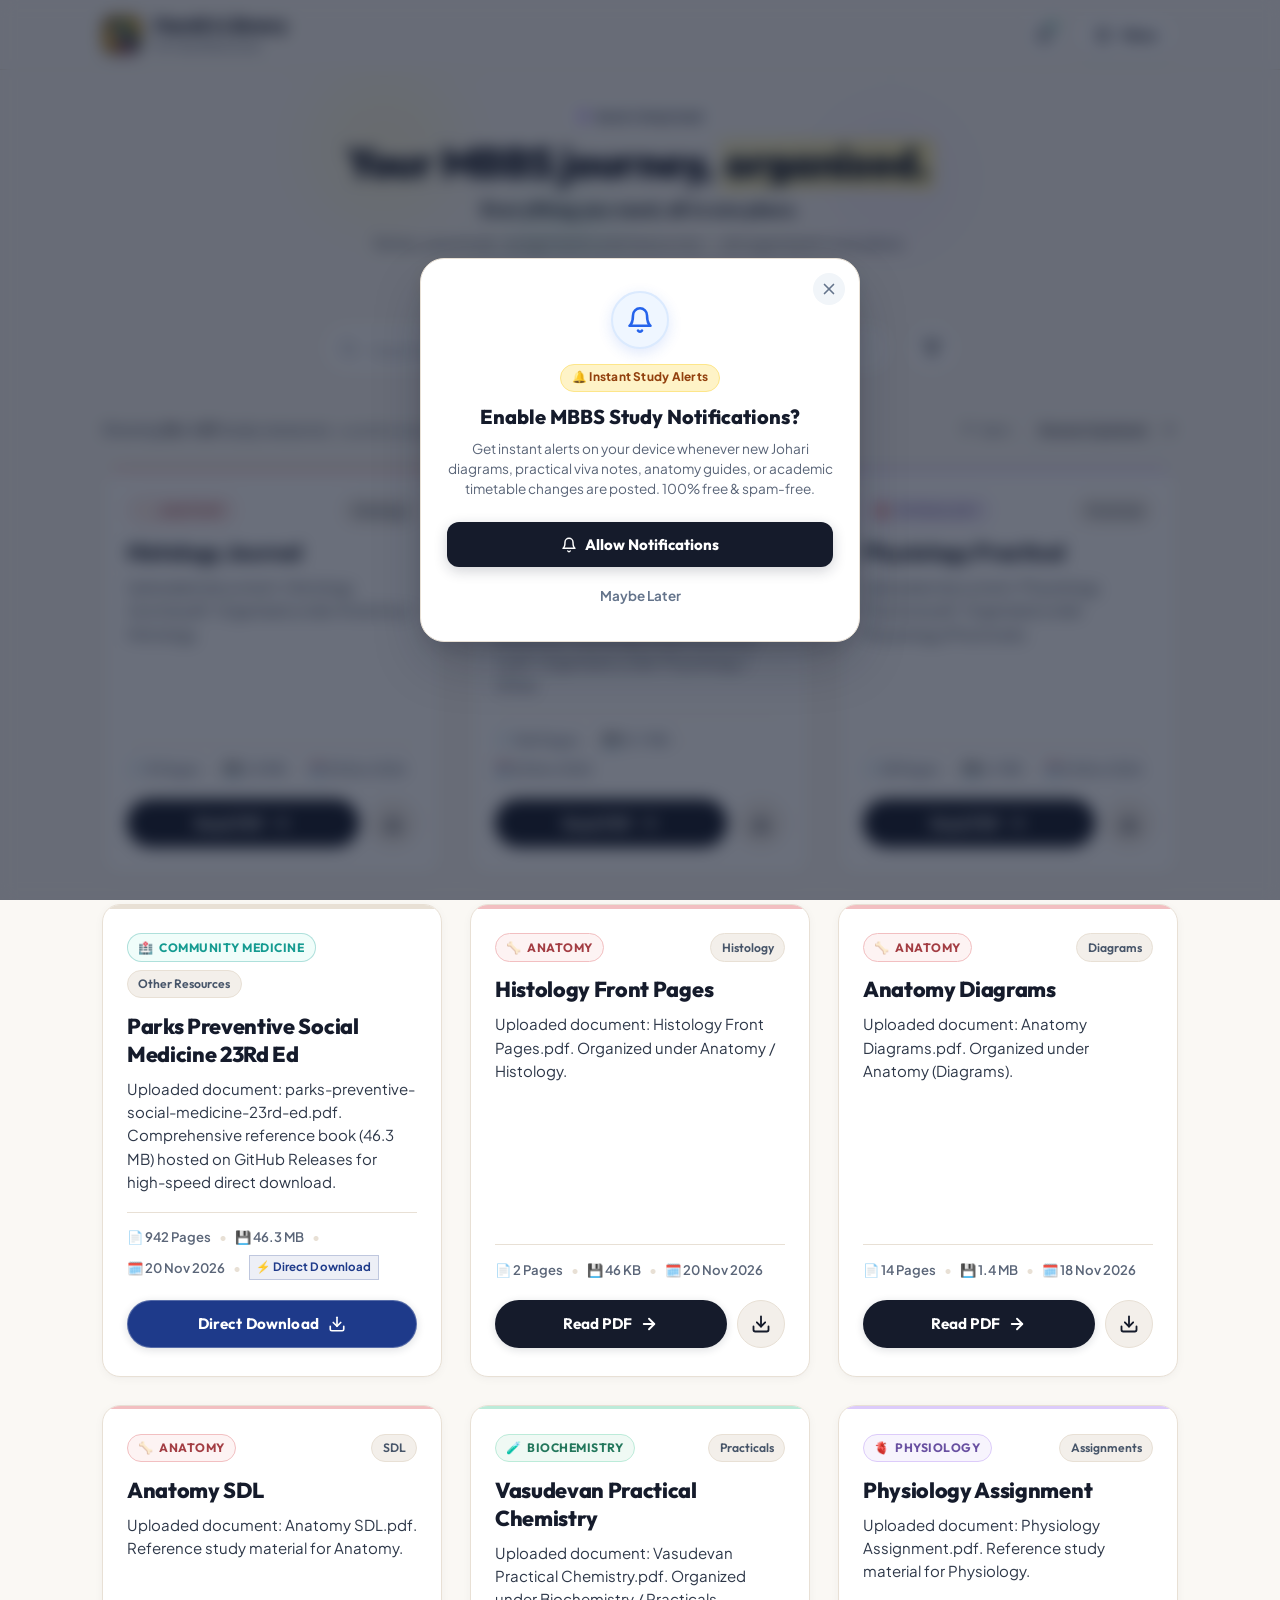
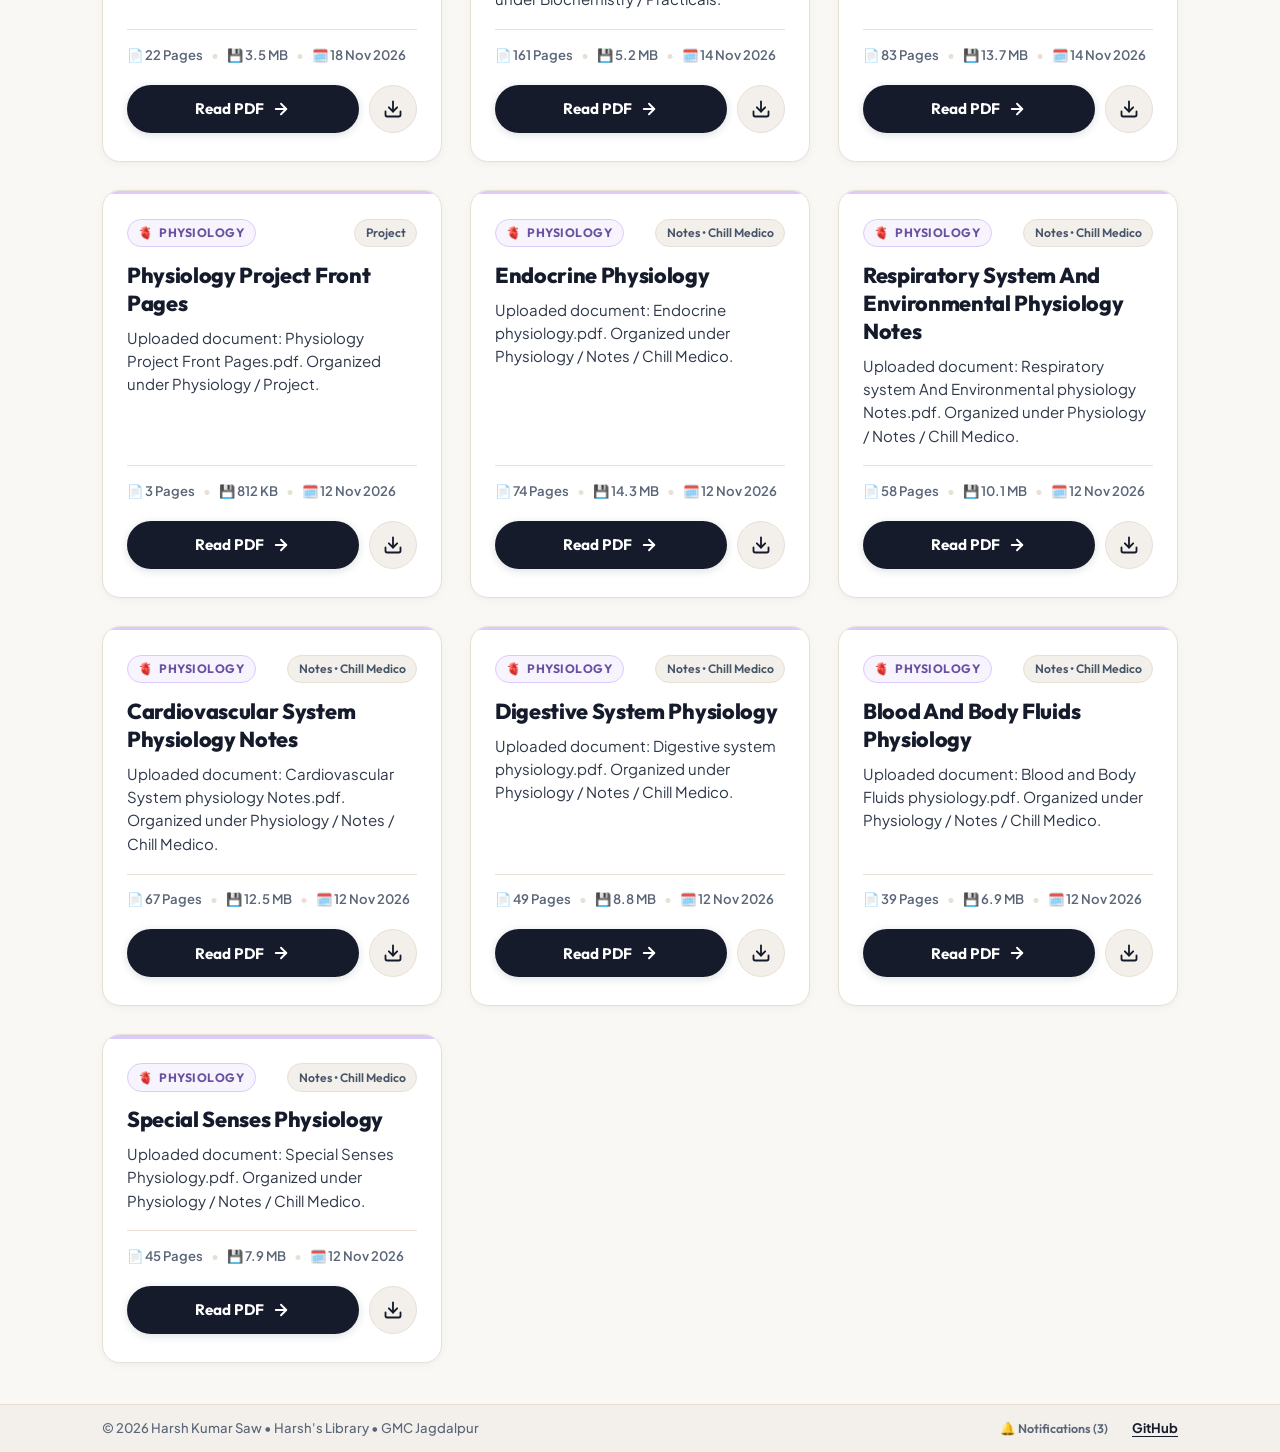
==== index.html @ 179dcaec "feat(sync): organized 1 file(s),auto-synced college timetable" ====
<!DOCTYPE html>
<html lang="en" prefix="og: https://ogp.me/ns#">
<head>
  <!-- Google Tag Manager -->
  <script async src="https://www.googletagmanager.com/gtm.js?id=GTM-PFL9BMBD"></script>
  <script>
    window.dataLayer = window.dataLayer || [];
    function gtag(){dataLayer.push(arguments);}
    gtag('js', new Date());
  </script>
  <!-- End Google Tag Manager -->

  <!-- Analytics Engine (PostHog & GA4) -->
  <script src="js/analytics.min.js?v=1795257600"></script>

  <meta charset="UTF-8">
  <meta name="viewport" content="width=device-width, initial-scale=1.0, maximum-scale=5.0">
  <title>Harsh's Library – 1st Year MBBS Study Resources | GMC Jagdalpur</title>
  <meta name="description" content="Free 1st Year MBBS study resources curated by Harsh Kumar Saw for Late Baliram Kashyap Memorial Govt. Medical College (GMC Jagdalpur). High-yield Anatomy, Physiology &amp; Biochemistry notes, practicals, and live timetable.">
  <meta name="keywords" content="Harsh Kumar Saw, Harsh's Library, GMC Jagdalpur MBBS, Late Baliram Kashyap Memorial Govt Medical College, BRKM GMC Jagdalpur, MBBS 1st year notes, Johari MBBS anatomy, histology workbooks, physiology practicals, medical biochemistry, MBBS timetable">
  <meta name="author" content="Harsh Kumar Saw">
  <meta name="robots" content="index, follow, max-snippet:-1, max-image-preview:large, max-video-preview:-1">
  <link rel="canonical" href="https://harshkumarsaw.github.io/mbbs-library/">
  <link rel="image_src" href="https://harshkumarsaw.github.io/mbbs-library/og-preview.jpg">

  <!-- Open Graph / Facebook / WhatsApp -->
  <meta property="og:site_name" content="Harsh's Library">
  <meta property="og:type" content="website">
  <meta property="og:locale" content="en_IN">
  <meta property="og:title" content="Harsh's Library – 1st Year MBBS Study Resources | GMC Jagdalpur">
  <meta property="og:description" content="Free 1st Year MBBS study resources curated by Harsh Kumar Saw for Late Baliram Kashyap Memorial Govt. Medical College (GMC Jagdalpur). Anatomy, Physiology, and Biochemistry materials.">
  <meta property="og:url" content="https://harshkumarsaw.github.io/mbbs-library/">
  <meta property="og:image" content="https://harshkumarsaw.github.io/mbbs-library/og-preview.jpg">
  <meta property="og:image:secure_url" content="https://harshkumarsaw.github.io/mbbs-library/og-preview.jpg">
  <meta property="og:image:type" content="image/jpeg">
  <meta property="og:image:width" content="1200">
  <meta property="og:image:height" content="630">
  <meta property="og:image:alt" content="Harsh's Library – MBBS Study Resources | GMC Jagdalpur">

  <!-- Twitter Card / Telegram -->
  <meta name="twitter:card" content="summary_large_image">
  <meta name="twitter:title" content="Harsh's Library – 1st Year MBBS Study Resources | GMC Jagdalpur">
  <meta name="twitter:description" content="Free 1st Year MBBS study resources curated by Harsh Kumar Saw for Late Baliram Kashyap Memorial Govt. Medical College (GMC Jagdalpur).">
  <meta name="twitter:image" content="https://harshkumarsaw.github.io/mbbs-library/og-preview.jpg">
  <meta name="twitter:image:alt" content="Harsh's Library – MBBS Study Resources | GMC Jagdalpur">

  <!-- Google Search Console Verification -->
  <meta name="google-site-verification" content="VdTj0-3fTNUOFjBLXUwDVGkxHk79wQ0kFXlN_OS7JLQ" />
  <meta name="theme-color" content="#FAF8F4">

  <!-- Structured Data: WebSite, MedicalWebPage, and BreadcrumbList -->
  <script type="application/ld+json">
  {
    "@context": "https://schema.org",
    "@graph": [
      {
        "@type": "WebSite",
        "@id": "https://harshkumarsaw.github.io/mbbs-library/#website",
        "url": "https://harshkumarsaw.github.io/mbbs-library/",
        "name": "Harsh's Library",
        "alternateName": [
          "Harsh's MBBS Library",
          "Harsh Kumar Saw MBBS Library",
          "GMC Jagdalpur MBBS Library",
          "Late Baliram Kashyap Memorial Govt Medical College Library"
        ],
        "description": "Free, mobile-first MBBS 1st Year study library for Late Baliram Kashyap Memorial Govt. Medical College (GMC Jagdalpur) curated by Harsh Kumar Saw.",
        "inLanguage": "en",
        "publisher": {
          "@type": "Person",
          "name": "Harsh Kumar Saw",
          "url": "https://harshkumarsaw.github.io/mbbs-library/",
          "jobTitle": "Medical Student",
          "affiliation": {
            "@type": "EducationalOrganization",
            "name": "Late Baliram Kashyap Memorial Govt. Medical College, Jagdalpur",
            "alternateName": ["Lt. BRKM Govt. Medical College, Jagdalpur", "GMC Jagdalpur", "BRKMGMC Jagdalpur"],
            "address": {
              "@type": "PostalAddress",
              "addressLocality": "Jagdalpur",
              "addressRegion": "Chhattisgarh",
              "addressCountry": "IN"
            }
          }
        },
        "potentialAction": {
          "@type": "SearchAction",
          "target": {
            "@type": "EntryPoint",
            "urlTemplate": "https://harshkumarsaw.github.io/mbbs-library/?q={search_term_string}"
          },
          "query-input": "required name=search_term_string"
        }
      },
      {
        "@type": "MedicalWebPage",
        "@id": "https://harshkumarsaw.github.io/mbbs-library/#webpage",
        "url": "https://harshkumarsaw.github.io/mbbs-library/",
        "name": "Harsh's Library – 1st Year MBBS Study Resources | GMC Jagdalpur",
        "description": "A curated collection of MBBS study materials, Johari notes, histology workbooks, physiology practicals, and biochemistry manuals for Late Baliram Kashyap Memorial Govt. Medical College (GMC Jagdalpur) by Harsh Kumar Saw.",
        "image": "https://harshkumarsaw.github.io/mbbs-library/og-preview.jpg",
        "author": {
          "@type": "Person",
          "name": "Harsh Kumar Saw"
        },
        "sourceOrganization": {
          "@type": "EducationalOrganization",
          "name": "Late Baliram Kashyap Memorial Govt. Medical College, Jagdalpur",
          "alternateName": ["Lt. BRKM Govt. Medical College, Jagdalpur", "GMC Jagdalpur", "BRKMGMC Jagdalpur"],
          "address": {
            "@type": "PostalAddress",
            "addressLocality": "Jagdalpur",
            "addressRegion": "Chhattisgarh",
            "addressCountry": "IN"
          }
        },
        "isPartOf": {
          "@id": "https://harshkumarsaw.github.io/mbbs-library/#website"
        },
        "about": [
          {
            "@type": "MedicalSpecialty",
            "name": "Human Anatomy"
          },
          {
            "@type": "MedicalSpecialty",
            "name": "Human Physiology"
          },
          {
            "@type": "MedicalSpecialty",
            "name": "Medical Biochemistry"
          }
        ],
        "audience": {
          "@type": "EducationalAudience",
          "educationalRole": "student",
          "audienceType": "MBBS Medical Students"
        }
      },
      {
        "@type": "BreadcrumbList",
        "@id": "https://harshkumarsaw.github.io/mbbs-library/#breadcrumb",
        "itemListElement": [
          {
            "@type": "ListItem",
            "position": 1,
            "name": "Harsh's Library Home",
            "item": "https://harshkumarsaw.github.io/mbbs-library/"
          }
        ]
      }
    ]
  }
  </script>

  <link rel="preload" href="assets/fonts/outfit.woff2" as="font" type="font/woff2" crossorigin>
  <link rel="preload" href="assets/fonts/plus-jakarta-sans.woff2" as="font" type="font/woff2" crossorigin>
  <link rel="stylesheet" href="css/style.min.css?v=1795617795">
  <!-- Favicon & App Icons -->
  <link rel="icon" type="image/x-icon" href="favicon.ico">
  <link rel="icon" type="image/png" sizes="32x32" href="favicon-32x32.png">
  <link rel="icon" type="image/png" sizes="16x16" href="favicon-16x16.png">
  <link rel="apple-touch-icon" sizes="180x180" href="apple-touch-icon.png">

  <!-- Web App Manifest & Mobile PWA Setup -->
  <link rel="manifest" href="manifest.json">
  <meta name="mobile-web-app-capable" content="yes">
  <meta name="apple-mobile-web-app-capable" content="yes">
  <meta name="apple-mobile-web-app-status-bar-style" content="default">
  <meta name="apple-mobile-web-app-title" content="Harsh's Library">
  <!-- Preload Navbar Brand Logo for instantaneous rendering -->
  <link rel="preload" as="image" href="navbar-logo.webp" type="image/webp" fetchpriority="high">

  <!-- OneSignal Web Push SDK -->
  <script src="https://cdn.onesignal.com/sdks/web/v16/OneSignalSDK.page.js" defer></script>
</head>
<body class="page-home">
  <!-- Google Tag Manager (noscript) -->
  <noscript><iframe src="https://www.googletagmanager.com/ns.html?id=GTM-PFL9BMBD"
  height="0" width="0" style="display:none;visibility:hidden"></iframe></noscript>
  <!-- End Google Tag Manager (noscript) -->

  <!-- Minimal Sticky Navbar -->
  <header class="navbar" role="banner">
    <div class="container nav-container">
      <a href="index.html" class="brand" aria-label="Harsh's Library Home">
        <div class="brand-emblem brand-emblem-logo" aria-hidden="true">
          <picture>
            <source srcset="navbar-logo.webp" type="image/webp">
            <img src="navbar-logo.png" alt="Harsh's Library Logo" class="brand-logo-img" width="46" height="46" fetchpriority="high" decoding="async">
          </picture>
        </div>
        <div class="brand-text">
          <span class="brand-title">Harsh's Library</span>
          <span>1st Year Resources</span>
        </div>
      </a>

      <nav role="navigation">
        <ul class="nav-links" id="nav-links">
          <li><a href="index.html" class="nav-link active">All Resources</a></li>
          <li><a href="timetable.html" class="nav-link">📅 Timetable</a></li>
          <li><a href="anatomy.html" class="nav-link">🦴 Anatomy</a></li>
          <li><a href="physiology.html" class="nav-link">🫀 Physiology</a></li>
          <li><a href="biochemistry.html" class="nav-link">🧪 Biochemistry</a></li>
          <li><button type="button" class="pwa-install-trigger pwa-nav-btn" aria-label="Install App">📲 Install App</button></li>
          <li><button type="button" class="request-nav-btn" id="nav-request-btn" aria-label="Request a PDF resource">
            <svg width="15" height="15" viewBox="0 0 24 24" fill="none" stroke="currentColor" stroke-width="2.2" stroke-linecap="round" stroke-linejoin="round" aria-hidden="true" style="margin-right: 4px; vertical-align: -1px;">
              <path d="M14 2H6a2 2 0 0 0-2 2v16a2 2 0 0 0 2 2h12a2 2 0 0 0 2-2V8z"></path>
              <polyline points="14 2 14 8 20 8"></polyline>
              <line x1="12" y1="18" x2="12" y2="12"></line>
              <line x1="9" y1="15" x2="15" y2="15"></line>
            </svg>
            <span>Request PDF</span>
          </button></li>
        </ul>
      </nav>

      <div style="display: inline-flex; align-items: center; gap: 8px; margin-left: auto;">
        <button type="button" class="push-notify-trigger push-top-bell-btn" id="push-top-bell-btn" aria-label="Notifications" title="Notifications" aria-expanded="false">
          <svg class="bell-svg-icon" width="20" height="20" viewBox="0 0 24 24" fill="none" stroke="currentColor" stroke-width="2.2" stroke-linecap="round" stroke-linejoin="round" aria-hidden="true">
            <path d="M18 8A6 6 0 0 0 6 8c0 7-3 9-3 9h18s-3-2-3-9"></path>
            <path d="M13.73 21a2 2 0 0 1-3.46 0"></path>
          </svg>
          <span class="bell-status-dot" aria-hidden="true"></span>
        </button>
        <button type="button" class="mobile-toggle" id="mobile-toggle" aria-label="Toggle navigation menu" aria-expanded="false">
          <svg width="20" height="20" viewBox="0 0 24 24" fill="none" stroke="currentColor" stroke-width="2.2" stroke-linecap="round" stroke-linejoin="round" aria-hidden="true">
            <line x1="4" y1="6" x2="20" y2="6"></line>
            <line x1="4" y1="12" x2="20" y2="12"></line>
            <line x1="4" y1="18" x2="20" y2="18"></line>
          </svg>
        </button>
      </div>
    </div>
  </header>

  <main>
    <!-- Compact Header: Focused Title & Instant Search -->
    <section class="top-section">
      <div class="container">
        <div class="home-intro">
          <!-- Subtle Pastel Ambient Glows -->
          <div class="intro-shape intro-shape-yellow" aria-hidden="true"></div>
          <div class="intro-shape intro-shape-lavender" aria-hidden="true"></div>
          <div class="intro-shape intro-shape-mint" aria-hidden="true"></div>

          <!-- Small Friendly Personal Capsule Badge -->
          <div class="intro-badge">
            <span class="intro-badge-icon" aria-hidden="true">
              <svg width="14" height="14" viewBox="0 0 24 24" fill="none" stroke="currentColor" stroke-width="2.5" stroke-linecap="round" stroke-linejoin="round">
                <polygon points="12 2 15.09 8.26 22 9.27 17 14.14 18.18 21.02 12 17.77 5.82 21.02 7 14.14 2 9.27 8.91 8.26 12 2"></polygon>
              </svg>
            </span>
            <span class="intro-badge-text">Harsh's Study Vault</span>
          </div>

          <!-- Primary Heading with Ali Abdaal Style Highlighter & Hand-Drawn Doodle -->
          <h1 class="home-title">
            Your MBBS journey, <span class="title-highlight">organised.<svg class="title-underline-doodle" viewBox="0 0 140 12" fill="none" xmlns="http://www.w3.org/2000/svg" aria-hidden="true" preserveAspectRatio="none"><path d="M3 9C35 3 105 2 137 7" stroke="#F9E88A" stroke-width="5" stroke-linecap="round"/></svg></span>
          </h1>

          <!-- Subtitle -->
          <p class="home-subtitle">Everything you need, all in one place.</p>

          <!-- Short Description -->
          <p class="home-desc">Notes, practicals, assignments and resources — all organised in one place.</p>

          <!-- Playful Pastel Educational Doodle Chips -->
          <div class="intro-chips" aria-label="Curated study materials">
            <span class="intro-chip chip-yellow">
              <svg width="12" height="12" viewBox="0 0 24 24" fill="none" stroke="currentColor" stroke-width="2.2" stroke-linecap="round" stroke-linejoin="round" aria-hidden="true"><path d="M12 20h9"/><path d="M16.5 3.5a2.121 2.121 0 0 1 3 3L7 19l-4 1 1-4L16.5 3.5z"/></svg>
              Notes
            </span>
            <span class="intro-chip chip-lavender">
              <svg width="12" height="12" viewBox="0 0 24 24" fill="none" stroke="currentColor" stroke-width="2.2" stroke-linecap="round" stroke-linejoin="round" aria-hidden="true"><path d="M10 2v7.31M14 2v7.31M8.5 2h7M14 9.3a6.5 6.5 0 1 1-4 0"/></svg>
              Practicals
            </span>
            <span class="intro-chip chip-coral">
              <svg width="12" height="12" viewBox="0 0 24 24" fill="none" stroke="currentColor" stroke-width="2.2" stroke-linecap="round" stroke-linejoin="round" aria-hidden="true"><path d="M16 4h2a2 2 0 0 1 2 2v14a2 2 0 0 1-2 2H6a2 2 0 0 1-2-2V6a2 2 0 0 1 2-2h2"/><rect x="8" y="2" width="8" height="4" rx="1" ry="1"/><path d="m9 14 2 2 4-4"/></svg>
              Assignments
            </span>
            <span class="intro-chip chip-mint">
              <svg width="12" height="12" viewBox="0 0 24 24" fill="none" stroke="currentColor" stroke-width="2.2" stroke-linecap="round" stroke-linejoin="round" aria-hidden="true"><path d="M4 19.5A2.5 2.5 0 0 1 6.5 17H20"/><path d="M6.5 2H20v20H6.5A2.5 2.5 0 0 1 4 19.5v-15A2.5 2.5 0 0 1 6.5 2z"/></svg>
              Resources
            </span>
          </div>
        </div>

        <!-- Search Bar & Compact Filter Button (Single Aligned Row) -->
        <div class="search-wrapper">
          <div class="search-filter-row">
            <form class="search-box" id="search-form" role="search" onsubmit="return false;">
              <span class="search-icon" aria-hidden="true">
                <svg width="20" height="20" viewBox="0 0 24 24" fill="none" stroke="currentColor" stroke-width="2.5">
                  <circle cx="11" cy="11" r="8"></circle>
                  <line x1="21" y1="21" x2="16.65" y2="16.65"></line>
                </svg>
              </span>
              <input 
                type="search" 
                id="search-input" 
                class="search-input" 
                placeholder="Search topic, nerve, cycle, code (e.g. Brachial, Histology, ECG)..." 
                aria-label="Search study resources"
                autocomplete="off"
              >
              <button type="button" id="search-clear" class="search-clear" aria-label="Clear search">
                <svg width="15" height="15" viewBox="0 0 24 24" fill="none" stroke="currentColor" stroke-width="2.5" stroke-linecap="round" stroke-linejoin="round" aria-hidden="true">
                  <line x1="18" y1="6" x2="6" y2="18"></line>
                  <line x1="6" y1="6" x2="18" y2="18"></line>
                </svg>
              </button>
            </form>

            <button type="button" class="filter-toggle-btn" id="filter-toggle-btn" aria-label="Open filter panel" title="Filter by Subject and Category">
              <svg class="filter-icon" width="20" height="20" viewBox="0 0 24 24" fill="none" stroke="currentColor" stroke-width="2.2" stroke-linecap="round" stroke-linejoin="round">
                <polygon points="22 3 2 3 10 12.46 10 19 14 21 14 12.46 22 3"></polygon>
              </svg>
              <span class="filter-badge" id="filter-badge" style="display: none;">0</span>
            </button>
          </div>

          <!-- Removable Active Filter Chips (Visible ONLY when filters are active) -->
          <div class="active-filter-chips" id="active-filter-chips" aria-label="Active filters"></div>
        </div>
      </div>
    </section>

    <!-- Main Study Resources Section (Direct Immediate Focus!) -->
    <section class="resources-section" id="catalog-section" aria-label="Study resources catalog">
      <div class="container">
        <h2 class="sr-only">1st Year MBBS Study Resources</h2>
        
        <!-- Results Counter & Info Bar -->
        <div class="results-info-bar">
          <div class="results-count" id="results-count">Showing all 21 MBBS study resources</div>
          <div class="results-sort-wrap">
            <label for="sort-select" class="sort-label">
              <svg width="15" height="15" viewBox="0 0 24 24" fill="none" stroke="currentColor" stroke-width="2.2" stroke-linecap="round" stroke-linejoin="round" aria-hidden="true">
                <line x1="3" y1="6" x2="21" y2="6"></line>
                <line x1="6" y1="12" x2="18" y2="12"></line>
                <line x1="9" y1="18" x2="15" y2="18"></line>
              </svg>
              <span>Sort:</span>
            </label>
            <select id="sort-select" class="sort-select" aria-label="Sort documents">
              <option value="updated-desc" selected>Newest Updated</option>
              <option value="updated-asc">Oldest Updated</option>
              <option value="title-asc">Title (A to Z)</option>
              <option value="title-desc">Title (Z to A)</option>
            </select>
          </div>
        </div>

        <!-- Resource Cards Grid (Static crawlable HTML for search engine indexing; dynamic client-side filtering via JS) -->
        <div class="resources-grid" id="resources-grid">
          <article class="resource-card subject-anatomy" data-id="user-anat-anatomy_notes_johari-4993" data-subject="anatomy">
            <div class="card-header">
              <span class="subject-badge anatomy">
                <span class="subject-badge-icon" aria-hidden="true">🦴</span>
                <span class="subject-badge-name">Anatomy</span>
              </span>
              <span class="category-badge badge-notes">Notes</span>
            </div>
            <h3 class="card-title">Anatomy Notes Johari</h3>
            <p class="card-desc">Uploaded document: Anatomy Notes Johari.pdf. Organized under Anatomy (Notes).</p>
            <div class="card-meta">
              <span class="meta-item">📄 325 Pages</span>
              <span class="meta-bullet">•</span>
              <span class="meta-item">💾 52.0 MB</span>
              <span class="meta-bullet">•</span>
              <span class="meta-item">🗓️ 08 Nov 2026</span>
            </div>
            <div class="card-actions">
              <button type="button" class="btn-read" data-action="view" data-id="user-anat-anatomy_notes_johari-4993" aria-label="Read Anatomy Notes Johari">
                <span>Read PDF</span>
                <svg width="18" height="18" viewBox="0 0 24 24" fill="none" stroke="currentColor" stroke-width="2.5" stroke-linecap="round" stroke-linejoin="round"><line x1="5" y1="12" x2="19" y2="12"></line><polyline points="12 5 19 12 12 19"></polyline></svg>
              </button>
              <a href="https://github.com/HarshKumarSaw/mbbs-library/releases/download/v1.0.0-assets/Anatomy_Notes_Johari.pdf" data-action="download" data-id="user-anat-anatomy_notes_johari-4993" download class="btn-download-action" aria-label="Download Anatomy Notes Johari" title="Download PDF">
                <svg width="20" height="20" viewBox="0 0 24 24" fill="none" stroke="currentColor" stroke-width="2.2" stroke-linecap="round" stroke-linejoin="round"><path d="M21 15v4a2 2 0 0 1-2 2H5a2 2 0 0 1-2-2v-4"></path><polyline points="7 10 12 15 17 10"></polyline><line x1="12" y1="15" x2="12" y2="3"></line></svg>
              </a>
            </div>
          </article>

          <article class="resource-card subject-anatomy" data-id="user-anat-anatomy_diagrams-6058" data-subject="anatomy">
            <div class="card-header">
              <span class="subject-badge anatomy">
                <span class="subject-badge-icon" aria-hidden="true">🦴</span>
                <span class="subject-badge-name">Anatomy</span>
              </span>
              <span class="category-badge badge-other">Diagrams</span>
            </div>
            <h3 class="card-title">Anatomy Diagrams</h3>
            <p class="card-desc">Uploaded document: Anatomy Diagrams.pdf. Organized under Anatomy (Diagrams).</p>
            <div class="card-meta">
              <span class="meta-item">📄 13 Pages</span>
              <span class="meta-bullet">•</span>
              <span class="meta-item">💾 923 KB</span>
              <span class="meta-bullet">•</span>
              <span class="meta-item">🗓️ 07 Nov 2026</span>
            </div>
            <div class="card-actions">
              <button type="button" class="btn-read" data-action="view" data-id="user-anat-anatomy_diagrams-6058" aria-label="Read Anatomy Diagrams">
                <span>Read PDF</span>
                <svg width="18" height="18" viewBox="0 0 24 24" fill="none" stroke="currentColor" stroke-width="2.5" stroke-linecap="round" stroke-linejoin="round"><line x1="5" y1="12" x2="19" y2="12"></line><polyline points="12 5 19 12 12 19"></polyline></svg>
              </button>
              <a href="https://github.com/HarshKumarSaw/mbbs-library/releases/download/v1.0.0-assets/Anatomy_Diagrams.pdf" data-action="download" data-id="user-anat-anatomy_diagrams-6058" download class="btn-download-action" aria-label="Download Anatomy Diagrams" title="Download PDF">
                <svg width="20" height="20" viewBox="0 0 24 24" fill="none" stroke="currentColor" stroke-width="2.2" stroke-linecap="round" stroke-linejoin="round"><path d="M21 15v4a2 2 0 0 1-2 2H5a2 2 0 0 1-2-2v-4"></path><polyline points="7 10 12 15 17 10"></polyline><line x1="12" y1="15" x2="12" y2="3"></line></svg>
              </a>
            </div>
          </article>

          <article class="resource-card subject-physiology" data-id="user-phys-physiology_homework-3183" data-subject="physiology">
            <div class="card-header">
              <span class="subject-badge physiology">
                <span class="subject-badge-icon" aria-hidden="true">🫀</span>
                <span class="subject-badge-name">Physiology</span>
              </span>
              <span class="category-badge badge-other">Homework</span>
            </div>
            <h3 class="card-title">Physiology Homework</h3>
            <p class="card-desc">Uploaded document: Physiology Homework.pdf. Organized under Physiology (Homework).</p>
            <div class="card-meta">
              <span class="meta-item">📄 10 Pages</span>
              <span class="meta-bullet">•</span>
              <span class="meta-item">💾 1.5 MB</span>
              <span class="meta-bullet">•</span>
              <span class="meta-item">🗓️ 07 Nov 2026</span>
            </div>
            <div class="card-actions">
              <button type="button" class="btn-read" data-action="view" data-id="user-phys-physiology_homework-3183" aria-label="Read Physiology Homework">
                <span>Read PDF</span>
                <svg width="18" height="18" viewBox="0 0 24 24" fill="none" stroke="currentColor" stroke-width="2.5" stroke-linecap="round" stroke-linejoin="round"><line x1="5" y1="12" x2="19" y2="12"></line><polyline points="12 5 19 12 12 19"></polyline></svg>
              </button>
              <a href="https://github.com/HarshKumarSaw/mbbs-library/releases/download/v1.0.0-assets/Physiology_Homework.pdf" data-action="download" data-id="user-phys-physiology_homework-3183" download class="btn-download-action" aria-label="Download Physiology Homework" title="Download PDF">
                <svg width="20" height="20" viewBox="0 0 24 24" fill="none" stroke="currentColor" stroke-width="2.2" stroke-linecap="round" stroke-linejoin="round"><path d="M21 15v4a2 2 0 0 1-2 2H5a2 2 0 0 1-2-2v-4"></path><polyline points="7 10 12 15 17 10"></polyline><line x1="12" y1="15" x2="12" y2="3"></line></svg>
              </a>
            </div>
          </article>

          <article class="resource-card subject-biochemistry" data-id="user-bioc-biochemistry_practical-2198" data-subject="biochemistry">
            <div class="card-header">
              <span class="subject-badge biochemistry">
                <span class="subject-badge-icon" aria-hidden="true">🧪</span>
                <span class="subject-badge-name">Biochemistry</span>
              </span>
              <span class="category-badge badge-practicals">Practicals</span>
            </div>
            <h3 class="card-title">Biochemistry Practical</h3>
            <p class="card-desc">Uploaded document: Biochemistry Practical.pdf. Organized under Biochemistry (Practicals).</p>
            <div class="card-meta">
              <span class="meta-item">📄 26 Pages</span>
              <span class="meta-bullet">•</span>
              <span class="meta-item">💾 3.4 MB</span>
              <span class="meta-bullet">•</span>
              <span class="meta-item">🗓️ 07 Nov 2026</span>
            </div>
            <div class="card-actions">
              <button type="button" class="btn-read" data-action="view" data-id="user-bioc-biochemistry_practical-2198" aria-label="Read Biochemistry Practical">
                <span>Read PDF</span>
                <svg width="18" height="18" viewBox="0 0 24 24" fill="none" stroke="currentColor" stroke-width="2.5" stroke-linecap="round" stroke-linejoin="round"><line x1="5" y1="12" x2="19" y2="12"></line><polyline points="12 5 19 12 12 19"></polyline></svg>
              </button>
              <a href="https://github.com/HarshKumarSaw/mbbs-library/releases/download/v1.0.0-assets/Biochemistry_Practical.pdf" data-action="download" data-id="user-bioc-biochemistry_practical-2198" download class="btn-download-action" aria-label="Download Biochemistry Practical" title="Download PDF">
                <svg width="20" height="20" viewBox="0 0 24 24" fill="none" stroke="currentColor" stroke-width="2.2" stroke-linecap="round" stroke-linejoin="round"><path d="M21 15v4a2 2 0 0 1-2 2H5a2 2 0 0 1-2-2v-4"></path><polyline points="7 10 12 15 17 10"></polyline><line x1="12" y1="15" x2="12" y2="3"></line></svg>
              </a>
            </div>
          </article>

          <article class="resource-card subject-physiology" data-id="user-phys-physiology_project-1680" data-subject="physiology">
            <div class="card-header">
              <span class="subject-badge physiology">
                <span class="subject-badge-icon" aria-hidden="true">🫀</span>
                <span class="subject-badge-name">Physiology</span>
              </span>
              <span class="category-badge badge-other">Project</span>
            </div>
            <h3 class="card-title">Physiology Project</h3>
            <p class="card-desc">Uploaded document: Physiology Project.pdf. Organized under Physiology (Project).</p>
            <div class="card-meta">
              <span class="meta-item">📄 12 Pages</span>
              <span class="meta-bullet">•</span>
              <span class="meta-item">💾 1.9 MB</span>
              <span class="meta-bullet">•</span>
              <span class="meta-item">🗓️ 07 Nov 2026</span>
            </div>
            <div class="card-actions">
              <button type="button" class="btn-read" data-action="view" data-id="user-phys-physiology_project-1680" aria-label="Read Physiology Project">
                <span>Read PDF</span>
                <svg width="18" height="18" viewBox="0 0 24 24" fill="none" stroke="currentColor" stroke-width="2.5" stroke-linecap="round" stroke-linejoin="round"><line x1="5" y1="12" x2="19" y2="12"></line><polyline points="12 5 19 12 12 19"></polyline></svg>
              </button>
              <a href="https://github.com/HarshKumarSaw/mbbs-library/releases/download/v1.0.0-assets/Physiology_Project.pdf" data-action="download" data-id="user-phys-physiology_project-1680" download class="btn-download-action" aria-label="Download Physiology Project" title="Download PDF">
                <svg width="20" height="20" viewBox="0 0 24 24" fill="none" stroke="currentColor" stroke-width="2.2" stroke-linecap="round" stroke-linejoin="round"><path d="M21 15v4a2 2 0 0 1-2 2H5a2 2 0 0 1-2-2v-4"></path><polyline points="7 10 12 15 17 10"></polyline><line x1="12" y1="15" x2="12" y2="3"></line></svg>
              </a>
            </div>
          </article>

          <article class="resource-card subject-physiology" data-id="user-phys-physiology_practical-1680" data-subject="physiology">
            <div class="card-header">
              <span class="subject-badge physiology">
                <span class="subject-badge-icon" aria-hidden="true">🫀</span>
                <span class="subject-badge-name">Physiology</span>
              </span>
              <span class="category-badge badge-practicals">Practicals</span>
            </div>
            <h3 class="card-title">Physiology Practical</h3>
            <p class="card-desc">Uploaded document: Physiology Practical.pdf. Organized under Physiology (Practicals).</p>
            <div class="card-meta">
              <span class="meta-item">📄 53 Pages</span>
              <span class="meta-bullet">•</span>
              <span class="meta-item">💾 5.1 MB</span>
              <span class="meta-bullet">•</span>
              <span class="meta-item">🗓️ 07 Nov 2026</span>
            </div>
            <div class="card-actions">
              <button type="button" class="btn-read" data-action="view" data-id="user-phys-physiology_practical-1680" aria-label="Read Physiology Practical">
                <span>Read PDF</span>
                <svg width="18" height="18" viewBox="0 0 24 24" fill="none" stroke="currentColor" stroke-width="2.5" stroke-linecap="round" stroke-linejoin="round"><line x1="5" y1="12" x2="19" y2="12"></line><polyline points="12 5 19 12 12 19"></polyline></svg>
              </button>
              <a href="https://github.com/HarshKumarSaw/mbbs-library/releases/download/v1.0.0-assets/Physiology_Practical.pdf" data-action="download" data-id="user-phys-physiology_practical-1680" download class="btn-download-action" aria-label="Download Physiology Practical" title="Download PDF">
                <svg width="20" height="20" viewBox="0 0 24 24" fill="none" stroke="currentColor" stroke-width="2.2" stroke-linecap="round" stroke-linejoin="round"><path d="M21 15v4a2 2 0 0 1-2 2H5a2 2 0 0 1-2-2v-4"></path><polyline points="7 10 12 15 17 10"></polyline><line x1="12" y1="15" x2="12" y2="3"></line></svg>
              </a>
            </div>
          </article>

          <article class="resource-card subject-anatomy" data-id="user-anat-histology-1516" data-subject="anatomy">
            <div class="card-header">
              <span class="subject-badge anatomy">
                <span class="subject-badge-icon" aria-hidden="true">🦴</span>
                <span class="subject-badge-name">Anatomy</span>
              </span>
              <span class="category-badge badge-other">Histology</span>
            </div>
            <h3 class="card-title">Histology</h3>
            <p class="card-desc">Uploaded document: Histology.pdf. Organized under Anatomy (Histology).</p>
            <div class="card-meta">
              <span class="meta-item">📄 7 Pages</span>
              <span class="meta-bullet">•</span>
              <span class="meta-item">💾 1023 KB</span>
              <span class="meta-bullet">•</span>
              <span class="meta-item">🗓️ 07 Nov 2026</span>
            </div>
            <div class="card-actions">
              <button type="button" class="btn-read" data-action="view" data-id="user-anat-histology-1516" aria-label="Read Histology">
                <span>Read PDF</span>
                <svg width="18" height="18" viewBox="0 0 24 24" fill="none" stroke="currentColor" stroke-width="2.5" stroke-linecap="round" stroke-linejoin="round"><line x1="5" y1="12" x2="19" y2="12"></line><polyline points="12 5 19 12 12 19"></polyline></svg>
              </button>
              <a href="https://github.com/HarshKumarSaw/mbbs-library/releases/download/v1.0.0-assets/Histology.pdf" data-action="download" data-id="user-anat-histology-1516" download class="btn-download-action" aria-label="Download Histology" title="Download PDF">
                <svg width="20" height="20" viewBox="0 0 24 24" fill="none" stroke="currentColor" stroke-width="2.2" stroke-linecap="round" stroke-linejoin="round"><path d="M21 15v4a2 2 0 0 1-2 2H5a2 2 0 0 1-2-2v-4"></path><polyline points="7 10 12 15 17 10"></polyline><line x1="12" y1="15" x2="12" y2="3"></line></svg>
              </a>
            </div>
          </article>

          <article class="resource-card subject-anatomy" data-id="user-anat-anatomy_sdl-0990" data-subject="anatomy">
            <div class="card-header">
              <span class="subject-badge anatomy">
                <span class="subject-badge-icon" aria-hidden="true">🦴</span>
                <span class="subject-badge-name">Anatomy</span>
              </span>
              <span class="category-badge badge-sdls">SDL</span>
            </div>
            <h3 class="card-title">Anatomy SDL</h3>
            <p class="card-desc">Uploaded document: Anatomy SDL.pdf. Reference study material for Anatomy.</p>
            <div class="card-meta">
              <span class="meta-item">📄 20 Pages</span>
              <span class="meta-bullet">•</span>
              <span class="meta-item">💾 3.2 MB</span>
              <span class="meta-bullet">•</span>
              <span class="meta-item">🗓️ 07 Nov 2026</span>
            </div>
            <div class="card-actions">
              <button type="button" class="btn-read" data-action="view" data-id="user-anat-anatomy_sdl-0990" aria-label="Read Anatomy SDL">
                <span>Read PDF</span>
                <svg width="18" height="18" viewBox="0 0 24 24" fill="none" stroke="currentColor" stroke-width="2.5" stroke-linecap="round" stroke-linejoin="round"><line x1="5" y1="12" x2="19" y2="12"></line><polyline points="12 5 19 12 12 19"></polyline></svg>
              </button>
              <a href="https://github.com/HarshKumarSaw/mbbs-library/releases/download/v1.0.0-assets/Anatomy_SDL.pdf" data-action="download" data-id="user-anat-anatomy_sdl-0990" download class="btn-download-action" aria-label="Download Anatomy SDL" title="Download PDF">
                <svg width="20" height="20" viewBox="0 0 24 24" fill="none" stroke="currentColor" stroke-width="2.2" stroke-linecap="round" stroke-linejoin="round"><path d="M21 15v4a2 2 0 0 1-2 2H5a2 2 0 0 1-2-2v-4"></path><polyline points="7 10 12 15 17 10"></polyline><line x1="12" y1="15" x2="12" y2="3"></line></svg>
              </a>
            </div>
          </article>

          <article class="resource-card subject-physiology" data-id="user-phys-physiology_assignment-0203" data-subject="physiology">
            <div class="card-header">
              <span class="subject-badge physiology">
                <span class="subject-badge-icon" aria-hidden="true">🫀</span>
                <span class="subject-badge-name">Physiology</span>
              </span>
              <span class="category-badge badge-assignments">Assignments</span>
            </div>
            <h3 class="card-title">Physiology Assignment</h3>
            <p class="card-desc">Uploaded document: Physiology Assignment.pdf. Reference study material for Physiology.</p>
            <div class="card-meta">
              <span class="meta-item">📄 41 Pages</span>
              <span class="meta-bullet">•</span>
              <span class="meta-item">💾 4.8 MB</span>
              <span class="meta-bullet">•</span>
              <span class="meta-item">🗓️ 06 Nov 2026</span>
            </div>
            <div class="card-actions">
              <button type="button" class="btn-read" data-action="view" data-id="user-phys-physiology_assignment-0203" aria-label="Read Physiology Assignment">
                <span>Read PDF</span>
                <svg width="18" height="18" viewBox="0 0 24 24" fill="none" stroke="currentColor" stroke-width="2.5" stroke-linecap="round" stroke-linejoin="round"><line x1="5" y1="12" x2="19" y2="12"></line><polyline points="12 5 19 12 12 19"></polyline></svg>
              </button>
              <a href="https://github.com/HarshKumarSaw/mbbs-library/releases/download/v1.0.0-assets/Physiology_Assignment.pdf" data-action="download" data-id="user-phys-physiology_assignment-0203" download class="btn-download-action" aria-label="Download Physiology Assignment" title="Download PDF">
                <svg width="20" height="20" viewBox="0 0 24 24" fill="none" stroke="currentColor" stroke-width="2.2" stroke-linecap="round" stroke-linejoin="round"><path d="M21 15v4a2 2 0 0 1-2 2H5a2 2 0 0 1-2-2v-4"></path><polyline points="7 10 12 15 17 10"></polyline><line x1="12" y1="15" x2="12" y2="3"></line></svg>
              </a>
            </div>
          </article>
        </div>

        <!-- Infinite Scroll / Lazy Load Sentinel & Controls -->
        <div class="grid-lazy-container" id="grid-lazy-container">
          <div class="grid-sentinel" id="grid-sentinel" aria-hidden="true"></div>
          <div class="grid-lazy-loader" id="grid-lazy-loader" style="display: none;">
            <div class="grid-lazy-spinner"></div>
            <span class="grid-lazy-text">Loading more documents...</span>
          </div>
          <button type="button" class="grid-load-more-btn" id="grid-load-more-btn" style="display: none;">
            <span>Load More Documents</span>
            <svg width="18" height="18" viewBox="0 0 24 24" fill="none" stroke="currentColor" stroke-width="2.5" stroke-linecap="round" stroke-linejoin="round"><line x1="12" y1="5" x2="12" y2="19"></line><polyline points="19 12 12 19 5 12"></polyline></svg>
          </button>
        </div>

        <!-- Accessible Noscript Index for Search Engines & Non-JS Browsers -->
        <noscript>
          <div class="noscript-catalog">
            <h2 class="noscript-title">1st Year MBBS Study Documents Index</h2>
            <p>Direct download and study links for search engine crawlers and users without JavaScript enabled:</p>
            <ul>
              <li><a href="https://cdn.steadylink.io/a/304e6533-3360-4906-b086-edee6f0c2094"><strong>Anatomy Notes Johari (PDF)</strong></a> — 52.0 MB • Comprehensive Gross Anatomy and Neuroanatomy notes.</li>
              <li><a href="https://cdn.steadylink.io/a/92fb8c97-2fae-4b6d-aad9-797e7f0acf45"><strong>Anatomy Diagrams (PDF)</strong></a> — 923 KB • Exam revision anatomical diagrams and dissection sketches.</li>
              <li><a href="https://cdn.steadylink.io/a/622c0d91-dcb4-4d3b-9f40-6f3c2000eb79"><strong>Histology Slide Identification (PDF)</strong></a> — 1023 KB • Microscopic histology slides and H&amp;E stained sections.</li>
              <li><a href="https://cdn.steadylink.io/a/c01d6f67-476f-479d-8dd2-8d4f89dbda44"><strong>Anatomy Self-Directed Learning (PDF)</strong></a> — 3.2 MB • CBME curriculum self-directed learning module.</li>
              <li><a href="https://cdn.steadylink.io/a/ba1cfd7a-6008-49c5-aa78-081c440130b7"><strong>Physiology Homework (PDF)</strong></a> — 1.5 MB • Clinical case problems and organ systems homework.</li>
              <li><a href="https://cdn.steadylink.io/a/3aa9201d-5f23-40b6-9389-01c13efa1899"><strong>Physiology Practicals Workbook (PDF)</strong></a> — 5.1 MB • Hematology, ECG, and spirometry lab records.</li>
              <li><a href="https://cdn.steadylink.io/a/bb2f5834-ee25-4518-a0f8-e5cd111e87ca"><strong>Physiology Project Manual (PDF)</strong></a> — 1.9 MB • Clinical regulation and physiological mechanism project.</li>
              <li><a href="https://cdn.steadylink.io/a/9ae47c72-150c-4fe3-b959-10b36adcea1b"><strong>Physiology Assignment (PDF)</strong></a> — 4.8 MB • Core theory questions and systemic review.</li>
              <li><a href="https://cdn.steadylink.io/a/d894b7c2-f8ad-4f63-baab-6548aaabd822"><strong>Biochemistry Practical Record (PDF)</strong></a> — 3.4 MB • Clinical urine analysis, enzymes, and lab procedures.</li>
            </ul>
          </div>
        </noscript>

      </div>
    </section>
  </main>

  <!-- Request PDF Modal (Bottom-Sheet on Mobile • Centered Modal on Desktop) -->
  <div class="request-modal-overlay" id="request-pdf-modal" role="dialog" aria-modal="true" aria-hidden="true">
    <div class="request-modal-backdrop" id="request-modal-backdrop"></div>
    <div class="request-modal-container">
      <div class="request-sheet-handle" aria-hidden="true"></div>

      <div class="request-modal-header">
        <div class="request-modal-title-wrap">
          <div class="request-modal-icon-badge" aria-hidden="true">
            <svg width="20" height="20" viewBox="0 0 24 24" fill="none" stroke="currentColor" stroke-width="2.2" stroke-linecap="round" stroke-linejoin="round">
              <path d="M14 2H6a2 2 0 0 0-2 2v16a2 2 0 0 0 2 2h12a2 2 0 0 0 2-2V8z"></path>
              <polyline points="14 2 14 8 20 8"></polyline>
              <line x1="12" y1="18" x2="12" y2="12"></line>
              <line x1="9" y1="15" x2="15" y2="15"></line>
            </svg>
          </div>
          <div>
            <h2 class="request-modal-title">Request a Study Resource</h2>
            <p class="request-modal-subtitle">Can't find a note, book, or question bank? Harsh will find and upload it.</p>
          </div>
        </div>
        <button type="button" class="request-modal-close" id="request-modal-close" aria-label="Close request panel">
          <svg width="20" height="20" viewBox="0 0 24 24" fill="none" stroke="currentColor" stroke-width="2" stroke-linecap="round" stroke-linejoin="round" aria-hidden="true">
            <line x1="18" y1="6" x2="6" y2="18"></line>
            <line x1="6" y1="6" x2="18" y2="18"></line>
          </svg>
        </button>
      </div>

      <div id="request-modal-body-wrap">
        <iframe name="request_hidden_iframe" id="request_hidden_iframe" style="display:none;width:0;height:0;border:0;" aria-hidden="true"></iframe>
        <form id="request-pdf-form" action="https://formsubmit.co/harshsaw01@gmail.com" method="POST" target="request_hidden_iframe" class="request-modal-form" novalidate>
          <input type="hidden" name="_captcha" value="false">
          <input type="hidden" name="_template" value="table">
          <input type="hidden" name="_subject" id="request-hidden-subject" value="MBBS Library Resource Request">
          <div class="request-modal-body">
            <!-- Resource Title / Topic (Required) -->
            <div class="request-form-group">
              <label for="request-topic" class="request-form-label">
                Topic or Document Title <span class="required-star" aria-hidden="true">*</span>
              </label>
              <input 
                type="text" 
                id="request-topic" 
                name="topic" 
                class="request-form-input" 
                placeholder="e.g. Brachial Plexus Notes, Guyton Resp, or Histology Spotters" 
                required
                autocomplete="off"
              >
              <span class="request-field-error" id="request-topic-error">Please enter the topic or document title.</span>
            </div>

            <!-- Two-column row: Subject & Resource Type -->
            <div class="request-form-row">
              <div class="request-form-group">
                <label for="request-subject" class="request-form-label">Subject</label>
                <select id="request-subject" name="subject" class="request-form-select">
                  <option value="anatomy">Anatomy</option>
                  <option value="physiology">Physiology</option>
                  <option value="biochemistry">Biochemistry</option>
                  <option value="community_medicine">Community Medicine</option>
                  <option value="other">Other / General</option>
                </select>
              </div>

              <div class="request-form-group">
                <label for="request-category" class="request-form-label">Resource Type</label>
                <select id="request-category" name="category" class="request-form-select">
                  <option value="notes">Notes / Lecture Slides</option>
                  <option value="book">Textbook / Reference Book</option>
                  <option value="practicals">Practical / Dissection Manual</option>
                  <option value="assignments">Assignment / Case Vignette</option>
                  <option value="sdl">SDL Module</option>
                  <option value="questions">Question Bank / PYQ</option>
                  <option value="other">Other Resource</option>
                </select>
              </div>
            </div>

            <!-- Student Name & Contact (Optional) -->
            <div class="request-form-row">
              <div class="request-form-group">
                <label for="request-name" class="request-form-label">
                  Your Name <span class="optional-tag">(Optional)</span>
                </label>
                <input 
                  type="text" 
                  id="request-name" 
                  name="name" 
                  class="request-form-input" 
                  placeholder="e.g. Subhranshu"
                  autocomplete="name"
                >
              </div>

              <div class="request-form-group">
                <label for="request-contact" class="request-form-label">
                  Contact <span class="optional-tag">(Optional)</span>
                </label>
                <input 
                  type="text" 
                  id="request-contact" 
                  name="contact" 
                  class="request-form-input" 
                  placeholder="WhatsApp or Email (to notify you)"
                >
              </div>
            </div>

            <!-- Additional Details / Instructions -->
            <div class="request-form-group">
              <label for="request-notes" class="request-form-label">
                Additional Details <span class="optional-tag">(Optional)</span>
              </label>
              <textarea 
                id="request-notes" 
                name="notes" 
                class="request-form-textarea" 
                rows="2" 
                placeholder="e.g. Specific author, edition, or upcoming exam date..."
              ></textarea>
            </div>

            <!-- Error Banner -->
            <div class="request-status-banner error" id="request-status-banner" style="display: none;" role="alert"></div>
          </div>

          <div class="request-modal-footer">
            <button type="button" class="btn-request-cancel" id="request-cancel-btn">Cancel</button>
            <button type="submit" class="btn-request-submit" id="request-submit-btn">
              <span class="btn-submit-text">Send Request</span>
              <span class="btn-submit-spinner" id="request-spinner" style="display: none;" aria-hidden="true"></span>
            </button>
          </div>
        </form>

        <!-- Success Confirmation View -->
        <div class="request-success-view" id="request-success-view" style="display: none;">
          <div class="request-success-icon-wrap" aria-hidden="true">
            <svg width="44" height="44" viewBox="0 0 24 24" fill="none" stroke="#10B981" stroke-width="2.5" stroke-linecap="round" stroke-linejoin="round">
              <path d="M22 11.08V12a10 10 0 1 1-5.93-9.14"></path>
              <polyline points="22 4 12 14.01 9 11.01"></polyline>
            </svg>
          </div>
          <h3 class="request-success-title">Request Received!</h3>
          <p class="request-success-desc" id="request-success-msg">
            Your request has been emailed directly to Harsh. We'll search for this resource and notify subscribers once it's uploaded.
          </p>
          <div style="display:flex;gap:10px;flex-wrap:wrap;justify-content:center;margin-top:0.25rem;">
            <button type="button" class="btn-request-done" id="request-done-btn">Back to Library</button>
            <a id="request-direct-mail-btn" href="#" target="_blank" rel="noopener noreferrer" class="btn-request-cancel" style="border:1px solid #CBD5E1;text-decoration:none;display:none;align-items:center;gap:6px;">
              <svg width="14" height="14" viewBox="0 0 24 24" fill="none" stroke="currentColor" stroke-width="2" stroke-linecap="round" stroke-linejoin="round"><path d="M4 4h16c1.1 0 2 .9 2 2v12c0 1.1-.9 2-2 2H4c-1.1 0-2-.9-2-2V6c0-1.1.9-2 2-2z"></path><polyline points="22,6 12,13 2,6"></polyline></svg>
              <span>Email App Fallback</span>
            </a>
          </div>
        </div>
      </div>
    </div>
  </div>

  <!-- Filter Modal Panel (Bottom-Sheet on Mobile • Centered Modal on Desktop) -->
  <div class="filter-modal-overlay" id="filter-modal" role="dialog" aria-modal="true" aria-hidden="true">
    <div class="filter-modal-backdrop" id="filter-modal-backdrop"></div>
    <div class="filter-modal-container">
      <div class="filter-sheet-handle" aria-hidden="true"></div>

      <div class="filter-modal-header">
        <div class="filter-modal-title-wrap">
          <svg width="20" height="20" viewBox="0 0 24 24" fill="none" stroke="currentColor" stroke-width="2.2" stroke-linecap="round" stroke-linejoin="round">
            <polygon points="22 3 2 3 10 12.46 10 19 14 21 14 12.46 22 3"></polygon>
          </svg>
          <h2 class="filter-modal-title">Filter Resources</h2>
        </div>
        <button type="button" class="filter-modal-close" id="filter-modal-close" aria-label="Close filter panel">✕</button>
      </div>

      <div class="filter-modal-body">
        <!-- Subjects Section -->
        <div class="filter-group">
          <div class="filter-group-header">
            <span class="filter-group-label">Subjects</span>
            <span class="filter-group-hint">Select a medical subject</span>
          </div>
          <div class="filter-pill-grid" id="modal-subject-filters" role="tablist">
            <!-- Populated dynamically via JS -->
          </div>
        </div>

        <!-- Sub-Subjects Section (Dynamically visible when Anatomy is selected) -->
        <div class="filter-group" id="modal-subsubject-group" style="display: none;">
          <div class="filter-group-header">
            <span class="filter-group-label">Sub-Subjects / Modules</span>
            <span class="filter-group-hint">Filter by branch (e.g. Histology, Neuroanatomy)</span>
          </div>
          <div class="filter-pill-grid" id="modal-subsubject-filters" role="tablist">
            <!-- Populated dynamically via JS when Anatomy is selected -->
          </div>
        </div>

        <!-- Content Format Section (Linked to Offline Folders) -->
        <div class="filter-group">
          <div class="filter-group-header">
            <span class="filter-group-label">Content Format</span>
            <span class="filter-group-hint">Filter by format folder</span>
          </div>
          <div class="filter-pill-grid" id="modal-category-filters" role="tablist">
            <!-- Populated dynamically via JS -->
          </div>
        </div>

        <!-- Sort Order Section -->
        <div class="filter-group">
          <div class="filter-group-header">
            <span class="filter-group-label">Sort Order</span>
            <span class="filter-group-hint">Arrange document list</span>
          </div>
          <select id="modal-sort-select" class="sort-select modal-sort-select" aria-label="Sort order">
            <option value="updated-desc" selected>Newest Updated (Default)</option>
            <option value="updated-asc">Oldest Updated</option>
            <option value="title-asc">Title (A to Z)</option>
            <option value="title-desc">Title (Z to A)</option>
          </select>
        </div>
      </div>

      <div class="filter-modal-footer">
        <button type="button" class="btn-filter-clear" id="filter-clear-all-btn">Clear All</button>
        <button type="button" class="btn-filter-apply" id="filter-apply-btn">Apply Filters</button>
      </div>
    </div>
  </div>

  <!-- Mobile Bottom-Sheet PDF Modal -->
  <div class="modal-overlay" id="pdf-modal" role="dialog" aria-modal="true" aria-hidden="true">
    <div class="modal-container" id="modal-container">
      <div class="modal-sheet-handle-zone" id="modal-sheet-handle-zone" aria-label="Drag down to close">
        <div class="modal-sheet-handle" aria-hidden="true"></div>
      </div>
      <div class="modal-header">
        <div class="modal-title-area">
          <span class="modal-breadcrumb" id="modal-breadcrumb">MBBS Library</span>
          <h2 class="modal-title" id="modal-title">document.pdf</h2>
        </div>
        <div class="modal-actions">
          <a href="#" target="_blank" rel="noopener noreferrer" class="modal-btn" id="modal-newtab-btn" title="Open in dedicated tab">
            <svg width="15" height="15" viewBox="0 0 24 24" fill="none" stroke="currentColor" stroke-width="2.5">
              <path d="M18 13v6a2 2 0 0 1-2 2H5a2 2 0 0 1-2-2V8a2 2 0 0 1 2-2h6"></path>
              <polyline points="15 3 21 3 21 9"></polyline>
              <line x1="10" y1="14" x2="21" y2="3"></line>
            </svg>
            <span>External</span>
          </a>
          <a href="#" download class="modal-btn modal-btn-primary" id="modal-download-btn" title="Download PDF file">
            <svg width="15" height="15" viewBox="0 0 24 24" fill="none" stroke="currentColor" stroke-width="2.5">
              <path d="M21 15v4a2 2 0 0 1-2 2H5a2 2 0 0 1-2-2v-4"></path>
              <polyline points="7 10 12 15 17 10"></polyline>
              <line x1="12" y1="15" x2="12" y2="3"></line>
            </svg>
            <span>Save</span>
          </a>
          <button type="button" class="modal-close" id="modal-close-btn" aria-label="Close document viewer">✕</button>
        </div>
      </div>

      <!-- PDF Navigation & Controls Toolbar -->
      <div class="pdf-toolbar" id="pdf-toolbar">
        <div class="pdf-toolbar-group pdf-nav-group">
          <button type="button" class="pdf-tool-btn" id="pdf-prev-btn" aria-label="Previous Page" title="Previous page (Left Arrow)">
            <svg width="16" height="16" viewBox="0 0 24 24" fill="none" stroke="currentColor" stroke-width="2.5" stroke-linecap="round" stroke-linejoin="round">
              <polyline points="15 18 9 12 15 6"></polyline>
            </svg>
          </button>
          <div class="pdf-page-display">
            <span class="pdf-page-label">Page</span>
            <input type="number" id="pdf-page-input" class="pdf-page-input" min="1" value="1" aria-label="Page number">
            <span class="pdf-page-slash">/</span>
            <span id="pdf-total-pages">-</span>
          </div>
          <button type="button" class="pdf-tool-btn" id="pdf-next-btn" aria-label="Next Page" title="Next page (Right Arrow)">
            <svg width="16" height="16" viewBox="0 0 24 24" fill="none" stroke="currentColor" stroke-width="2.5" stroke-linecap="round" stroke-linejoin="round">
              <polyline points="9 18 15 12 9 6"></polyline>
            </svg>
          </button>
        </div>

        <div class="pdf-toolbar-group pdf-zoom-group">
          <button type="button" class="pdf-tool-btn pdf-btn-mode" id="pdf-mode-toggle-btn" aria-label="Switch to Scroll Page Mode" title="Switch to Scroll Page Mode">
            <span id="pdf-mode-icon">
              <svg width="15" height="15" viewBox="0 0 24 24" fill="none" stroke="currentColor" stroke-width="2.2" stroke-linecap="round" stroke-linejoin="round">
                <path d="M12 3v18M8 7l4-4 4 4M8 17l4 4 4-4"/>
              </svg>
            </span>
            <span class="pdf-mode-label" id="pdf-mode-label">Scroll</span>
          </button>
          <button type="button" class="pdf-tool-btn" id="pdf-zoom-out-btn" aria-label="Zoom out" title="Zoom out (-)">
            <svg width="15" height="15" viewBox="0 0 24 24" fill="none" stroke="currentColor" stroke-width="2.5" stroke-linecap="round">
              <line x1="5" y1="12" x2="19" y2="12"></line>
            </svg>
          </button>
          <button type="button" class="pdf-tool-btn pdf-btn-fit" id="pdf-zoom-fit-btn" aria-label="Fit to width" title="Fit to width">Fit</button>
          <button type="button" class="pdf-tool-btn" id="pdf-zoom-in-btn" aria-label="Zoom in" title="Zoom in (+)">
            <svg width="15" height="15" viewBox="0 0 24 24" fill="none" stroke="currentColor" stroke-width="2.5" stroke-linecap="round">
              <line x1="12" y1="5" x2="12" y2="19"></line>
              <line x1="5" y1="12" x2="19" y2="12"></line>
            </svg>
          </button>
          <span class="pdf-scale-indicator" id="pdf-scale-indicator">100%</span>
        </div>
      </div>

      <div class="modal-body" id="modal-body">
        <div class="pdf-loading-overlay" id="pdf-loading-overlay">
          <div class="pdf-spinner"></div>
          <div class="pdf-loading-text" id="pdf-loading-text">Rendering...</div>
          <div class="pdf-progress-track">
            <div class="pdf-progress-bar" id="pdf-progress-bar"></div>
          </div>
        </div>

        <div class="pdf-error-overlay" id="pdf-error-overlay" style="display: none;">
          <p class="pdf-error-message">Unable to render PDF inline.</p>
          <a href="#" target="_blank" rel="noopener noreferrer" class="modal-btn modal-btn-primary" id="pdf-error-open-btn">Open in External Tab</a>
        </div>

        <div class="pdf-viewer-container mode-embedded" id="pdf-viewer-container" tabindex="0">
          <button type="button" class="pdf-floating-nav pdf-float-prev" id="pdf-float-prev-btn" style="display: none;" aria-label="Previous Page" title="Previous Page (Left Arrow / Swipe Right)">
            <svg width="20" height="20" viewBox="0 0 24 24" fill="none" stroke="currentColor" stroke-width="2.5" stroke-linecap="round" stroke-linejoin="round"><polyline points="15 18 9 12 15 6"></polyline></svg>
          </button>
          <button type="button" class="pdf-floating-nav pdf-float-next" id="pdf-float-next-btn" style="display: none;" aria-label="Next Page" title="Next Page (Right Arrow / Swipe Left)">
            <svg width="20" height="20" viewBox="0 0 24 24" fill="none" stroke="currentColor" stroke-width="2.5" stroke-linecap="round" stroke-linejoin="round"><polyline points="9 18 15 12 9 6"></polyline></svg>
          </button>
          <div class="pdf-single-page-view" id="pdf-single-page-view" style="display: none;">
            <canvas id="pdf-canvas" class="pdf-canvas"></canvas>
          </div>
          <div class="pdf-pages-stack" id="pdf-pages-stack" style="display: none;"></div>
          <iframe id="pdf-embedded-frame" class="pdf-embedded-frame" allowfullscreen="true" allow="fullscreen" title="Document Viewer"></iframe>
          <div class="pdf-reader-card-container" id="pdf-reader-card-container" style="display: none;"></div>
        </div>
      </div>
    </div>
  </div>

  <!-- Minimal Clean Footer -->
  <footer class="footer">
    <div class="container footer-content">
      <p>© 2026 Harsh Kumar Saw • Harsh's Library • GMC Jagdalpur</p>
      <div style="display: flex; align-items: center; gap: 14px;">
        <button type="button" class="push-notify-trigger push-footer-btn" aria-label="Study Alerts">🔔 Get Alerts</button>
        <button type="button" class="pwa-install-trigger pwa-footer-btn" aria-label="Install App">📲 Install App</button>
        <a href="https://github.com/HarshKumarSaw/mbbs-library" target="_blank" rel="noopener noreferrer" class="footer-link">GitHub</a>
      </div>
    </div>
  </footer>

  <!-- Floating PWA Install Banner -->
  <aside class="pwa-install-banner" id="pwa-install-banner" aria-label="Install Application" role="complementary">
    <div class="pwa-banner-left">
      <img src="assets/icons/icon-192x192.png" alt="App Icon" class="pwa-banner-icon-img" width="40" height="40">
      <div class="pwa-banner-text">
        <span class="pwa-banner-title">Harsh's Library App</span>
        <span class="pwa-banner-sub">Fast, offline MBBS study vault</span>
      </div>
    </div>
    <div class="pwa-banner-actions">
      <button type="button" class="pwa-banner-action-btn" id="pwa-banner-action">Install</button>
      <button type="button" class="pwa-banner-dismiss-btn" id="pwa-banner-dismiss" aria-label="Dismiss">&times;</button>
    </div>
  </aside>

  <script src="js/data.js?v=1795617795"></script>
  <script src="js/app.min.js?v=1795617795"></script>
  <script src="js/pwa.js" defer></script>
  <script src="js/push.js?v=1794463000" defer></script>
</body>
</html>
---- css/style.min.css ----
@font-face{font-family:'Outfit';font-style:normal;font-weight:500 900;font-display:swap;src:url('../assets/fonts/outfit.woff2') format('woff2');unicode-range:U+0000-00FF,U+0131,U+0152-0153,U+02BB-02BC,U+02C6,U+02DA,U+02DC,U+0304,U+0308,U+0329,U+2000-206F,U+20AC,U+2122,U+2191,U+2193,U+2212,U+2215,U+FEFF,U+FFFD}@font-face{font-family:'Plus Jakarta Sans';font-style:normal;font-weight:400 800;font-display:swap;src:url('../assets/fonts/plus-jakarta-sans.woff2') format('woff2');unicode-range:U+0000-00FF,U+0131,U+0152-0153,U+02BB-02BC,U+02C6,U+02DA,U+02DC,U+0304,U+0308,U+0329,U+2000-206F,U+20AC,U+2122,U+2191,U+2193,U+2212,U+2215,U+FEFF,U+FFFD}:root{--canvas-bg:#FAF8F4;--canvas-subtle:#F3EFEA;--canvas-pure:#FFFFFF;--canvas-glass:rgba(250,248,244,0.94);--card-bg:#FFFFFF;--primary-navy:#151B2B;--primary-navy-hover:#222B42;--primary-navy-active:#0D121D;--text-headline:#151B2B;--text-body:#2D3748;--text-muted:#5A6578;--text-tertiary:#8492A6;--highlight-yellow:#F9E88A;--highlighter-yellow:#F9E88A;--highlighter-yellow-bold:#F7DF60;--border-subtle:#E8E0D5;--border-card:#E8E0D5;--border-focus:#151B2B;--accent-anatomy:#F2BFC1;--anatomy-accent:#F2BFC1;--anatomy-border:#F2BFC1;--anatomy-bg:#FDF3F3;--anatomy-text:#A33D43;--color-anatomy:#A33D43;--accent-physiology:#DCCBFA;--physiology-accent:#DCCBFA;--physiology-border:#DCCBFA;--physiology-bg:#F7F4FD;--physiology-text:#6950A1;--color-physiology:#6950A1;--accent-biochem:#BCEBD9;--biochem-accent:#BCEBD9;--biochem-border:#BCEBD9;--biochem-bg:#EFF9F4;--biochem-text:#23775C;--color-biochem:#23775C;--color-community-medicine:#159B91;--color-community:#159B91;--color-sports:#28729B;--color-break:#A45A29;--badge-neutral-bg:#F3EFEA;--badge-neutral-text:#475569;--badge-neutral-border:#E8E0D5;--badge-notes-bg:#F3EFEA;--badge-notes-text:#475569;--badge-notes-border:#E8E0D5;--badge-assign-bg:#F3EFEA;--badge-assign-text:#475569;--badge-assign-border:#E8E0D5;--badge-sdl-bg:#F3EFEA;--badge-sdl-text:#475569;--badge-sdl-border:#E8E0D5;--badge-prac-bg:#F3EFEA;--badge-prac-text:#475569;--badge-prac-border:#E8E0D5;--badge-project-bg:#F3EFEA;--badge-project-text:#475569;--badge-project-border:#E8E0D5;--badge-other-bg:#F3EFEA;--badge-other-text:#475569;--badge-other-border:#E8E0D5;--shadow-card:0 2px 10px rgba(21,27,43,0.04),0 1px 2px rgba(21,27,43,0.02);--shadow-card-hover:0 8px 20px -4px rgba(21,27,43,0.08),0 2px 6px rgba(21,27,43,0.03);--shadow-dropdown:0 12px 28px -6px rgba(21,27,43,0.12);--shadow-btn:0 2px 8px rgba(21,27,43,0.14);--radius-card:18px;--radius-pill:9999px;--radius-btn:9999px;--font-display:'Outfit',-apple-system,BlinkMacSystemFont,'Segoe UI',Roboto,sans-serif;--font-body:'Plus Jakarta Sans',-apple-system,BlinkMacSystemFont,'Segoe UI',Roboto,sans-serif;--transition-fast:0.16s cubic-bezier(0.16,1,0.3,1);--transition-smooth:0.24s cubic-bezier(0.16,1,0.3,1)}*,*::before,*::after{box-sizing:border-box;margin:0;padding:0}html{font-size:16px;scroll-behavior:smooth;-webkit-text-size-adjust:100%}html,body{width:100%;max-width:100%;overflow-x:hidden;position:relative}body{font-family:var(--font-body);background-color:var(--canvas-bg);color:var(--text-body);line-height:1.6;min-height:100vh;display:flex;flex-direction:column;-webkit-font-smoothing:antialiased;-moz-osx-font-smoothing:grayscale}img,svg{display:block;max-width:100%;height:auto}a{color:inherit;text-decoration:none}button{font-family:inherit;font-size:inherit;border:none;background:none;cursor:pointer;-webkit-tap-highlight-color:transparent}input{font-family:inherit;font-size:inherit}a,button,input,select,textarea,[role="button"],.filter-pill,.intro-chip,.resource-card,.modal-btn,.pdf-tool-btn{-webkit-tap-highlight-color:transparent}:focus-visible{outline:2.5px solid var(--primary-navy);outline-offset:2.5px}:focus:not(:focus-visible){outline:none}.btn-view:focus-visible,.btn-read:focus-visible,.btn-filter-apply:focus-visible,.modal-btn-primary:focus-visible,.pdf-tool-btn:focus-visible{outline:2.5px solid var(--highlight-yellow);outline-offset:2px}.container{width:100%;max-width:100%;margin-left:auto;margin-right:auto;padding-left:1rem;padding-right:1rem}@media (min-width:480px){.container{padding-left:1.25rem;padding-right:1.25rem}}@media (min-width:768px){.container{max-width:720px;padding-left:1.5rem;padding-right:1.5rem}}@media (min-width:1024px){.container{max-width:1140px;padding-left:2rem;padding-right:2rem}}.hero-highlighter{background:linear-gradient(120deg,rgba(254,240,138,0.85) 0%,rgba(253,224,71,0.95) 100%);padding:0.1em 0.35em;border-radius:6px;box-decoration-break:clone;-webkit-box-decoration-break:clone;color:var(--text-headline);font-weight:800}.highlighter-coral{background:linear-gradient(120deg,rgba(255,201,201,0.8) 0%,rgba(255,135,135,0.85) 100%)}.highlighter-purple{background:linear-gradient(120deg,rgba(208,191,255,0.8) 0%,rgba(178,242,187,0.8) 100%)}.highlighter-mint{background:linear-gradient(120deg,rgba(150,242,215,0.8) 0%,rgba(99,230,190,0.85) 100%)}.top-bar{background:var(--primary-navy);color:#F9FAFB;font-size:0.78rem;font-weight:600;padding:0.45rem 0.5rem;text-align:center;line-height:1.35;width:100%}.top-bar-content{display:flex;align-items:center;justify-content:center;gap:0.45rem;flex-wrap:wrap}.top-bar-badge{display:inline-flex;align-items:center;gap:0.35rem;background:rgba(255,255,255,0.15);padding:0.15rem 0.5rem;border-radius:var(--radius-pill);font-size:0.72rem;letter-spacing:0.02em}.pulse-dot{width:6px;height:6px;border-radius:50%;background:#10B981;box-shadow:0 0 6px #10B981}.navbar{position:sticky;top:0;z-index:100;background:var(--canvas-glass);backdrop-filter:blur(16px);-webkit-backdrop-filter:blur(16px);border-bottom:1.5px solid var(--border-subtle);padding:0.65rem 0;width:100%}@media (min-width:768px){.navbar{padding:0.85rem 0}}.nav-container{display:flex;align-items:center;justify-content:space-between;position:relative}.brand{display:flex;align-items:center;gap:0.55rem;text-decoration:none}.brand-emblem{width:40px;height:40px;border-radius:11px;background:var(--primary-navy);display:flex;align-items:center;justify-content:center;flex-shrink:0;box-shadow:0 2px 8px rgba(0,0,0,0.08);position:relative;transition:transform var(--transition-fast)}@media (hover:hover){.brand:hover .brand-emblem{transform:scale(1.05)}}.brand:active .brand-emblem{transform:scale(0.96)}.brand-emblem-anatomy{background:var(--anatomy-bg);border:1.5px solid var(--anatomy-border);box-shadow:0 2px 8px rgba(242,191,193,0.25)}.brand-emblem-physiology{background:var(--physiology-bg);border:1.5px solid var(--physiology-border);box-shadow:0 2px 8px rgba(220,203,250,0.25)}.brand-emblem-biochemistry{background:var(--biochem-bg);border:1.5px solid var(--biochem-border);box-shadow:0 2px 8px rgba(188,235,217,0.25)}.brand-emblem-logo,.brand-emblem:has(.brand-logo-img){background:transparent!important;box-shadow:none!important;border:none!important}.brand-emblem picture{display:flex;align-items:center;justify-content:center}.brand-logo-img{width:46px;height:46px;max-width:none;object-fit:contain;display:block;filter:drop-shadow(0 2px 5px rgba(0,0,0,0.12));transition:transform var(--transition-fast);pointer-events:none;user-select:none}.brand:hover .brand-logo-img{transform:scale(1.06)}.brand:active .brand-logo-img{transform:scale(0.96)}.brand-text h1,.brand-text .brand-title{font-family:var(--font-display);font-size:1.15rem;font-weight:800;color:var(--text-headline);line-height:1.1;letter-spacing:-0.02em;margin:0;display:block}.brand-text span{font-size:0.7rem;font-weight:600;color:var(--text-muted);display:block}.mobile-toggle{display:inline-flex;align-items:center;justify-content:center;width:42px;height:42px;padding:0;margin:0;margin-left:auto;border-radius:11px;background:var(--canvas-pure);border:1.5px solid var(--border-subtle);color:var(--text-headline);cursor:pointer;flex-shrink:0;box-shadow:0 1px 3px rgba(0,0,0,0.04);transition:background 0.16s ease,border-color 0.16s ease,transform 0.14s ease;-webkit-tap-highlight-color:transparent}@media (hover:hover){.mobile-toggle:hover{background:var(--canvas-subtle);border-color:var(--primary-navy)}}.mobile-toggle:active{transform:scale(0.92)}.mobile-toggle svg{display:block;margin:0 auto;pointer-events:none;transition:transform 0.22s cubic-bezier(0.16,1,0.3,1)}.mobile-toggle[aria-expanded="true"] svg{transform:rotate(90deg)}@media (max-width:859px){.nav-container nav[role="navigation"]{display:contents}}.nav-links{list-style:none;display:flex;flex-direction:column;position:absolute;top:100%;left:0;right:0;width:100%;background:#FFFFFF;border-bottom:2px solid var(--border-subtle);padding:0.85rem 1rem 1.25rem;gap:0.45rem;box-shadow:var(--shadow-dropdown);opacity:0;visibility:hidden;transform:translateY(-8px);transition:opacity 0.2s cubic-bezier(0.16,1,0.3,1),transform 0.2s cubic-bezier(0.16,1,0.3,1),visibility 0.2s;pointer-events:none;z-index:99}.nav-links.show{opacity:1;visibility:visible;transform:translateY(0);pointer-events:auto}@media (min-width:860px){.navbar{padding:0.85rem 0;background:rgba(250,248,244,0.94);backdrop-filter:blur(20px);-webkit-backdrop-filter:blur(20px)}.nav-container nav[role="navigation"]{display:contents}.brand{gap:0.75rem}.brand-text .brand-title{font-size:1.25rem;letter-spacing:-0.025em}.brand-text span{font-size:0.76rem;letter-spacing:0.01em}.mobile-toggle{display:inline-flex!important;align-items:center;justify-content:center;gap:0.55rem;height:42px;width:auto;padding:0 1.2rem;border-radius:9999px;background:var(--canvas-pure);border:1.5px solid var(--border-subtle);color:var(--text-headline);font-family:var(--font-display);font-size:0.9rem;font-weight:700;box-shadow:0 2px 8px rgba(21,27,43,0.05);cursor:pointer;transition:all 0.18s cubic-bezier(0.16,1,0.3,1)}.mobile-toggle::after{content:"Menu";display:inline-block}.mobile-toggle:hover{background:var(--canvas-subtle);border-color:var(--primary-navy);transform:translateY(-1px);box-shadow:0 4px 14px rgba(21,27,43,0.09)}.mobile-toggle[aria-expanded="true"]{background:var(--primary-navy);color:#FFFFFF;border-color:var(--primary-navy);box-shadow:0 4px 14px rgba(21,27,43,0.2)}.mobile-toggle[aria-expanded="true"]::after{content:"Close"}.mobile-toggle[aria-expanded="true"] svg{stroke:#FFFFFF}.nav-links{position:absolute!important;top:calc(100% + 10px)!important;right:0!important;left:auto!important;width:280px!important;max-width:90vw;background:#FFFFFF!important;border:1.5px solid var(--border-subtle)!important;border-radius:20px!important;padding:0.75rem!important;gap:0.35rem!important;box-shadow:0 20px 48px rgba(21,27,43,0.14),0 4px 12px rgba(21,27,43,0.05)!important;flex-direction:column!important;z-index:105!important;transform:translateY(-8px) scale(0.98)}.nav-links.show{transform:translateY(0) scale(1)!important}}.nav-link{display:flex;align-items:center;font-family:var(--font-display);font-size:1rem;font-weight:700;color:var(--text-headline);padding:0.75rem 1rem;border-radius:var(--radius-btn);transition:background 0.16s ease,color 0.16s ease,transform 0.14s ease,box-shadow 0.16s ease}@media (min-width:860px){.nav-link{font-size:0.94rem;font-weight:700;padding:0.7rem 1rem;border-radius:12px;color:var(--text-headline);display:flex;align-items:center;transition:all 0.16s ease}.nav-link:hover{background:var(--canvas-subtle);color:var(--primary-navy);transform:translateX(3px)}.nav-link.active{background:var(--primary-navy);color:#FFFFFF;box-shadow:0 4px 12px rgba(21,27,43,0.16)}}@media (hover:hover){.nav-link:hover{background:var(--canvas-subtle);color:var(--text-headline)}}.nav-link:active{transform:scale(0.97)}.nav-link.active{background:var(--primary-navy);color:#FFFFFF}.nav-link[href*="anatomy"].active,.page-anatomy .nav-link.active{background:var(--primary-navy);color:#FFFFFF;box-shadow:inset 0 -3px 0 var(--anatomy-accent)}.nav-link[href*="physiology"].active,.page-physiology .nav-link.active{background:var(--primary-navy);color:#FFFFFF;box-shadow:inset 0 -3px 0 var(--physiology-accent)}.nav-link[href*="biochemistry"].active,.page-biochemistry .nav-link.active{background:var(--primary-navy);color:#FFFFFF;box-shadow:inset 0 -3px 0 var(--biochem-accent)}.nav-link[href*="anatomy"]:hover:not(.active){background:var(--anatomy-bg);color:var(--anatomy-text)}.nav-link[href*="physiology"]:hover:not(.active){background:var(--physiology-bg);color:var(--physiology-text)}.nav-link[href*="biochemistry"]:hover:not(.active){background:var(--biochem-bg);color:var(--biochem-text)}.subject-page-tag{display:inline-flex;align-items:center;gap:0.35rem;font-family:var(--font-display);font-size:0.74rem;font-weight:800;text-transform:uppercase;letter-spacing:0.06em;padding:0.22rem 0.75rem;border-radius:var(--radius-pill);margin-bottom:0.45rem}.tag-anatomy{background:var(--anatomy-bg);color:var(--anatomy-text);border:1px solid var(--anatomy-border)}.tag-physiology{background:var(--physiology-bg);color:var(--physiology-text);border:1px solid var(--physiology-border)}.tag-biochemistry{background:var(--biochem-bg);color:var(--biochem-text);border:1px solid var(--biochem-border)}.nav-cta{background:var(--primary-navy);color:#FFFFFF!important;justify-content:center;margin-top:0.35rem}@media (min-width:860px){.nav-cta{margin-top:0;margin-left:0.35rem}}.top-section{padding:0.75rem 0 0.15rem;text-align:center;width:100%;position:relative;overflow:hidden}@media (min-width:768px){.top-section{padding:1.75rem 0 0.4rem}}.header-compact{position:relative;margin-bottom:0.85rem}.subject-header{position:relative;max-width:760px;margin:0 auto 0.85rem;padding:0.4rem 0.5rem 0.2rem;text-align:center}@media (min-width:768px){.subject-header{padding:0.85rem 1.25rem 0.5rem;margin-bottom:1.25rem}}.subject-header-glow{position:absolute;top:50%;left:50%;transform:translate(-50%,-50%);width:200px;height:110px;border-radius:50%;pointer-events:none;filter:blur(28px);-webkit-filter:blur(28px);z-index:0;opacity:0.42}.subject-header-anatomy .subject-header-glow{background:var(--accent-anatomy)}.subject-header-physiology .subject-header-glow{background:var(--accent-physiology)}.subject-header-biochemistry .subject-header-glow{background:var(--accent-biochem)}@media (min-width:768px){.subject-header-glow{width:380px;height:140px;filter:blur(40px);-webkit-filter:blur(40px);opacity:0.5}}.subject-motif{position:absolute;pointer-events:none;user-select:none;z-index:0;transition:opacity var(--transition-fast),transform var(--transition-fast)}.subject-motif-svg{display:block}@media (max-width:767px){.subject-motif{top:-4px;opacity:0.35}.subject-motif-left{left:-6px}.subject-motif-right{right:-6px}.subject-motif-svg{width:52px;height:58px}}@media (min-width:768px){.subject-motif{top:50%;transform:translateY(-50%);opacity:0.78}.subject-motif-left{left:-24px}.subject-motif-right{right:-24px}.subject-motif-svg{width:86px;height:98px}}@media (min-width:992px){.subject-motif-left{left:-52px}.subject-motif-right{right:-52px}.subject-motif-svg{width:104px;height:116px}}.subject-header-content{position:relative;z-index:1}.subject-title-motif{display:block;margin:0.25rem auto 0.45rem;width:120px;height:10px;pointer-events:none}.anatomy-ambient-layer{position:absolute;top:0;left:0;right:0;bottom:0;pointer-events:none;user-select:none;overflow:hidden;z-index:0}.ambient-motif{position:absolute;pointer-events:none;user-select:none;transition:opacity 0.3s ease}.ambient-motif svg{display:block}@media (max-width:899px){.anatomy-ambient-layer{display:none}}@media (min-width:900px){.ambient-motif-cervical{top:480px;left:12px;width:92px;height:92px;opacity:0.6}.ambient-motif-cranium{top:560px;right:12px;width:92px;height:92px;opacity:0.6}.ambient-motif-femur{top:980px;left:12px;width:88px;height:105px;opacity:0.52}.ambient-motif-thorax{top:1100px;right:12px;width:92px;height:105px;opacity:0.52}}@media (min-width:1200px){.ambient-motif-cervical{left:calc((100vw - 1140px) / 2 - 118px);width:112px;height:112px;opacity:0.85}.ambient-motif-cranium{right:calc((100vw - 1140px) / 2 - 118px);width:112px;height:112px;opacity:0.85}.ambient-motif-femur{left:calc((100vw - 1140px) / 2 - 114px);width:108px;height:128px;opacity:0.75}.ambient-motif-thorax{right:calc((100vw - 1140px) / 2 - 114px);width:112px;height:122px;opacity:0.75}}@media (min-width:768px){.subject-title-motif{width:150px;height:12px;margin:0.35rem auto 0.55rem}}.home-intro{position:relative;text-align:center;max-width:680px;margin:0 auto 0.75rem;padding:0 0.25rem;z-index:1}@media (min-width:768px){.home-intro{padding:0.25rem 1rem 0;margin-bottom:1.25rem}}.intro-shape{position:absolute;border-radius:50%;pointer-events:none;filter:blur(28px);-webkit-filter:blur(28px);opacity:0.45;z-index:-1}.intro-shape-yellow{width:75px;height:75px;background:rgba(249,232,138,0.45);top:-10px;left:6%}.intro-shape-lavender{width:80px;height:80px;background:rgba(220,203,250,0.45);top:5px;right:5%}.intro-shape-mint{width:70px;height:70px;background:rgba(188,235,217,0.45);bottom:0;left:30%}@media (min-width:768px){.intro-shape-yellow{width:140px;height:140px;top:-20px;left:2%}.intro-shape-lavender{width:150px;height:150px;top:5px;right:2%}.intro-shape-mint{width:115px;height:115px}}.intro-badge{display:inline-flex;align-items:center;gap:0.35rem;background:#FFFFFF;border:1.5px solid var(--border-subtle);padding:0.18rem 0.65rem;border-radius:var(--radius-pill);font-family:var(--font-display);font-size:0.72rem;font-weight:700;color:var(--text-headline);margin-bottom:0.35rem;box-shadow:0 1px 4px rgba(21,27,43,0.03);transition:transform var(--transition-fast)}@media (min-width:768px){.intro-badge{padding:0.22rem 0.75rem;font-size:0.76rem;margin-bottom:0.55rem}}.intro-badge:hover{transform:translateY(-1px)}.intro-badge-icon{color:#7C3AED;display:flex;align-items:center;justify-content:center}.home-title{font-family:var(--font-display);font-size:1.75rem;font-weight:900;color:var(--text-headline);letter-spacing:-0.03em;line-height:1.14;margin-bottom:0.2rem}@media (min-width:768px){.home-title{font-size:2.65rem;line-height:1.12;margin-bottom:0.45rem}}.title-highlight{position:relative;display:inline-block;color:var(--text-headline);padding:0 0.14em;background:linear-gradient(120deg,rgba(249,232,138,0.45) 0%,rgba(249,232,138,0.8) 100%);border-radius:4px}.title-underline-doodle{position:absolute;left:0;bottom:-4px;width:100%;height:8px;pointer-events:none}.home-subtitle{font-family:var(--font-display);font-size:0.96rem;font-weight:700;color:#1F2937;letter-spacing:-0.01em;margin-bottom:0.25rem}@media (min-width:768px){.home-subtitle{font-size:1.2rem;margin-bottom:0.45rem}}.home-desc{font-size:0.84rem;color:var(--text-body);line-height:1.42;max-width:540px;margin:0 auto 0.55rem}@media (min-width:768px){.home-desc{font-size:0.95rem;line-height:1.5;margin-bottom:0.9rem}}.intro-chips{display:flex;align-items:center;gap:0.35rem;margin:0 auto;width:100%;max-width:100%;box-sizing:border-box}@media (max-width:767px){.intro-chips{flex-wrap:nowrap;overflow-x:auto;-webkit-overflow-scrolling:touch;scrollbar-width:none;justify-content:flex-start;padding:0.1rem 0.25rem 0.2rem}.intro-chips::-webkit-scrollbar{display:none}.intro-chip{flex-shrink:0;padding:0.22rem 0.55rem;font-size:0.7rem;gap:0.25rem}.intro-chip svg{width:11px;height:11px}}@media (min-width:480px) and (max-width:767px){.intro-chips{justify-content:center}}@media (min-width:768px){.intro-chips{flex-wrap:wrap;justify-content:center;gap:0.55rem;padding:0}.intro-chip{padding:0.3rem 0.75rem;font-size:0.8rem;gap:0.32rem}.intro-chip svg{width:13px;height:13px}}.intro-chip{display:inline-flex;align-items:center;border-radius:var(--radius-pill);font-family:var(--font-display);font-weight:700;letter-spacing:0.01em;transition:transform var(--transition-fast),background 0.16s ease,border-color 0.16s ease}@media (hover:hover){.intro-chip:hover{transform:translateY(-1.5px)}}.intro-chip:active{transform:scale(0.96)}.intro-chip.chip-yellow{background:#FEFCE8;color:#713F12;border:1.5px solid var(--highlight-yellow)}.intro-chip.chip-lavender{background:var(--physiology-bg);color:var(--physiology-text);border:1.5px solid var(--physiology-accent)}.intro-chip.chip-coral{background:var(--anatomy-bg);color:var(--anatomy-text);border:1.5px solid var(--anatomy-accent)}.intro-chip.chip-mint{background:var(--biochem-bg);color:var(--biochem-text);border:1.5px solid var(--biochem-accent)}.page-title{font-family:var(--font-display);font-size:1.65rem;font-weight:800;color:var(--text-headline);letter-spacing:-0.025em;line-height:1.2;margin-bottom:0.35rem}@media (min-width:768px){.page-title{font-size:2.25rem}}.page-subtitle{font-size:0.92rem;color:#4B5563;max-width:540px;margin:0 auto;line-height:1.5}@media (min-width:768px){.page-subtitle{font-size:1.05rem}}.hero{padding:1.5rem 0 1rem;text-align:center;position:relative;width:100%}@media (min-width:768px){.hero{padding:4.5rem 0 3rem}}.hero-content{max-width:720px;margin-left:auto;margin-right:auto}.hero-tag{display:inline-flex;align-items:center;gap:0.4rem;background:#FFFFFF;border:1.5px solid var(--border-subtle);padding:0.3rem 0.85rem;border-radius:var(--radius-pill);font-size:0.8rem;font-weight:700;color:var(--primary-navy);box-shadow:0 1px 4px rgba(21,27,43,0.03);margin-bottom:0.85rem}.hero h2{font-family:var(--font-display);font-size:1.95rem;font-weight:900;line-height:1.18;color:var(--text-headline);letter-spacing:-0.03em;margin-bottom:0.75rem}@media (min-width:480px){.hero h2{font-size:2.45rem}}@media (min-width:768px){.hero h2{font-size:3.25rem}}.hero p{font-size:0.95rem;line-height:1.55;color:#4B5563;margin-bottom:1.35rem;max-width:580px;margin-left:auto;margin-right:auto}@media (min-width:768px){.hero p{font-size:1.12rem;margin-bottom:1.85rem}}.search-wrapper{width:100%;max-width:640px;margin:0 auto 0.65rem}@media (min-width:768px){.search-wrapper{margin:0 auto 0.85rem}}.search-filter-row{display:flex;align-items:center;gap:0.55rem;width:100%}.search-filter-row .search-box{flex:1;min-width:0}.filter-toggle-btn{position:relative;display:inline-flex;align-items:center;justify-content:center;width:52px;height:52px;flex-shrink:0;background:#FFFFFF;border:1.5px solid var(--border-subtle);border-radius:var(--radius-pill);color:var(--primary-navy);cursor:pointer;box-shadow:0 2px 8px rgba(21,27,43,0.04);transition:var(--transition-fast);-webkit-tap-highlight-color:transparent}@media (min-width:768px){.filter-toggle-btn{width:56px;height:56px}}.filter-toggle-btn:hover{border-color:var(--primary-navy);background:var(--canvas-subtle);transform:translateY(-1px)}.filter-toggle-btn:active{transform:scale(0.95)}.filter-toggle-btn.has-active{border-color:var(--primary-navy);background:var(--primary-navy);color:#FFFFFF;box-shadow:0 4px 14px rgba(21,27,43,0.22)}.filter-toggle-btn.has-active .filter-icon{stroke:#FFFFFF}.filter-badge{position:absolute;top:-4px;right:-4px;min-width:20px;height:20px;padding:0 5px;border-radius:9999px;background:var(--highlight-yellow);color:var(--primary-navy);font-family:var(--font-display);font-size:0.72rem;font-weight:800;display:flex;align-items:center;justify-content:center;box-shadow:0 2px 6px rgba(21,27,43,0.15);border:2px solid #FFFFFF;animation:badgePop 0.22s cubic-bezier(0.16,1,0.3,1)}@keyframes badgePop{0%{transform:scale(0.35);opacity:0}80%{transform:scale(1.1)}100%{transform:scale(1);opacity:1}}.active-filter-chips{display:none;flex-wrap:wrap;align-items:center;gap:0.45rem;justify-content:center;width:100%;margin-top:0.65rem}.active-chip{display:inline-flex;align-items:center;gap:0.35rem;background:#FFFFFF;border:1.5px solid var(--border-subtle);color:var(--primary-navy);font-family:var(--font-display);font-size:0.82rem;font-weight:600;padding:0.32rem 0.5rem 0.32rem 0.8rem;border-radius:var(--radius-pill);box-shadow:0 1px 4px rgba(21,27,43,0.04);animation:chipPop 0.2s cubic-bezier(0.16,1,0.3,1);transition:transform 0.16s ease,background 0.16s ease,border-color 0.16s ease}@keyframes chipPop{0%{transform:translateY(4px) scale(0.95);opacity:0}100%{transform:translateY(0) scale(1);opacity:1}}.active-chip-anatomy{border-color:var(--anatomy-border);background:var(--anatomy-bg);color:var(--anatomy-text)}.active-chip-physiology{border-color:var(--physiology-border);background:var(--physiology-bg);color:var(--physiology-text)}.active-chip-biochemistry{border-color:var(--biochem-border);background:var(--biochem-bg);color:var(--biochem-text)}.active-chip-subsubject{border-color:#E5B3B6;background:#FDF2F2;color:#A33D43}.active-chip-remove{display:inline-flex;align-items:center;justify-content:center;width:18px;height:18px;border-radius:9999px;background:var(--canvas-subtle);color:var(--text-muted);border:none;font-size:0.8rem;font-weight:700;cursor:pointer;transition:background 0.16s ease,color 0.16s ease,transform 0.12s ease;line-height:1;margin-left:0.15rem}@media (hover:hover){.active-chip-remove:hover{background:var(--primary-navy);color:#FFFFFF}}.active-chip-remove:active{transform:scale(0.85)}.active-chip-clear{background:none;border:none;color:var(--text-muted);font-size:0.82rem;font-weight:600;cursor:pointer;padding:0.3rem 0.5rem;text-decoration:underline;text-underline-offset:3px;transition:color 0.16s ease,opacity 0.16s ease,transform 0.14s ease}@media (hover:hover){.active-chip-clear:hover{color:var(--primary-navy)}}.active-chip-clear:active{transform:scale(0.96);opacity:0.7}.search-box{width:100%;background:#FFFFFF;border:1.5px solid var(--border-subtle);border-radius:var(--radius-pill);padding:0.35rem 0.45rem 0.35rem 0.95rem;display:flex;align-items:center;gap:0.5rem;box-shadow:0 2px 10px rgba(21,27,43,0.04);transition:border-color 0.2s ease,box-shadow 0.2s ease,transform 0.2s cubic-bezier(0.16,1,0.3,1);min-height:52px}@media (min-width:768px){.search-box{min-height:56px;padding:0.4rem 0.5rem 0.4rem 1.15rem;gap:0.65rem}}.search-box:focus-within{border-color:var(--border-focus);box-shadow:0 4px 18px rgba(21,27,43,0.09)}@media (hover:hover) and (min-width:768px){.search-box:focus-within{transform:translateY(-1px)}}.page-anatomy .search-box:focus-within{border-color:var(--anatomy-accent);box-shadow:0 0 0 3px rgba(242,191,193,0.45),0 4px 18px rgba(21,27,43,0.08)}.page-physiology .search-box:focus-within{border-color:var(--physiology-accent);box-shadow:0 0 0 3px rgba(220,203,250,0.45),0 4px 18px rgba(21,27,43,0.08)}.page-biochemistry .search-box:focus-within{border-color:var(--biochem-accent);box-shadow:0 0 0 3px rgba(188,235,217,0.45),0 4px 18px rgba(21,27,43,0.08)}.search-icon{color:#9CA3AF;flex-shrink:0;display:flex;align-items:center;transition:color 0.18s ease,transform 0.18s ease}.search-box:focus-within .search-icon{color:var(--primary-navy);transform:scale(1.06)}.page-anatomy .search-box:focus-within .search-icon{color:var(--anatomy-text)}.page-physiology .search-box:focus-within .search-icon{color:var(--physiology-text)}.page-biochemistry .search-box:focus-within .search-icon{color:var(--biochem-text)}.search-input{-webkit-appearance:none;-moz-appearance:none;appearance:none;flex-grow:1;border:none;background:transparent;font-family:var(--font-body);font-size:0.95rem;font-weight:500;color:var(--text-headline);outline:none;min-width:0;width:100%}.search-input::-webkit-search-cancel-button,.search-input::-webkit-search-decoration,.search-input::-webkit-search-results-button,.search-input::-webkit-search-results-decoration{-webkit-appearance:none;appearance:none;display:none!important;width:0;height:0;visibility:hidden;pointer-events:none}.search-input::-ms-clear,.search-input::-ms-reveal{display:none!important;width:0;height:0}.search-input::placeholder{color:#9CA3AF;font-size:0.85rem}@media (min-width:480px){.search-input::placeholder{font-size:0.92rem}}.search-clear{color:#8492A6;width:32px;height:32px;border-radius:50%;border:none;background:transparent;display:none;align-items:center;justify-content:center;cursor:pointer;flex-shrink:0;padding:0;transition:background 0.16s ease,color 0.16s ease,transform 0.14s ease;-webkit-tap-highlight-color:transparent}.search-clear svg{display:block;pointer-events:none}@media (hover:hover){.search-clear:hover{background:var(--canvas-subtle);color:var(--text-headline);transform:scale(1.08)}}.search-clear:active{transform:scale(0.88);background:var(--border-subtle)}.search-btn{display:none;background:var(--primary-navy);color:#FFFFFF;font-family:var(--font-display);font-size:0.9rem;font-weight:700;padding:0.7rem 1.15rem;border-radius:var(--radius-pill);cursor:pointer;flex-shrink:0;transition:var(--transition-fast)}@media (min-width:640px){.search-btn{display:inline-flex;align-items:center}}.search-btn:hover{background:var(--primary-navy-hover)}.quick-chips{display:flex;align-items:center;gap:0.45rem;overflow-x:auto;-webkit-overflow-scrolling:touch;scrollbar-width:none;padding:0.15rem 0.15rem 0.65rem;margin-bottom:1.35rem;width:100%}.quick-chips::-webkit-scrollbar{display:none}@media (min-width:768px){.quick-chips{flex-wrap:wrap;justify-content:center;overflow-x:visible;padding-bottom:0;margin-bottom:1.75rem}}.quick-chip{flex-shrink:0;background:#FFFFFF;border:1.5px solid var(--border-subtle);color:var(--text-headline);font-family:var(--font-display);font-size:0.86rem;font-weight:600;padding:0.42rem 0.9rem;border-radius:var(--radius-pill);cursor:pointer;white-space:nowrap;transition:var(--transition-fast);box-shadow:0 1px 3px rgba(21,27,43,0.02)}.quick-chip:active{transform:scale(0.95)}.quick-chip:hover{border-color:var(--primary-navy);background:var(--canvas-subtle)}.stats-bar{display:grid;grid-template-columns:repeat(3,1fr);align-items:center;gap:0.35rem;background:#FFFFFF;border:1.5px solid var(--border-subtle);padding:0.65rem 0.5rem;border-radius:16px;width:100%;box-shadow:0 2px 6px rgba(0,0,0,0.02)}@media (min-width:640px){.stats-bar{display:inline-flex;grid-template-columns:none;width:auto;border-radius:var(--radius-pill);padding:0.65rem 1.5rem;gap:1.25rem}}.stat-item{display:flex;flex-direction:column;align-items:center;text-align:center;font-size:0.74rem;font-weight:600;color:#4B5563;line-height:1.2}@media (min-width:640px){.stat-item{flex-direction:row;gap:0.4rem;font-size:0.88rem}}.stat-number{font-family:var(--font-display);font-weight:800;font-size:1.15rem;color:var(--text-headline);line-height:1}.stats-bar .meta-bullet{display:none}@media (min-width:640px){.stats-bar .meta-bullet{display:inline;color:#D1D5DB}}.subjects-overview{padding:2.25rem 0;width:100%}.section-header{text-align:center;max-width:640px;margin:0 auto 1.5rem}.section-tag{font-size:0.76rem;font-weight:800;text-transform:uppercase;letter-spacing:0.08em;color:#6B7280;display:block;margin-bottom:0.35rem}.section-title{font-family:var(--font-display);font-size:1.65rem;font-weight:800;color:var(--text-headline);letter-spacing:-0.02em;margin-bottom:0.45rem}@media (min-width:768px){.section-title{font-size:2rem}}.section-subtitle{font-size:0.92rem;color:#4B5563;line-height:1.5}.subject-cards-grid{display:flex;flex-direction:column;gap:1.15rem;width:100%}@media (min-width:768px){.subject-cards-grid{display:grid;grid-template-columns:repeat(3,1fr);gap:1.5rem}}.subject-card{width:100%;background:#FFFFFF;border:1.5px solid var(--border-subtle);border-radius:var(--radius-card);padding:1.35rem 1.15rem;display:flex;flex-direction:column;transition:var(--transition-smooth);box-shadow:var(--shadow-card);position:relative;overflow:hidden}@media (min-width:768px){.subject-card{padding:1.75rem 1.5rem}}.subject-card::before{content:'';position:absolute;top:0;left:0;right:0;height:3.5px;background:var(--border-subtle)}.subject-card:nth-child(1)::before{background:var(--anatomy-accent)}.subject-card:nth-child(2)::before{background:var(--physiology-accent)}.subject-card:nth-child(3)::before{background:var(--biochem-accent)}.subject-card:hover{transform:translateY(-4px);border-color:#D1D5DB;box-shadow:var(--shadow-card-hover)}.subject-card:nth-child(1):hover{border-color:var(--anatomy-accent)}.subject-card:nth-child(2):hover{border-color:var(--physiology-accent)}.subject-card:nth-child(3):hover{border-color:var(--biochem-accent)}.subject-icon{font-size:1.85rem;margin-bottom:0.65rem}.subject-card h3{font-family:var(--font-display);font-size:1.35rem;font-weight:800;color:var(--text-headline);margin-bottom:0.45rem}.subject-card p{font-size:0.92rem;color:#4B5563;line-height:1.55;margin-bottom:1.15rem;flex-grow:1}.subject-modules{display:flex;flex-wrap:wrap;gap:0.35rem;margin-bottom:1.15rem}.module-pill{background:var(--canvas-subtle);color:#374151;font-size:0.78rem;font-weight:600;padding:0.25rem 0.65rem;border-radius:var(--radius-pill)}.subject-card-footer{display:flex;align-items:center;justify-content:space-between;border-top:1.5px solid var(--border-subtle);padding-top:0.95rem}.subject-count{font-size:0.82rem;font-weight:700;color:#6B7280}.subject-btn{font-family:var(--font-display);font-size:0.92rem;font-weight:800;color:var(--text-headline);display:inline-flex;align-items:center;gap:0.4rem;transition:var(--transition-fast)}.subject-btn:hover{color:var(--primary-navy);transform:translateX(3px)}.resources-section{padding:0.5rem 0 2rem;position:relative;width:100%}@media (min-width:768px){.resources-section{padding:1rem 0 2.5rem}}.catalog-header{margin-bottom:1.15rem;text-align:center}@media (min-width:768px){.catalog-header{text-align:left;display:flex;align-items:flex-end;justify-content:space-between;margin-bottom:1.75rem}}.catalog-title{font-family:var(--font-display);font-size:1.75rem;font-weight:900;color:var(--text-headline);letter-spacing:-0.02em}@media (min-width:768px){.catalog-title{font-size:2.25rem}}.catalog-subtitle{font-size:0.92rem;color:#4B5563;margin-top:0.25rem}.filter-toolbar{position:sticky;top:56px;z-index:80;background:var(--canvas-glass);backdrop-filter:blur(16px);-webkit-backdrop-filter:blur(16px);padding:0.65rem 0;margin-bottom:1.35rem;border-top:1.5px solid var(--border-subtle);border-bottom:1.5px solid var(--border-subtle);width:100%}@media (min-width:768px){.filter-toolbar{top:66px;padding:0.85rem 0}}.filter-row{display:flex;flex-direction:column;gap:0.5rem;width:100%}.filter-group-label{display:none}@media (min-width:768px){.filter-group-label{display:block;font-size:0.78rem;font-weight:800;text-transform:uppercase;letter-spacing:0.06em;color:#6B7280;margin-bottom:0.25rem;padding-left:0.25rem}}.filter-pills{display:flex;align-items:center;gap:0.45rem;overflow-x:auto;scroll-snap-type:x mandatory;-webkit-overflow-scrolling:touch;scrollbar-width:none;padding:0.15rem 0.15rem;width:100%}.filter-pills::-webkit-scrollbar{display:none}.filter-pill{flex-shrink:0;scroll-snap-align:start;background:#FFFFFF;border:1.5px solid var(--border-subtle);color:var(--text-headline);font-family:var(--font-display);font-size:0.88rem;font-weight:700;padding:0.5rem 1.15rem;border-radius:var(--radius-pill);cursor:pointer;display:inline-flex;align-items:center;gap:0.45rem;white-space:nowrap;min-height:42px;transition:background 0.18s ease,color 0.18s ease,border-color 0.18s ease,transform 0.15s ease,box-shadow 0.18s ease;box-shadow:0 1px 3px rgba(21,27,43,0.02)}@media (hover:hover){.filter-pill:hover:not(.active){border-color:var(--primary-navy);color:var(--primary-navy);transform:translateY(-1px)}}.filter-pill:active{transform:scale(0.95)}.filter-pill.active{background:var(--primary-navy)!important;color:#FFFFFF!important;border-color:var(--primary-navy)!important;box-shadow:0 4px 14px rgba(21,27,43,0.22)}.filter-pill[data-subject="anatomy"].active{background:var(--anatomy-bg)!important;border-color:var(--anatomy-border)!important;color:var(--anatomy-text)!important}.filter-pill[data-subject="physiology"].active{background:var(--physiology-bg)!important;border-color:var(--physiology-border)!important;color:var(--physiology-text)!important}.filter-pill[data-subject="biochemistry"].active{background:var(--biochem-bg)!important;border-color:var(--biochem-border)!important;color:var(--biochem-text)!important}.page-anatomy .filter-pill.active{box-shadow:inset 0 -2.5px 0 var(--anatomy-accent),0 4px 14px rgba(21,27,43,0.22)}.subsubject-pill{border-color:#E2E8F0;background:#FFFFFF}.subsubject-pill-icon{font-size:0.95rem;line-height:1;display:inline-flex;align-items:center}.subsubject-pill.active{background:#A33D43!important;border-color:#A33D43!important;color:#FFFFFF!important;box-shadow:0 4px 14px rgba(163,61,67,0.28)!important}.subsubject-pill.active .pill-count{background:rgba(255,255,255,0.25);color:#FFFFFF}.filter-row-subsubjects{padding-bottom:0.35rem;margin-bottom:0.35rem;border-bottom:1px dashed rgba(232,224,213,0.7)}.filter-row-header{display:flex;align-items:center;justify-content:space-between;padding:0 0.25rem 0.15rem 0.25rem}.filter-track-label{font-size:0.72rem;font-weight:800;text-transform:uppercase;letter-spacing:0.06em;color:var(--text-muted,#64748B)}.page-physiology .filter-pill.active{box-shadow:inset 0 -2.5px 0 var(--physiology-accent),0 4px 14px rgba(21,27,43,0.22)}.page-biochemistry .filter-pill.active{box-shadow:inset 0 -2.5px 0 var(--biochem-accent),0 4px 14px rgba(21,27,43,0.22)}.pill-count{font-size:0.74rem;font-weight:800;background:var(--canvas-subtle);color:var(--text-muted);padding:0.12rem 0.45rem;border-radius:var(--radius-pill)}.filter-pill.active .pill-count,.filter-pill[data-subject].active .pill-count{display:none!important}.results-info-bar,.results-bar{display:flex;flex-direction:column;gap:0.65rem;margin-bottom:1.35rem;width:100%}@media (min-width:640px){.results-info-bar,.results-bar{flex-direction:row;align-items:center;justify-content:space-between}}.results-count{font-size:0.9rem;font-weight:600;color:var(--text-muted)}.results-count strong{color:var(--text-headline);font-weight:800}.results-sort-wrap{display:inline-flex;align-items:center;gap:0.5rem;font-size:0.85rem;color:var(--text-muted)}.sort-label{display:inline-flex;align-items:center;gap:0.35rem;font-size:0.82rem;font-weight:600;color:var(--text-muted);cursor:pointer;user-select:none}.sort-label svg{color:var(--text-muted);flex-shrink:0}.sort-select{padding:0.35rem 0.85rem;font-size:0.82rem;font-weight:600;font-family:inherit;color:var(--text-headline);background:var(--bg-card);border:1px solid var(--border-color,#E2E8F0);border-radius:var(--radius-pill,9999px);cursor:pointer;outline:none;transition:all 0.2s ease;box-shadow:0 1px 2px rgba(0,0,0,0.04)}.sort-select:hover{border-color:#94A3B8}.sort-select:focus{border-color:var(--primary-color,#3B82F6);box-shadow:0 0 0 3px rgba(59,130,246,0.12)}.modal-sort-select{width:100%;padding:0.65rem 0.9rem;font-size:0.9rem;border-radius:var(--radius-md,12px);margin-top:0.35rem;background:var(--bg-surface,#F8FAFC)}.page-anatomy .results-count::before,.page-physiology .results-count::before,.page-biochemistry .results-count::before{content:"";display:inline-block;width:7px;height:7px;border-radius:50%;margin-right:0.45rem;vertical-align:1px}.page-anatomy .results-count::before{background:var(--anatomy-text);box-shadow:0 0 0 2px var(--accent-anatomy)}.page-physiology .results-count::before{background:var(--physiology-text);box-shadow:0 0 0 2px var(--accent-physiology)}.page-biochemistry .results-count::before{background:var(--biochem-text);box-shadow:0 0 0 2px var(--accent-biochem)}.active-filters,.active-filters-tags{display:flex;align-items:center;gap:0.4rem;flex-wrap:wrap}.filter-tag{background:#FFFFFF;border:1.5px solid var(--border-subtle);color:var(--primary-navy);font-size:0.8rem;font-weight:700;padding:0.25rem 0.75rem;border-radius:var(--radius-pill);display:inline-flex;align-items:center;gap:0.35rem;animation:chipPop 0.2s cubic-bezier(0.16,1,0.3,1);transition:transform 0.14s ease,border-color 0.16s ease}.filter-tag-remove{color:var(--text-muted);font-size:1.1rem;line-height:1;display:inline-flex;align-items:center;cursor:pointer;transition:color 0.16s ease,transform 0.12s ease}@media (hover:hover){.filter-tag-remove:hover{color:var(--primary-navy)}}.filter-tag-remove:active{transform:scale(0.85)}.clear-all-btn{color:var(--primary-navy);font-size:0.8rem;font-weight:700;text-decoration:underline;padding:0.2rem 0.4rem;cursor:pointer;transition:color 0.16s ease,opacity 0.16s ease,transform 0.14s ease}@media (hover:hover){.clear-all-btn:hover{color:var(--primary-navy-hover)}}.clear-all-btn:active{opacity:0.7;transform:scale(0.96)}.resources-grid{display:flex;flex-direction:column;gap:1.15rem;width:100%}@media (min-width:768px){.resources-grid{display:grid;grid-template-columns:repeat(2,1fr);gap:1.5rem}}@media (min-width:1080px){.resources-grid{grid-template-columns:repeat(3,1fr);gap:1.75rem}}.resource-card{width:100%;background:#FFFFFF;border:1.5px solid var(--border-subtle);border-radius:var(--radius-card);padding:1.35rem 1.15rem;display:flex;flex-direction:column;transition:transform 0.22s cubic-bezier(0.16,1,0.3,1),box-shadow 0.22s cubic-bezier(0.16,1,0.3,1),border-color 0.2s ease;box-shadow:var(--shadow-card);position:relative;overflow:hidden;animation:cardEntrance 0.24s cubic-bezier(0.16,1,0.3,1) both}@keyframes cardEntrance{from{opacity:0;transform:translateY(6px)}to{opacity:1;transform:translateY(0)}}@media (min-width:480px){.resource-card{padding:1.5rem 1.35rem}}@media (min-width:768px){.resource-card{padding:1.75rem 1.5rem}}.resource-card::before{content:'';position:absolute;top:0;left:0;right:0;height:3.5px;background:var(--border-subtle);transition:background var(--transition-fast)}.resource-card.subject-anatomy::before,.resource-card[data-subject="anatomy"]::before{background:var(--anatomy-accent)}.resource-card.subject-physiology::before,.resource-card[data-subject="physiology"]::before{background:var(--physiology-accent)}.resource-card.subject-biochemistry::before,.resource-card[data-subject="biochemistry"]::before{background:var(--biochem-accent)}@media (hover:hover) and (pointer:fine){.resource-card:hover{transform:translateY(-3.5px);border-color:#D6CEC3;box-shadow:var(--shadow-card-hover)}.resource-card.subject-anatomy:hover,.resource-card[data-subject="anatomy"]:hover{border-color:var(--anatomy-accent);box-shadow:0 10px 24px -4px rgba(242,191,193,0.38),0 2px 6px rgba(21,27,43,0.04)}.resource-card.subject-physiology:hover,.resource-card[data-subject="physiology"]:hover{border-color:var(--physiology-accent);box-shadow:0 10px 24px -4px rgba(220,203,250,0.38),0 2px 6px rgba(21,27,43,0.04)}.resource-card.subject-biochemistry:hover,.resource-card[data-subject="biochemistry"]:hover{border-color:var(--biochem-accent);box-shadow:0 10px 24px -4px rgba(188,235,217,0.42),0 2px 6px rgba(21,27,43,0.04)}.resource-card:hover .btn-read svg{transform:translateX(2px)}}.resource-card:active{transform:scale(0.995)}.btn-read svg{transition:transform 0.18s cubic-bezier(0.16,1,0.3,1)}.card-top,.card-header{display:flex;align-items:center;justify-content:space-between;gap:0.5rem;margin-bottom:0.85rem;flex-wrap:wrap}.subject-badge{font-family:var(--font-display);font-size:0.76rem;font-weight:700;text-transform:uppercase;letter-spacing:0.04em;padding:0.22rem 0.65rem;border-radius:var(--radius-pill);display:inline-flex;align-items:center;gap:0.35rem;background:var(--canvas-subtle);color:var(--text-headline);border:1px solid var(--border-subtle)}.subject-badge.anatomy{background:var(--anatomy-bg);color:var(--anatomy-text);border:1px solid var(--anatomy-border)}.subject-badge.physiology{background:var(--physiology-bg);color:var(--physiology-text);border:1px solid var(--physiology-border)}.subject-badge.biochemistry{background:var(--biochem-bg);color:var(--biochem-text);border:1px solid var(--biochem-border)}.subject-badge.community_medicine{background:#F0FDFA;color:#159B91;border:1px solid rgba(21,155,145,0.3)}.subject-badge.aetcom{background:var(--canvas-subtle);color:#E8590C;border:1px solid var(--border-subtle)}.category-badge{font-family:var(--font-display);font-size:0.76rem;font-weight:600;padding:0.22rem 0.65rem;border-radius:var(--radius-pill);display:inline-flex;align-items:center;gap:0.35rem;background:var(--badge-neutral-bg);color:var(--badge-neutral-text);border:1px solid var(--badge-neutral-border)}.badge-notes,.badge-assignments,.badge-sdls,.badge-practicals,.badge-project,.badge-other{background:var(--badge-neutral-bg);color:var(--badge-neutral-text);border:1px solid var(--badge-neutral-border)}.card-title{font-family:var(--font-display);font-size:1.25rem;font-weight:800;color:var(--text-headline);line-height:1.3;letter-spacing:-0.015em;margin-bottom:0.55rem;word-break:break-word}@media (min-width:768px){.card-title{font-size:1.35rem}}.card-desc{font-size:0.94rem;color:var(--text-body);line-height:1.55;margin-bottom:1.15rem;flex-grow:1}.card-meta,.card-meta-line{display:flex;align-items:center;gap:0.5rem;font-size:0.82rem;font-weight:600;color:var(--text-muted);margin-bottom:1.25rem;border-top:1.5px solid var(--border-subtle);padding-top:0.85rem;flex-wrap:wrap}.meta-bullet{color:var(--border-subtle)}.meta-item{display:inline-flex;align-items:center;gap:0.25rem;white-space:nowrap}.card-actions{display:flex;align-items:center;gap:0.65rem;width:100%}.btn-view,.btn-read{flex-grow:1;background:var(--primary-navy);color:#FFFFFF;font-family:var(--font-display);font-size:0.95rem;font-weight:700;padding:0.85rem 1.25rem;border-radius:var(--radius-btn);cursor:pointer;display:inline-flex;align-items:center;justify-content:center;gap:0.5rem;min-height:48px;box-shadow:var(--shadow-btn);transition:background 0.16s ease,transform 0.14s ease,box-shadow 0.16s ease}@media (hover:hover){.btn-view:hover,.btn-read:hover{background:var(--primary-navy-hover);transform:translateY(-1.5px);box-shadow:0 4px 14px rgba(21,27,43,0.22)}}.btn-view:active,.btn-read:active{transform:scale(0.97);background:var(--primary-navy-active);box-shadow:0 1px 3px rgba(21,27,43,0.12)}.btn-download,.btn-download-action{width:48px;height:48px;border-radius:var(--radius-pill);background:var(--canvas-subtle);border:1.5px solid var(--border-subtle);color:var(--primary-navy);cursor:pointer;display:inline-flex;align-items:center;justify-content:center;flex-shrink:0;transition:background 0.16s ease,border-color 0.16s ease,transform 0.14s ease,box-shadow 0.16s ease}@media (hover:hover){.btn-download:hover,.btn-download-action:hover{background:#E8E0D5;border-color:var(--primary-navy);transform:translateY(-1.5px);box-shadow:0 3px 8px rgba(21,27,43,0.08)}}.btn-download:active,.btn-download-action:active{transform:scale(0.94);background:#DDD5C9}.meta-large-asset{color:#1E3A8A;background:rgba(30,58,138,0.08);border:1px solid rgba(30,58,138,0.22);border-radius:var(--radius-sm);padding:0.12rem 0.4rem;font-weight:700;font-size:0.72rem;letter-spacing:0.01em}.meta-recent{color:#065F46;background:rgba(5,150,105,0.09);border:1px solid rgba(5,150,105,0.25);border-radius:var(--radius-sm);padding:0.12rem 0.42rem;font-weight:700;font-size:0.74rem;letter-spacing:0.01em}.btn-large-dl{width:100%;background:#1E3A8A;border:1px solid rgba(255,255,255,0.25);display:inline-flex;align-items:center;justify-content:center;gap:0.6rem;letter-spacing:0.01em}@media (hover:hover){.btn-large-dl:hover{background:#172554;transform:translateY(-1.5px);box-shadow:0 4px 14px rgba(23,37,84,0.28)}}.empty-state{width:100%;background:#FFFFFF;border:2px dashed var(--border-subtle);border-radius:var(--radius-card);padding:3rem 1.5rem;text-align:center;animation:emptyEntrance 0.22s cubic-bezier(0.16,1,0.3,1) both}@keyframes emptyEntrance{from{opacity:0;transform:scale(0.98)}to{opacity:1;transform:scale(1)}}.empty-icon{width:48px;height:48px;margin:0 auto 1rem;color:#9CA3AF}.empty-state h3{font-family:var(--font-display);font-size:1.35rem;font-weight:800;color:var(--text-headline);margin-bottom:0.5rem}.empty-state p{font-size:0.95rem;color:#4B5563;max-width:440px;margin:0 auto 1.5rem}.sr-only{position:absolute;width:1px;height:1px;padding:0;margin:-1px;overflow:hidden;clip:rect(0,0,0,0);white-space:nowrap;border:0}.lazy-scroll-hint{font-weight:600;font-size:0.82em;color:var(--text-muted);margin-left:0.25rem}.grid-lazy-container{width:100%;display:flex;flex-direction:column;align-items:center;justify-content:center;margin:0;min-height:0}.grid-sentinel{width:100%;height:1px;pointer-events:none;visibility:hidden}.grid-lazy-loader{display:inline-flex;align-items:center;gap:0.75rem;padding:0.7rem 1.4rem;margin:1.5rem 0 2rem;background:#FFFFFF;border:1px solid var(--border-subtle);border-radius:var(--radius-pill);box-shadow:0 4px 14px rgba(21,27,43,0.06);animation:cardEntrance 0.25s ease-out}.grid-lazy-spinner{width:18px;height:18px;border:2.5px solid rgba(21,27,43,0.12);border-top-color:var(--primary-navy);border-radius:50%;animation:gridSpin 0.7s linear infinite}@keyframes gridSpin{to{transform:rotate(360deg)}}.grid-lazy-text{font-family:var(--font-body);font-size:0.88rem;font-weight:600;color:var(--text-body)}.grid-load-more-btn{display:inline-flex;align-items:center;justify-content:center;gap:0.55rem;margin:1.5rem 0 2rem;background:#FFFFFF;color:var(--primary-navy);border:1.5px solid var(--border-subtle);border-radius:var(--radius-pill);padding:0.75rem 1.75rem;font-family:var(--font-display);font-size:0.92rem;font-weight:700;cursor:pointer;box-shadow:0 4px 12px rgba(21,27,43,0.04);transition:all 0.2s cubic-bezier(0.16,1,0.3,1);-webkit-tap-highlight-color:transparent}.grid-load-more-btn:hover{background:var(--canvas-subtle);border-color:var(--primary-navy);transform:translateY(-1px);box-shadow:0 6px 18px rgba(21,27,43,0.08)}.grid-load-more-btn:active{transform:scale(0.97)}@media (prefers-reduced-motion:reduce){.resource-card,.grid-lazy-loader{animation:none!important}}.filter-modal-overlay{position:fixed;inset:0;z-index:1050;display:flex;align-items:flex-end;justify-content:center;visibility:hidden;opacity:0;transition:opacity 0.25s cubic-bezier(0.16,1,0.3,1),visibility 0.25s;overflow:hidden;overscroll-behavior:contain}.filter-modal-overlay.open{visibility:visible;opacity:1}.filter-modal-backdrop{position:absolute;inset:0;background:rgba(10,25,47,0.65);backdrop-filter:blur(4px);-webkit-backdrop-filter:blur(4px)}.filter-modal-container{position:relative;width:100%;max-width:100%;max-height:85vh;background:#FFFFFF;border-radius:24px 24px 0 0;display:flex;flex-direction:column;overflow:hidden;box-shadow:0 -10px 40px rgba(0,0,0,0.25);transform:translateY(100%);transition:transform 0.32s cubic-bezier(0.16,1,0.3,1);z-index:1;overscroll-behavior:contain;overscroll-behavior-y:contain}.filter-modal-overlay.open .filter-modal-container{transform:translateY(0)}@media (min-width:768px){.filter-modal-overlay{align-items:center;padding:1.5rem}.filter-modal-container{max-width:580px;border-radius:24px;max-height:82vh;transform:scale(0.95) translateY(15px);box-shadow:0 20px 60px rgba(0,0,0,0.25)}.filter-modal-overlay.open .filter-modal-container{transform:scale(1) translateY(0)}.filter-sheet-handle{display:none}}.filter-sheet-handle{width:38px;height:4px;border-radius:9999px;background:#E5E7EB;margin:10px auto 4px;flex-shrink:0}.filter-modal-header{display:flex;align-items:center;justify-content:space-between;padding:0.95rem 1.25rem 0.85rem;border-bottom:1px solid var(--border-subtle);flex-shrink:0}.filter-modal-title-wrap{display:flex;align-items:center;gap:0.55rem;color:var(--text-headline)}.filter-modal-title{font-family:var(--font-display);font-size:1.2rem;font-weight:800;margin:0;color:var(--text-headline)}.filter-modal-close{display:flex;align-items:center;justify-content:center;width:36px;height:36px;border-radius:9999px;background:#F3F4F6;border:none;color:var(--text-body);font-size:1.1rem;font-weight:700;cursor:pointer;transition:background 0.16s ease,color 0.16s ease,transform 0.12s ease}@media (hover:hover){.filter-modal-close:hover{background:var(--canvas-subtle);color:var(--primary-navy)}}.filter-modal-close:active{transform:scale(0.92)}.filter-modal-body{padding:1.15rem 1.25rem;overflow-y:auto;-webkit-overflow-scrolling:touch;flex:1;display:flex;flex-direction:column;gap:1.35rem}.filter-group{display:flex;flex-direction:column;gap:0.65rem}.filter-group-header{display:flex;align-items:baseline;justify-content:space-between}.filter-group-label{font-family:var(--font-display);font-size:0.98rem;font-weight:800;color:var(--text-headline);letter-spacing:-0.01em}.filter-group-hint{font-size:0.78rem;color:var(--text-muted)}.filter-pill-grid{display:flex;flex-wrap:wrap;gap:0.45rem}.filter-pill-grid .filter-pill{display:inline-flex;align-items:center;gap:0.4rem;background:#FFFFFF;border:1.5px solid var(--border-subtle);border-radius:var(--radius-pill);padding:0.5rem 0.85rem;font-family:var(--font-display);font-size:0.88rem;font-weight:600;color:var(--text-headline);cursor:pointer;transition:var(--transition-fast);box-shadow:0 1px 3px rgba(0,0,0,0.02);-webkit-tap-highlight-color:transparent}.filter-pill-grid .filter-pill:hover{border-color:var(--primary-navy);background:var(--canvas-subtle)}.filter-pill-grid .filter-pill.active{background:var(--primary-navy);border-color:var(--primary-navy);color:#FFFFFF;box-shadow:0 4px 12px rgba(21,27,43,0.2)}.filter-pill-grid .filter-pill .pill-count{font-size:0.76rem;font-weight:700;padding:0.12rem 0.45rem;border-radius:9999px;background:var(--canvas-subtle);color:var(--text-muted);margin-left:0.15rem}.filter-pill-grid .filter-pill.active .pill-count{display:none!important}.filter-modal-footer{display:flex;align-items:center;gap:0.75rem;padding:0.95rem 1.25rem;border-top:1px solid var(--border-subtle);background:#FFFFFF;flex-shrink:0}.btn-filter-clear{flex:1;background:var(--canvas-subtle);border:1.5px solid var(--border-subtle);color:var(--primary-navy);font-family:var(--font-display);font-size:0.95rem;font-weight:700;padding:0.75rem 1rem;border-radius:var(--radius-pill);cursor:pointer;transition:background 0.16s ease,border-color 0.16s ease,transform 0.14s ease;text-align:center}@media (hover:hover){.btn-filter-clear:hover{background:#E8E0D5;border-color:var(--primary-navy)}}.btn-filter-clear:active{transform:scale(0.97);background:#DDD5C9}.btn-filter-apply{flex:2;background:var(--primary-navy);border:1.5px solid var(--primary-navy);color:#FFFFFF;font-family:var(--font-display);font-size:0.95rem;font-weight:700;padding:0.75rem 1.25rem;border-radius:var(--radius-pill);cursor:pointer;transition:background 0.16s ease,border-color 0.16s ease,transform 0.14s ease,box-shadow 0.16s ease;text-align:center;box-shadow:var(--shadow-btn)}@media (hover:hover){.btn-filter-apply:hover{background:var(--primary-navy-hover);border-color:var(--primary-navy-hover);transform:translateY(-1px);box-shadow:0 4px 14px rgba(21,27,43,0.22)}}.btn-filter-apply:active{transform:scale(0.97);background:var(--primary-navy-active);box-shadow:0 1px 3px rgba(21,27,43,0.12)}html.modal-open,body.modal-open{overflow:hidden!important;overscroll-behavior:none!important}.modal-overlay{position:fixed;inset:0;background:rgba(17,24,39,0.72);backdrop-filter:blur(8px);-webkit-backdrop-filter:blur(8px);z-index:200;display:flex;visibility:hidden;align-items:flex-end;justify-content:center;opacity:0;pointer-events:none;transition:opacity 0.24s ease,visibility 0.24s;overflow:hidden;overscroll-behavior:contain}@media (min-width:768px){.modal-overlay{align-items:center;padding:1.5rem}}.modal-overlay.active{visibility:visible;opacity:1;pointer-events:auto}.modal-container{background:#FFFFFF;width:100%;max-width:1080px;height:calc(100vh - 3.5rem);height:calc(100dvh - max(3.5rem,env(safe-area-inset-top,44px) + 0.75rem));max-height:calc(100vh - 3.5rem);max-height:calc(100dvh - max(3.5rem,env(safe-area-inset-top,44px) + 0.75rem));border-top-left-radius:24px;border-top-right-radius:24px;display:flex;flex-direction:column;overflow:hidden;box-shadow:0 -12px 48px rgba(0,0,0,0.45);transform:translateY(100%);transition:transform 0.28s cubic-bezier(0.16,1,0.3,1);box-sizing:border-box;overscroll-behavior:contain;overscroll-behavior-y:contain}.modal-sheet-handle-zone{width:100%;display:flex;justify-content:center;align-items:center;padding:10px 0 6px;cursor:grab;touch-action:none;user-select:none;-webkit-user-select:none;flex-shrink:0}.modal-sheet-handle-zone:active,.modal-sheet-handle-zone.dragging{cursor:grabbing}.modal-sheet-handle{width:40px;height:5px;border-radius:9999px;background:#D1D5DB;transition:background-color 0.16s ease,transform 0.16s ease,width 0.16s ease;pointer-events:none}.modal-sheet-handle-zone:hover .modal-sheet-handle{background:#9CA3AF}.modal-sheet-handle-zone:active .modal-sheet-handle,.modal-sheet-handle-zone.dragging .modal-sheet-handle{background:#6B7280;width:48px}.modal-overlay.active .modal-container{transform:translateY(0)}@media (min-width:768px){.modal-container{height:88vh;max-height:88vh;border-radius:24px;transform:scale(0.96) translateY(20px)}.modal-overlay.active .modal-container{transform:scale(1) translateY(0)}.modal-sheet-handle-zone,.modal-sheet-handle{display:none}}.modal-header{display:flex;align-items:center;justify-content:space-between;padding:0.65rem 0.85rem;background:#FFFFFF;border-bottom:1.5px solid var(--border-subtle);gap:0.5rem;flex-shrink:0}@media (min-width:768px){.modal-header{padding:0.85rem 1.35rem;gap:1rem}}.modal-title-area{min-width:0;flex-grow:1;display:flex;flex-direction:column;justify-content:center}.modal-breadcrumb,.modal-category{font-family:var(--font-body);font-size:0.72rem;font-weight:700;color:#4B5563;display:block;white-space:nowrap;overflow:hidden;text-overflow:ellipsis;letter-spacing:0.015em;line-height:1.25;margin-bottom:2px}.modal-title{font-family:var(--font-display);font-size:0.95rem;font-weight:800;color:var(--text-headline);white-space:nowrap;overflow:hidden;text-overflow:ellipsis;line-height:1.25}@media (min-width:768px){.modal-breadcrumb,.modal-category{font-size:0.76rem}.modal-title{font-size:1.15rem}}.modal-actions{display:flex;align-items:center;gap:0.35rem;flex-shrink:0}.modal-btn{background:var(--canvas-subtle);border:1.5px solid var(--border-subtle);color:var(--primary-navy);font-family:var(--font-display);font-size:0.76rem;font-weight:700;padding:0.38rem 0.62rem;border-radius:var(--radius-pill);display:inline-flex;align-items:center;gap:0.28rem;transition:background 0.16s ease,border-color 0.16s ease,transform 0.14s ease;white-space:nowrap}@media (min-width:768px){.modal-btn{padding:0.45rem 0.85rem;font-size:0.82rem;gap:0.35rem}}.modal-close{background:var(--canvas-subtle);color:var(--primary-navy);width:32px;height:32px;border-radius:50%;display:flex;align-items:center;justify-content:center;font-size:1.05rem;cursor:pointer;flex-shrink:0;border:none;transition:background 0.16s ease,transform 0.14s ease,color 0.16s ease}@media (min-width:768px){.modal-close{width:36px;height:36px;font-size:1.15rem}}@media (hover:hover){.modal-close:hover{background:#E8E0D5}}.modal-close:active{transform:scale(0.9)}.modal-body{flex:1 1 0%;min-height:0;height:100%;background:#0B0F19;position:relative;overflow:hidden;display:flex;justify-content:center;align-items:stretch}.pdf-toolbar{display:flex;align-items:center;justify-content:space-between;padding:0.4rem 0.65rem;background:var(--primary-navy);border-bottom:1px solid rgba(255,255,255,0.08);gap:0.4rem;flex-shrink:0;user-select:none;max-width:100%;box-sizing:border-box;overflow-x:auto;scrollbar-width:none;-ms-overflow-style:none}.pdf-toolbar::-webkit-scrollbar{display:none}@media (min-width:768px){.pdf-toolbar{padding:0.55rem 1.25rem;gap:1rem}}.pdf-toolbar-group{display:flex;align-items:center;gap:0.3rem;flex-shrink:0}.pdf-tool-btn{background:rgba(255,255,255,0.08);border:1px solid rgba(255,255,255,0.12);color:#F3F4F6;width:32px;height:32px;border-radius:8px;display:inline-flex;align-items:center;justify-content:center;cursor:pointer;transition:background 0.16s ease,border-color 0.16s ease,transform 0.12s ease,color 0.16s ease;font-family:var(--font-display);font-size:0.82rem;font-weight:700;padding:0;flex-shrink:0;box-sizing:border-box}@media (hover:hover){.pdf-tool-btn:hover:not(:disabled){background:rgba(255,255,255,0.18);border-color:rgba(255,255,255,0.25);color:#FFFFFF}}.pdf-tool-btn:active:not(:disabled){transform:scale(0.92)}.pdf-tool-btn:disabled{opacity:0.35;cursor:not-allowed}.pdf-tool-btn.pdf-btn-fit{width:auto;padding:0 0.55rem;font-size:0.75rem;letter-spacing:0.02em}.pdf-tool-btn.pdf-btn-mode{width:auto;padding:0 0.55rem;font-size:0.75rem;font-weight:600;gap:0.3rem;background:rgba(37,99,235,0.22);border:1px solid rgba(59,130,246,0.45);color:#93C5FD;transition:all 0.2s ease}.pdf-tool-btn.pdf-btn-mode:hover:not(:disabled){background:rgba(37,99,235,0.45);border-color:rgba(96,165,250,0.65);color:#FFFFFF}.pdf-mode-label{display:inline-block;line-height:1;font-weight:600}.pdf-page-display{display:flex;align-items:center;gap:0.3rem;color:#D1D5DB;font-size:0.8rem;font-weight:600;margin:0 0.1rem;flex-shrink:0}.pdf-page-input{width:40px;height:28px;text-align:center;background:rgba(255,255,255,0.12);border:1px solid rgba(255,255,255,0.2);color:#FFFFFF;border-radius:6px;font-family:var(--font-body);font-size:0.82rem;font-weight:700;padding:0;-moz-appearance:textfield}.pdf-page-input::-webkit-outer-spin-button,.pdf-page-input::-webkit-inner-spin-button{-webkit-appearance:none;margin:0}.pdf-page-input:focus{outline:none;border-color:#3B82F6;background:rgba(59,130,246,0.15)}.pdf-page-slash{color:#6B7280;font-weight:500}.pdf-scale-indicator{color:#9CA3AF;font-size:0.75rem;font-weight:700;min-width:36px;text-align:center;margin-left:0.1rem;padding:0 2px;white-space:nowrap;flex-shrink:0;box-sizing:border-box;display:inline-block}@media (max-width:600px){.pdf-toolbar{padding:0.35rem 0.5rem;gap:0.3rem}.pdf-toolbar-group{gap:0.22rem}.pdf-tool-btn{width:29px;height:29px;border-radius:6px;font-size:0.78rem}.pdf-page-display{gap:0.22rem;font-size:0.76rem;margin:0 0.08rem}.pdf-page-label,.pdf-page-display>span:first-child{display:none}.pdf-page-input{width:34px;height:26px;font-size:0.78rem;border-radius:5px}.pdf-tool-btn.pdf-btn-fit{padding:0 0.45rem;font-size:0.72rem}.pdf-tool-btn.pdf-btn-mode{padding:0 0.45rem;font-size:0.72rem;gap:0.25rem}.pdf-scale-indicator{font-size:0.72rem;min-width:32px;margin-left:0.05rem}}@media (max-width:440px){.pdf-toolbar{padding:0.3rem 0.35rem;gap:0.2rem}.pdf-toolbar-group{gap:0.18rem}.pdf-tool-btn{width:27px;height:27px;border-radius:6px}.pdf-tool-btn svg{width:13px;height:13px}.pdf-page-input{width:30px;height:24px;font-size:0.75rem}.pdf-mode-label{display:none}.pdf-tool-btn.pdf-btn-mode{width:27px;padding:0;justify-content:center}.pdf-tool-btn.pdf-btn-fit{padding:0 0.32rem;font-size:0.68rem}.pdf-scale-indicator{font-size:0.68rem;min-width:28px;margin-left:0.05rem;padding:0 1px}}.pdf-viewer-container{flex:1 1 0%;min-height:0;height:100%;width:100%;display:flex;flex-direction:column;justify-content:flex-start;align-items:center;padding:0.85rem 0.5rem 2.5rem;box-sizing:border-box;overflow-y:auto;overflow-x:auto;outline:none;-webkit-overflow-scrolling:touch;scroll-behavior:smooth;overscroll-behavior-y:contain}.pdf-viewer-container.mode-embedded{padding:0!important;overflow:hidden!important;display:flex!important;flex-direction:column!important;height:100%!important;width:100%!important}.pdf-viewer-container.mode-embedded .pdf-single-page-view,.pdf-viewer-container.mode-embedded .pdf-pages-stack,.pdf-viewer-container.mode-embedded .pdf-floating-nav{display:none!important}.pdf-embedded-frame{width:100%;height:100%;min-height:100%;border:none;background:#FFFFFF;border-radius:0 0 16px 16px;flex:1 1 100%;display:none}.pdf-viewer-container.mode-embedded .pdf-embedded-frame{display:block!important}.pdf-reader-card-wrapper{display:flex;flex-direction:column;align-items:center;justify-content:center;width:100%;min-height:100%;padding:1.5rem 1rem;box-sizing:border-box;margin:auto 0}.pdf-reader-card{background:#111827;border:1.5px solid rgba(255,255,255,0.12);border-radius:22px;padding:2.2rem 1.65rem;max-width:540px;width:100%;box-shadow:0 16px 40px rgba(0,0,0,0.55),0 0 1px rgba(255,255,255,0.1);text-align:center;display:flex;flex-direction:column;align-items:center;gap:1rem;box-sizing:border-box;animation:modalFadeIn 0.22s ease-out}.reader-badge-wrap{display:flex;align-items:center;justify-content:center;flex-wrap:wrap;gap:0.5rem}.reader-subject-pill{display:inline-flex;align-items:center;gap:0.35rem;padding:0.28rem 0.8rem;border-radius:9999px;font-family:var(--font-display);font-size:0.78rem;font-weight:700;letter-spacing:0.02em}.reader-subject-pill.subject-pill-anatomy{background:rgba(242,191,193,0.2);color:#FFA5A8;border:1px solid rgba(242,191,193,0.4)}.reader-subject-pill.subject-pill-physiology{background:rgba(220,203,250,0.2);color:#D3BEFB;border:1px solid rgba(220,203,250,0.4)}.reader-subject-pill.subject-pill-biochemistry{background:rgba(188,235,217,0.2);color:#8CE3C2;border:1px solid rgba(188,235,217,0.4)}.reader-stream-pill{display:inline-flex;align-items:center;gap:0.3rem;background:rgba(16,185,129,0.14);color:#34D399;border:1px solid rgba(16,185,129,0.32);border-radius:9999px;padding:0.28rem 0.8rem;font-family:var(--font-display);font-size:0.78rem;font-weight:700;letter-spacing:0.02em}.reader-doc-title{font-family:var(--font-display);font-size:1.35rem;font-weight:800;color:#F9FAFB;margin:0;line-height:1.32;word-break:break-word}@media (min-width:640px){.reader-doc-title{font-size:1.55rem}}.reader-meta-row{display:flex;align-items:center;justify-content:center;flex-wrap:wrap;gap:0.45rem;font-family:var(--font-body);font-size:0.85rem;color:#9CA3AF;font-weight:600}.reader-meta-bullet{color:#4B5563;font-size:0.75rem}.reader-desc{font-family:var(--font-body);font-size:0.92rem;line-height:1.55;color:#D1D5DB;margin:0.15rem 0 0.5rem;max-width:460px}.reader-actions-row{display:flex;flex-direction:column;gap:0.75rem;width:100%}@media (min-width:480px){.reader-actions-row{flex-direction:row}}.reader-btn-primary{flex:1.2;display:inline-flex;align-items:center;justify-content:center;gap:0.5rem;background:#F9E88A;color:#151B2B!important;font-family:var(--font-display);font-size:0.98rem;font-weight:800;padding:0.85rem 1.35rem;border-radius:9999px;text-decoration:none;min-height:48px;cursor:pointer;transition:background 0.18s ease,transform 0.15s ease,box-shadow 0.18s ease;box-shadow:0 4px 16px rgba(249,232,138,0.35);box-sizing:border-box}.reader-btn-primary:hover{background:#F7DF60;transform:translateY(-1.5px);box-shadow:0 6px 20px rgba(249,232,138,0.45)}.reader-btn-primary:active{transform:scale(0.97)}.reader-btn-secondary{flex:1;display:inline-flex;align-items:center;justify-content:center;gap:0.5rem;background:rgba(255,255,255,0.08);color:#F3F4F6;font-family:var(--font-display);font-size:0.95rem;font-weight:700;padding:0.85rem 1.25rem;border-radius:9999px;border:1.5px solid rgba(255,255,255,0.18);min-height:48px;cursor:pointer;transition:background 0.18s ease,border-color 0.18s ease,transform 0.15s ease;box-sizing:border-box}.reader-btn-secondary:hover{background:rgba(255,255,255,0.15);border-color:rgba(255,255,255,0.3);transform:translateY(-1.5px)}.reader-btn-secondary:active{transform:scale(0.97)}.reader-highlights-grid{display:grid;grid-template-columns:repeat(3,1fr);gap:0.5rem;width:100%;margin-top:0.35rem;padding-top:0.85rem;border-top:1px solid rgba(255,255,255,0.08)}@media (max-width:420px){.reader-highlights-grid{grid-template-columns:1fr;gap:0.35rem}}.reader-highlight-item{display:flex;align-items:center;justify-content:center;gap:0.35rem;background:rgba(255,255,255,0.04);padding:0.4rem 0.55rem;border-radius:8px;font-size:0.76rem;font-weight:600;color:#9CA3AF;white-space:nowrap}.pdf-single-page-view{width:100%;display:none;justify-content:center;align-items:flex-start}.pdf-canvas{max-width:100%;height:auto;display:block;margin:0 auto;background:transparent;border-radius:6px;user-select:none;transition:transform 0.12s ease-out}.pdf-canvas.has-content{background:#FFFFFF;box-shadow:0 8px 30px rgba(0,0,0,0.55),0 0 1px rgba(255,255,255,0.1)}.pdf-pages-stack{width:100%;max-width:100%;display:flex;flex-direction:column;align-items:center;gap:16px;box-sizing:border-box;padding-bottom:2rem}.pdf-page-wrapper{position:relative;width:100%;max-width:100%;background:#FFFFFF;border-radius:6px;box-shadow:0 4px 20px rgba(0,0,0,0.45),0 0 1px rgba(255,255,255,0.1);display:flex;justify-content:center;align-items:center;overflow:hidden;box-sizing:border-box;transition:width 0.15s ease-out,transform 0.15s ease-out}.pdf-page-wrapper.loading{background:#151D2E}.pdf-page-wrapper .pdf-page-canvas{display:block;width:100%;height:auto;max-width:100%;box-sizing:border-box;user-select:none;background:#FFFFFF}.pdf-page-badge{position:absolute;bottom:8px;right:8px;background:rgba(17,24,39,0.85);backdrop-filter:blur(4px);-webkit-backdrop-filter:blur(4px);color:#F3F4F6;font-family:var(--font-display);font-size:0.7rem;font-weight:700;padding:3px 9px;border-radius:var(--radius-pill);letter-spacing:0.02em;pointer-events:none;z-index:2;border:1px solid rgba(255,255,255,0.12)}.pdf-page-skeleton{position:absolute;inset:0;background:#151D2E;display:flex;flex-direction:column;align-items:center;justify-content:center;gap:0.5rem;color:#94A3B8;font-family:var(--font-display);font-size:0.8rem;font-weight:600;border-radius:6px}.pdf-page-skeleton-spinner{width:22px;height:22px;border:2.5px solid rgba(255,255,255,0.15);border-top-color:#3B82F6;border-radius:50%;animation:pdfSpin 0.75s linear infinite}.pdf-viewer-container.mode-single .pdf-single-page-view,.pdf-viewer-container.mode-desktop .pdf-single-page-view{display:flex!important}.pdf-viewer-container.mode-single .pdf-pages-stack,.pdf-viewer-container.mode-desktop .pdf-pages-stack{display:none!important}.pdf-viewer-container.mode-continuous .pdf-single-page-view{display:none!important}.pdf-viewer-container.mode-continuous .pdf-pages-stack{display:flex!important}.pdf-floating-nav{position:absolute;top:50%;transform:translateY(-50%);z-index:8;width:44px;height:64px;background:rgba(10,25,47,0.75);backdrop-filter:blur(8px);-webkit-backdrop-filter:blur(8px);border:1px solid rgba(255,255,255,0.16);color:#FFFFFF;display:flex;align-items:center;justify-content:center;cursor:pointer;transition:all 0.2s cubic-bezier(0.16,1,0.3,1);box-shadow:0 4px 18px rgba(0,0,0,0.45);outline:none}.pdf-floating-nav:hover{background:var(--accent-blue,#2563EB);transform:translateY(-50%) scale(1.08)}.pdf-float-prev{left:8px;border-radius:0 10px 10px 0}.pdf-float-next{right:8px;border-radius:10px 0 0 10px}.pdf-floating-nav:disabled{opacity:0.15;pointer-events:none}@media (max-width:600px){.pdf-floating-nav{width:36px;height:52px;background:rgba(10,25,47,0.6)}.pdf-float-prev{left:4px}.pdf-float-next{right:4px}}.pdf-loading-overlay{position:absolute;inset:0;background:rgba(11,15,25,0.88);backdrop-filter:blur(6px);-webkit-backdrop-filter:blur(6px);display:flex;flex-direction:column;align-items:center;justify-content:center;z-index:10;gap:0.85rem;color:#F3F4F6;transition:opacity 0.22s ease,visibility 0.22s ease}.pdf-loading-overlay.hidden{opacity:0;visibility:hidden;pointer-events:none}.pdf-spinner{width:36px;height:36px;border:3.5px solid rgba(255,255,255,0.15);border-top-color:#3B82F6;border-radius:50%;animation:pdfSpin 0.75s linear infinite}@keyframes pdfSpin{to{transform:rotate(360deg)}}.pdf-loading-text{font-family:var(--font-display);font-size:0.88rem;font-weight:700;color:#F3F4F6;letter-spacing:-0.01em}.pdf-progress-track{width:170px;height:5px;background:rgba(255,255,255,0.15);border-radius:var(--radius-pill);overflow:hidden}.pdf-progress-bar{height:100%;width:15%;background:linear-gradient(90deg,#3B82F6,#60A5FA);border-radius:var(--radius-pill);transition:width 0.18s ease}.pdf-error-overlay{position:absolute;inset:0;background:#0B0F19;display:flex;flex-direction:column;align-items:center;justify-content:center;padding:1.5rem;text-align:center;gap:1rem;z-index:9}.pdf-error-message{color:#F87171;font-family:var(--font-display);font-size:0.95rem;font-weight:600;max-width:320px;margin:0}.info-section{padding:2.75rem 0;background:#FFFFFF;border-top:1.5px solid var(--border-subtle);width:100%}@media (min-width:768px){.info-section{padding:4rem 0}}.guidelines-grid{display:flex;flex-direction:column;gap:1rem;width:100%}@media (min-width:768px){.guidelines-grid{display:grid;grid-template-columns:repeat(3,1fr);gap:1.5rem}}.guideline-card{background:var(--canvas-bg);border:1.5px solid var(--border-subtle);border-radius:var(--radius-card);padding:1.35rem 1.15rem}.guideline-card h4{font-family:var(--font-display);font-size:1.15rem;font-weight:800;color:var(--text-headline);margin-bottom:0.45rem;display:flex;align-items:center;gap:0.45rem}.guideline-card p{font-size:0.92rem;color:#4B5563;line-height:1.55}.footer{background:var(--canvas-subtle);color:var(--text-muted);padding:0.65rem 0;margin-top:auto;width:100%;border-top:1.5px solid var(--border-subtle)}@media (min-width:768px){.footer{padding:0.75rem 0}}.footer-content{display:flex;flex-direction:column;align-items:center;justify-content:center;gap:0.25rem;font-size:0.8rem;font-weight:500;text-align:center;line-height:1.4}@media (min-width:640px){.footer-content{flex-direction:row;justify-content:space-between;font-size:0.82rem}}.footer-content p{margin:0;color:var(--text-muted)}.footer-link{color:var(--primary-navy);font-weight:700;text-decoration:underline;text-underline-offset:3px;transition:color 0.16s ease,opacity 0.14s ease}@media (hover:hover){.footer-link:hover{color:var(--primary-navy-hover)}.page-anatomy .footer-link:hover{color:var(--anatomy-text)}.page-physiology .footer-link:hover{color:var(--physiology-text)}.page-biochemistry .footer-link:hover{color:var(--biochem-text)}}.footer-link:active{opacity:0.65}.noscript-catalog{background:#FFFFFF;border:1.5px solid var(--border-subtle);border-radius:var(--radius-lg);padding:1.5rem;margin-top:1.5rem}.noscript-catalog h2,.noscript-catalog h3{font-family:var(--font-display);font-size:1.15rem;color:var(--text-headline);margin-bottom:0.5rem}.noscript-catalog p{color:var(--text-muted);font-size:0.88rem;margin-bottom:1rem}.noscript-catalog ul{padding-left:1.25rem;margin:0;color:var(--text-body);font-size:0.9rem;line-height:1.7}.noscript-catalog li{margin-bottom:0.5rem}.footer-content{display:flex;flex-direction:column;align-items:center;justify-content:center;gap:0.25rem;font-size:0.8rem;font-weight:500;text-align:center;line-height:1.4}@media (min-width:640px){.footer-content{flex-direction:row;justify-content:space-between;font-size:0.82rem}}.footer-content p{margin:0;color:var(--text-muted)}.footer-link{color:var(--primary-navy);font-weight:700;text-decoration:underline;text-underline-offset:3px;transition:color 0.16s ease,opacity 0.14s ease}@media (hover:hover){.footer-link:hover{color:var(--primary-navy-hover)}.page-anatomy .footer-link:hover{color:var(--anatomy-text)}.page-physiology .footer-link:hover{color:var(--physiology-text)}.page-biochemistry .footer-link:hover{color:var(--biochem-text)}}.footer-link:active{opacity:0.65}.pwa-install-trigger{display:none;align-items:center;gap:6px;font-family:'Outfit',sans-serif;font-weight:600;cursor:pointer;border-radius:9999px;transition:all 0.18s cubic-bezier(0.16,1,0.3,1)}.pwa-nav-btn{padding:6px 14px;font-size:0.84rem;background:var(--primary-navy);color:#FFFFFF;border:1px solid var(--primary-navy)}.pwa-nav-btn:hover{background:var(--primary-navy-hover);transform:translateY(-1px)}.pwa-footer-btn{padding:4px 10px;font-size:0.78rem;background:transparent;color:var(--text-secondary);border:1px solid var(--border-light)}.pwa-footer-btn:hover{color:var(--primary-navy);border-color:var(--primary-navy)}.push-notify-trigger{display:inline-flex;align-items:center;justify-content:center;gap:6px;font-family:'Outfit',sans-serif;font-weight:600;cursor:pointer;border-radius:9999px;transition:all 0.18s cubic-bezier(0.16,1,0.3,1);-webkit-tap-highlight-color:transparent}.push-top-bell-btn{display:inline-flex!important;align-items:center;justify-content:center;width:42px;height:42px;padding:0;margin:0;border-radius:11px;background:var(--canvas-pure,#FFFFFF);border:1.5px solid var(--border-subtle,#E8E0D5);color:var(--primary-navy,#151B2B);box-shadow:0 1px 3px rgba(0,0,0,0.04);position:relative;cursor:pointer;user-select:none;touch-action:manipulation;pointer-events:auto;flex-shrink:0;transition:background 0.16s ease,border-color 0.16s ease,transform 0.14s ease,box-shadow 0.16s ease;-webkit-tap-highlight-color:transparent}.push-top-bell-btn .bell-svg-icon{width:20px;height:20px;pointer-events:none;stroke:var(--primary-navy,#151B2B);fill:none;transition:stroke 0.16s ease,transform 0.16s ease}.push-top-bell-btn .bell-status-dot{display:none;position:absolute;top:7px;right:7px;width:7.5px;height:7.5px;border-radius:50%;background:#059669;border:1.5px solid var(--canvas-pure,#FFFFFF);box-shadow:0 0 4px rgba(5,150,105,0.45);pointer-events:none}@media (hover:hover){.push-top-bell-btn:hover{background:var(--canvas-subtle,#FAF8F4);border-color:#059669;transform:translateY(-1px);box-shadow:0 2px 6px rgba(5,150,105,0.12)}.push-top-bell-btn:hover .bell-svg-icon{stroke:#059669}}.push-top-bell-btn:active{transform:scale(0.92);background:#ECFDF5;border-color:#059669}.push-top-bell-btn:active .bell-svg-icon{stroke:#059669}.push-top-bell-btn .bell-unread-badge{display:none!important}html.notif-center-open,body.notif-center-open{overflow:hidden!important;overscroll-behavior:none!important}.notif-center-modal{position:fixed;inset:0;z-index:1150;visibility:hidden;pointer-events:none;transition:visibility 0.2s ease;overscroll-behavior:none;touch-action:none}.notif-center-modal.is-open{visibility:visible;pointer-events:auto}#onesignal-slidedown-container,.onesignal-slidedown-container,#onesignal-slidedown-dialog{z-index:2147483647!important}.notif-backdrop{position:fixed;inset:0;background:rgba(15,23,42,0.42);backdrop-filter:blur(4px);-webkit-backdrop-filter:blur(4px);opacity:0;transition:opacity 0.22s cubic-bezier(0.16,1,0.3,1);overscroll-behavior:none;touch-action:none}.notif-center-modal.is-open .notif-backdrop{opacity:1}.notif-panel{position:fixed;bottom:0;left:0;right:0;width:100%;max-height:88vh;background:var(--canvas-pure,#FFFFFF);border-top:1.5px solid var(--border-subtle,#E8E0D5);border-radius:20px 20px 0 0;box-shadow:0 -12px 36px rgba(15,23,42,0.2);display:flex;flex-direction:column;overflow:hidden;transform:translateY(100%);transition:transform 0.26s cubic-bezier(0.16,1,0.3,1);z-index:1160;overscroll-behavior:contain;overscroll-behavior-y:contain}.notif-center-modal.is-open .notif-panel{transform:translateY(0)}.notif-drag-zone{width:100%;padding:10px 0 6px 0;display:flex;justify-content:center;align-items:center;cursor:grab;touch-action:none;-webkit-user-select:none;user-select:none;flex-shrink:0;position:relative;z-index:2}.notif-drag-zone:active,.notif-drag-zone.is-dragging{cursor:grabbing}.notif-drag-bar{width:38px;height:4px;border-radius:9999px;background:#CBD5E1;pointer-events:none;touch-action:none;transition:background-color 0.15s ease,transform 0.15s ease,width 0.15s ease}.notif-drag-zone:hover .notif-drag-bar,.notif-drag-zone:active .notif-drag-bar,.notif-drag-zone.is-dragging .notif-drag-bar{background:#94A3B8;width:46px;transform:scaleY(1.2)}@media (min-width:768px){.notif-drag-zone,.notif-drag-bar{display:none}.notif-panel{bottom:auto;left:auto;top:64px;right:20px;width:400px;max-height:calc(100vh - 84px);border-radius:18px;border:1.5px solid var(--border-subtle,#E8E0D5);box-shadow:0 16px 44px -8px rgba(15,23,42,0.22),0 0 0 1px rgba(15,23,42,0.04);transform:translateY(-6px) scale(0.98);opacity:0;transition:transform 0.2s cubic-bezier(0.16,1,0.3,1),opacity 0.18s ease;overscroll-behavior:contain;overscroll-behavior-y:contain}.notif-center-modal.is-open .notif-panel{transform:translateY(0) scale(1);opacity:1}}.notif-header{display:flex;align-items:center;justify-content:space-between;padding:10px 14px;border-bottom:1px solid var(--border-subtle,#E8E0D5);background:var(--canvas-pure,#FFFFFF);flex-shrink:0;gap:8px;overscroll-behavior:none;touch-action:none}.notif-header-title-wrap{display:flex;align-items:center;gap:8px;min-width:0}.notif-title{font-family:var(--font-display,'Outfit',sans-serif);font-size:1.05rem;font-weight:700;color:var(--primary-navy,#151B2B);margin:0;line-height:1.2}.notif-pill-badge{display:inline-block;font-size:0.70rem;font-weight:700;color:#059669;background:#ECFDF5;border:1px solid #A7F3D0;padding:1.5px 7px;border-radius:9999px;line-height:1.25;white-space:nowrap}.notif-pill-badge.is-zero{color:#64748B;background:#F1F5F9;border-color:#E2E8F0;font-weight:600}.notif-header-actions{display:flex;align-items:center;gap:6px;flex-shrink:0}.notif-action-btn{display:inline-flex;align-items:center;background:#ECFDF5;color:#059669;font-size:0.74rem;font-weight:600;font-family:var(--font-display,'Outfit',sans-serif);padding:3.5px 9px;border-radius:6px;border:1px solid #A7F3D0;cursor:pointer;transition:all 0.15s ease;white-space:nowrap;touch-action:manipulation}.notif-action-btn:hover{background:#D1FAE5;border-color:#059669}.notif-action-btn:disabled,.notif-action-btn.is-disabled{color:#94A3B8!important;background:transparent!important;border-color:transparent!important;opacity:0.45!important;cursor:default!important;pointer-events:none!important}.notif-close-btn{width:28px;height:28px;display:flex;align-items:center;justify-content:center;border-radius:50%;border:none;background:transparent;color:#64748B;cursor:pointer;transition:all 0.15s ease;padding:0;touch-action:manipulation}.notif-close-btn:hover{background:#F1F5F9;color:var(--primary-navy,#151B2B)}.notif-push-bar{display:flex;align-items:center;justify-content:space-between;padding:8px 14px;background:var(--canvas-subtle,#FAF8F4);border-bottom:1px solid var(--border-subtle,#E8E0D5);font-size:0.74rem;gap:10px;flex-shrink:0;overscroll-behavior:none;touch-action:none}.notif-push-left{display:flex;align-items:center;gap:8px;min-width:0}.notif-push-icon{font-size:0.95rem;flex-shrink:0;line-height:1}.notif-push-text-wrap{display:flex;flex-direction:column;min-width:0;line-height:1.25}.notif-push-label{font-family:var(--font-display,'Outfit',sans-serif);font-weight:700;color:var(--primary-navy,#151B2B);white-space:nowrap;overflow:hidden;text-overflow:ellipsis}.notif-push-desc{font-size:0.68rem;color:var(--text-muted,#5A6578);white-space:nowrap;overflow:hidden;text-overflow:ellipsis}.notif-push-action-btn{display:inline-flex;align-items:center;justify-content:center;padding:3.5px 11px;font-family:var(--font-display,'Outfit',sans-serif);font-size:0.74rem;font-weight:700;border-radius:6px;cursor:pointer;white-space:nowrap;flex-shrink:0;transition:all 0.15s ease;touch-action:manipulation}.notif-push-action-btn.btn-enable{background:#059669;color:#FFFFFF;border:1px solid #047857;box-shadow:0 1px 3px rgba(5,150,105,0.25)}.notif-push-action-btn.btn-enable:hover{background:#047857}.notif-push-action-btn.btn-disable{background:#FFFFFF;color:#64748B;border:1px solid #CBD5E1}.notif-push-action-btn.btn-disable:hover{background:#F1F5F9;color:var(--primary-navy,#151B2B);border-color:#94A3B8}.notif-push-action-btn.btn-blocked{background:#FEF3C7;color:#92400E;border:1px solid #FCD34D}.notif-push-action-btn.btn-blocked:hover{background:#FDE68A;color:#78350F}.notif-push-action-btn.btn-reconnect{background:#FEF3C7;color:#92400E;border:1px solid #FCD34D}.notif-push-action-btn.btn-reconnect:hover{background:#FDE68A;color:#78350F}.notif-segmented-wrap{padding:6px 14px;background:#FFFFFF;border-bottom:1px solid var(--border-subtle,#E8E0D5);flex-shrink:0;overscroll-behavior:none;touch-action:none}.notif-segmented{display:grid;grid-template-columns:1fr 1fr;background:#F1ECE6;border-radius:7px;padding:2px;gap:2px}.notif-seg-btn{height:27px;border:none;background:transparent;color:#5A6578;font-family:var(--font-display,'Outfit',sans-serif);font-size:0.76rem;font-weight:600;border-radius:5.5px;cursor:pointer;display:flex;align-items:center;justify-content:center;gap:5px;transition:all 0.15s ease;touch-action:manipulation}.notif-seg-btn:hover{color:var(--primary-navy,#151B2B)}.notif-seg-btn.is-active{background:#FFFFFF;color:#151B2B;font-weight:700;box-shadow:0 1px 3px rgba(0,0,0,0.06)}.notif-seg-count{font-size:0.69rem;font-weight:600;opacity:0.8}.notif-seg-btn.is-active .notif-seg-count{opacity:1}.notif-seg-count.has-unread{background:#ECFDF5;color:#059669;padding:0.5px 5.5px;border-radius:9999px;font-weight:700}.notif-group-header{padding:4px 14px;font-size:0.67rem;font-weight:700;text-transform:uppercase;letter-spacing:0.05em;color:var(--text-tertiary,#8492A6);background:var(--canvas-subtle,#FAF8F4);border-top:1px solid var(--border-subtle,#E8E0D5);border-bottom:1px solid var(--border-subtle,#E8E0D5);position:sticky;top:0;z-index:3}.notif-group-header:first-of-type{border-top:none}.notif-feed-container{flex:1;overflow-y:auto;overflow-x:hidden;-webkit-overflow-scrolling:touch;background:var(--canvas-pure,#FFFFFF);overscroll-behavior:contain;overscroll-behavior-y:contain;touch-action:pan-y}.notif-feed-container:focus-visible{outline:none}.notif-item{display:flex;align-items:flex-start;gap:10px;padding:9px 14px;border-bottom:1px solid #F1ECE6;cursor:pointer;position:relative;background:#FFFFFF;transition:background 0.12s ease,transform 0.12s ease;user-select:none}.notif-item:hover{background:#FAF8F4}.notif-item:active{background:#F3EFEA;transform:scale(0.995)}.notif-item.is-unread{border-left:3px solid #059669}.notif-item.is-read{border-left:3px solid transparent}.notif-item-icon{width:26px;height:26px;border-radius:7px;display:flex;align-items:center;justify-content:center;font-size:13px;flex-shrink:0;margin-top:1px}.notif-accent-anatomy{background:#FDF2F2;border:1px solid rgba(242,191,193,0.7);color:#8A2024}.notif-accent-physiology{background:#F7F4FD;border:1px solid rgba(220,203,250,0.7);color:#4E2888}.notif-accent-biochemistry{background:#F0FDF4;border:1px solid rgba(188,235,217,0.7);color:#0E5E41}.notif-accent-general{background:#FFFBEB;border:1px solid rgba(253,230,138,0.8);color:#92400E}.notif-item-content{flex:1;min-width:0;display:flex;flex-direction:column;gap:2px}.notif-item-header{display:flex;align-items:flex-start;justify-content:space-between;gap:6px}.notif-item-title{font-family:var(--font-display,'Outfit',sans-serif);font-size:0.88rem;font-weight:700;color:var(--primary-navy,#151B2B);line-height:1.32;margin:0;overflow-wrap:break-word;word-break:break-word;display:-webkit-box;-webkit-line-clamp:2;-webkit-box-orient:vertical;overflow:hidden}.notif-item.is-read .notif-item-title{font-weight:600;color:#334155}.notif-dot-unread{width:6.5px;height:6.5px;border-radius:50%;background:#059669;box-shadow:0 0 5px rgba(5,150,105,0.6);flex-shrink:0;margin-top:4px}.notif-item-sub{display:flex;align-items:center;flex-wrap:wrap;gap:3px 5px;font-size:0.71rem;color:#64748B;line-height:1.25}.notif-dept-tag{font-weight:600}.notif-dept-anatomy{color:#8A2024}.notif-dept-physiology{color:#4E2888}.notif-dept-biochemistry{color:#0E5E41}.notif-dept-general{color:#92400E}.notif-meta-inline{color:#64748B}.notif-date-inline{color:#94A3B8;font-size:0.70rem}.notif-empty-state{display:flex;flex-direction:column;align-items:center;justify-content:center;padding:36px 20px;text-align:center;overscroll-behavior:none;touch-action:none}.notif-empty-icon{font-size:2.2rem;margin-bottom:8px}.notif-empty-title{font-family:var(--font-display,'Outfit',sans-serif);font-size:1.05rem;font-weight:700;color:var(--primary-navy,#151B2B);margin-bottom:4px}.notif-empty-desc{font-size:0.82rem;color:var(--text-muted,#5A6578);line-height:1.4;max-width:260px}.push-footer-btn{padding:4px 10px;font-size:0.78rem;background:transparent;color:var(--text-secondary);border:1px solid var(--border-light)}.push-footer-btn:hover{color:var(--primary-navy);border-color:var(--primary-navy)}.push-footer-btn.is-subscribed{color:#065F46;border-color:#A7F3D0;background:#ECFDF5}.push-welcome-modal{position:fixed;inset:0;display:flex;align-items:center;justify-content:center;z-index:2050;opacity:0;visibility:hidden;pointer-events:none;transition:opacity 0.28s ease,visibility 0.28s ease;padding:16px}.push-welcome-modal.is-open{opacity:1;visibility:visible;pointer-events:auto}.push-welcome-backdrop{position:fixed;inset:0;background:rgba(15,23,42,0.62);backdrop-filter:blur(8px);-webkit-backdrop-filter:blur(8px);overscroll-behavior:none}.push-welcome-card{position:relative;background:#FFFFFF;border:1.5px solid var(--border-subtle,#E8E0D5);border-radius:24px;width:min(440px,calc(100% - 16px));max-width:440px;padding:2rem 1.65rem 1.75rem 1.65rem;box-shadow:0 24px 56px -10px rgba(15,23,42,0.28),0 8px 24px -4px rgba(15,23,42,0.12);z-index:2;text-align:center;font-family:var(--font-body,'Plus Jakarta Sans',sans-serif);transform:translateY(18px) scale(0.96);transition:transform 0.3s cubic-bezier(0.16,1,0.3,1)}.push-welcome-modal.is-open .push-welcome-card{transform:translateY(0) scale(1)}.push-welcome-close{position:absolute;top:14px;right:14px;width:32px;height:32px;border-radius:50%;border:none;background:#F1F5F9;color:#64748B;display:flex;align-items:center;justify-content:center;cursor:pointer;transition:all 0.15s ease}.push-welcome-close:hover{background:#E2E8F0;color:#0F172A}.push-welcome-icon-wrap{margin-bottom:0.85rem}.push-welcome-icon{display:inline-flex;align-items:center;justify-content:center;width:58px;height:58px;border-radius:50%;background:#EFF6FF;color:#2563EB;border:2px solid #DBEAFE;box-shadow:0 4px 14px rgba(37,99,235,0.15);animation:bellGentlePulse 2.8s ease-in-out infinite}@keyframes bellGentlePulse{0%,100%{transform:scale(1)}50%{transform:scale(1.06)}}.push-welcome-pill{display:inline-block;font-size:0.74rem;font-weight:750;padding:0.22rem 0.7rem;border-radius:9999px;background:#FEF3C7;color:#92400E;border:1px solid #FDE68A;margin-bottom:0.75rem;letter-spacing:0.02em}.push-welcome-title{font-family:var(--font-display,'Outfit',sans-serif);font-size:1.25rem;font-weight:800;color:var(--primary-navy,#171D30);margin:0 0 0.55rem 0;line-height:1.3}.push-welcome-desc{font-size:0.85rem;color:var(--text-muted,#5A6578);line-height:1.5;margin:0 0 1.4rem 0}.push-welcome-actions{display:flex;flex-direction:column;gap:0.6rem}.push-welcome-btn-primary{display:inline-flex;align-items:center;justify-content:center;gap:0.45rem;width:100%;padding:0.82rem 1.25rem;border-radius:12px;background:var(--primary-navy,#171D30);color:#FFFFFF;border:none;font-family:var(--font-display,'Outfit',sans-serif);font-size:0.94rem;font-weight:750;cursor:pointer;transition:all 0.18s ease;box-shadow:0 4px 14px rgba(23,29,48,0.2)}.push-welcome-btn-primary:hover{background:#20B995;transform:translateY(-1px);box-shadow:0 6px 18px rgba(32,185,149,0.28)}.push-welcome-btn-secondary{display:inline-flex;align-items:center;justify-content:center;width:100%;padding:0.6rem 1.25rem;border-radius:12px;background:transparent;color:#64748B;border:none;font-size:0.84rem;font-weight:650;cursor:pointer;transition:all 0.15s ease}.push-welcome-btn-secondary:hover{color:#0F172A;background:#F1F5F9}.push-recovery-modal{position:fixed;inset:0;z-index:2147483647;display:flex;align-items:center;justify-content:center;padding:16px;visibility:hidden;opacity:0;pointer-events:none;transition:visibility 0.22s ease,opacity 0.22s ease;overscroll-behavior:none;touch-action:none}.push-recovery-modal.is-open{visibility:visible;opacity:1;pointer-events:auto}.push-recovery-backdrop{position:fixed;inset:0;background:rgba(15,23,42,0.62);backdrop-filter:blur(6px);-webkit-backdrop-filter:blur(6px);overscroll-behavior:none}.push-recovery-card{position:relative;background:#FFFFFF;border:1.5px solid #E8E0D5;border-radius:24px;width:min(440px,calc(100% - 16px));padding:24px 22px;box-shadow:0 24px 60px -12px rgba(15,23,42,0.28),0 0 0 1px rgba(15,23,42,0.04);transform:translateY(12px) scale(0.96);transition:transform 0.24s cubic-bezier(0.16,1,0.3,1);z-index:2;text-align:center;font-family:var(--font-body,'Plus Jakarta Sans',sans-serif)}.push-recovery-modal.is-open .push-recovery-card{transform:translateY(0) scale(1)}.push-recovery-close{position:absolute;top:14px;right:14px;width:32px;height:32px;border-radius:50%;display:flex;align-items:center;justify-content:center;background:#F1F5F9;color:#64748B;border:none;cursor:pointer;transition:background 0.15s ease,color 0.15s ease}.push-recovery-close:hover{background:#E2E8F0;color:#0F172A}.push-recovery-icon-wrap{display:flex;justify-content:center;margin-bottom:10px}.push-recovery-icon{width:52px;height:52px;border-radius:16px;display:flex;align-items:center;justify-content:center}.push-recovery-icon.is-denied{background:#FEE2E2}.push-recovery-icon.is-desync{background:#FEF3C7}.push-recovery-pill{display:inline-block;padding:3px 10px;border-radius:9999px;font-size:0.73rem;font-weight:700;letter-spacing:0.03em;text-transform:uppercase;margin-bottom:8px}.push-recovery-pill.is-denied{background:#FEE2E2;color:#991B1B;border:1px solid #FCA5A5}.push-recovery-pill.is-desync{background:#FEF3C7;color:#92400E;border:1px solid #FCD34D}.push-recovery-title{font-family:var(--font-display,'Outfit',sans-serif);font-size:1.15rem;font-weight:700;color:#0F172A;line-height:1.3;margin-bottom:6px}.push-recovery-desc{font-size:0.83rem;color:#475569;line-height:1.45;margin-bottom:15px}.push-step-list{background:#FAF8F4;border:1px solid #E8E0D5;border-radius:14px;padding:12px 14px;text-align:left;display:flex;flex-direction:column;gap:10px;margin-bottom:15px}.push-step-item{display:flex;align-items:flex-start;gap:10px;font-size:0.81rem;line-height:1.35;color:#334155}.push-step-num{width:20px;height:20px;border-radius:50%;background:#0F172A;color:#FFFFFF;font-size:0.72rem;font-weight:700;display:flex;align-items:center;justify-content:center;flex-shrink:0;margin-top:1px}.push-desync-box{background:#FAF8F4;border:1px solid #E8E0D5;border-radius:14px;padding:12px 16px;text-align:left;display:flex;flex-direction:column;gap:8px;margin-bottom:15px}.push-desync-item{display:flex;align-items:center;gap:8px;font-size:0.81rem;color:#334155}.push-desync-bullet{color:#059669;font-weight:800;font-size:0.9rem}.push-recovery-status-msg{padding:8px 12px;border-radius:10px;font-size:0.79rem;font-weight:600;margin-bottom:14px;line-height:1.35}.push-recovery-status-msg.is-error{background:#FEE2E2;color:#991B1B;border:1px solid #FCA5A5}.push-recovery-status-msg.is-success{background:#ECFDF5;color:#065F46;border:1px solid #A7F3D0}.push-recovery-actions{display:flex;flex-direction:column;gap:8px}.push-recovery-primary-btn{width:100%;padding:11px 16px;background:#0F172A;color:#FFFFFF;border:none;border-radius:9999px;font-size:0.88rem;font-weight:700;font-family:var(--font-display,'Outfit',sans-serif);cursor:pointer;transition:background 0.15s ease,transform 0.15s ease;box-shadow:0 4px 12px rgba(15,23,42,0.15)}.push-recovery-primary-btn:hover{background:#1E293B;transform:translateY(-1px)}.push-recovery-primary-btn:disabled{opacity:0.6;cursor:not-allowed;transform:none}.push-recovery-secondary-btn{width:100%;padding:8px 16px;background:transparent;color:#64748B;border:none;border-radius:9999px;font-size:0.82rem;cursor:pointer;transition:color 0.15s ease}.push-recovery-secondary-btn:hover{color:#0F172A}.mbbs-push-toast{position:fixed;bottom:24px;left:50%;transform:translateX(-50%) translateY(80px);background:#0F172A;color:#FFFFFF;padding:10px 18px;border-radius:9999px;font-size:0.84rem;font-weight:600;box-shadow:0 10px 25px -4px rgba(15,23,42,0.35);z-index:2147483647;opacity:0;pointer-events:none;transition:transform 0.28s cubic-bezier(0.16,1,0.3,1),opacity 0.22s ease}.mbbs-push-toast.is-visible{transform:translateX(-50%) translateY(0);opacity:1}@keyframes pushModalShake{0%,100%{transform:translateY(0) scale(1)}20%,60%{transform:translateY(0) scale(1) translateX(-6px)}40%,80%{transform:translateY(0) scale(1) translateX(6px)}}.push-recovery-card.is-shaking{animation:pushModalShake 0.4s ease}.pwa-install-banner{position:fixed;bottom:20px;left:50%;transform:translateX(-50%) translateY(120%);width:min(440px,calc(100% - 32px));background:var(--canvas-pure,#FFFFFF);border:1px solid rgba(21,27,43,0.12);border-radius:18px;padding:12px 14px;box-shadow:0 12px 32px -4px rgba(21,27,43,0.16),0 4px 12px -2px rgba(21,27,43,0.08);display:flex;align-items:center;justify-content:space-between;gap:12px;z-index:1050;opacity:0;pointer-events:none;transition:transform 0.32s cubic-bezier(0.16,1,0.3,1),opacity 0.25s ease}.pwa-install-banner.visible{transform:translateX(-50%) translateY(0);opacity:1;pointer-events:auto}.pwa-banner-left{display:flex;align-items:center;gap:12px;min-width:0}.pwa-banner-icon-img{width:40px;height:40px;border-radius:10px;flex-shrink:0;box-shadow:0 2px 6px rgba(0,0,0,0.08)}.pwa-banner-text{display:flex;flex-direction:column;min-width:0}.pwa-banner-title{font-family:'Outfit',sans-serif;font-size:0.92rem;font-weight:700;color:var(--primary-navy);line-height:1.25;white-space:nowrap;overflow:hidden;text-overflow:ellipsis}.pwa-banner-sub{font-size:0.76rem;color:var(--text-secondary);line-height:1.2}.pwa-banner-actions{display:flex;align-items:center;gap:6px;flex-shrink:0}.pwa-banner-action-btn{padding:7px 14px;font-size:0.82rem;font-family:'Outfit',sans-serif;font-weight:700;background:var(--primary-navy);color:#FFFFFF;border:none;border-radius:9999px;cursor:pointer;white-space:nowrap;transition:background 0.15s ease,transform 0.15s ease}.pwa-banner-action-btn:hover{background:var(--primary-navy-hover);transform:translateY(-1px)}.pwa-banner-dismiss-btn{width:28px;height:28px;display:flex;align-items:center;justify-content:center;border:none;background:transparent;color:var(--text-muted);cursor:pointer;border-radius:50%;font-size:1.1rem;line-height:1;transition:color 0.15s ease,background 0.15s ease}.pwa-banner-dismiss-btn:hover{color:var(--primary-navy);background:rgba(21,27,43,0.06)}.pwa-ios-modal{position:fixed;inset:0;background:rgba(15,23,42,0.6);backdrop-filter:blur(4px);-webkit-backdrop-filter:blur(4px);display:flex;align-items:center;justify-content:center;padding:20px;z-index:1100;animation:fadeIn 0.2s ease}.pwa-ios-modal-card{position:relative;background:var(--canvas-pure,#FFFFFF);border-radius:20px;padding:24px 20px;max-width:380px;width:100%;box-shadow:0 20px 40px rgba(0,0,0,0.2);text-align:left}.pwa-ios-modal-close{position:absolute;top:14px;right:14px;background:transparent;border:none;font-size:1.5rem;line-height:1;color:var(--text-muted);cursor:pointer;padding:4px}.pwa-ios-icon{font-size:2rem;margin-bottom:8px}.pwa-ios-title{font-family:'Outfit',sans-serif;font-size:1.15rem;font-weight:700;color:var(--primary-navy);margin-bottom:6px}.pwa-ios-desc{font-size:0.88rem;color:var(--text-secondary);line-height:1.4;margin-bottom:14px}.pwa-ios-steps{font-size:0.85rem;color:var(--primary-navy);line-height:1.5;padding-left:20px;margin-bottom:18px}.pwa-ios-steps li{margin-bottom:6px}.pwa-ios-done-btn{width:100%;padding:10px;text-align:center;border-radius:10px;font-weight:600}.request-nav-btn{display:inline-flex;align-items:center;gap:6px;width:auto;font-family:'Plus Jakarta Sans','Inter',system-ui,-apple-system,sans-serif;font-size:0.85rem;font-weight:600;color:var(--primary-navy,#151B2B);background:var(--canvas-pure,#FFFFFF);border:1.5px solid var(--border-subtle,#E8E0D5);padding:0.45rem 0.9rem;border-radius:9999px;cursor:pointer;transition:all 0.18s ease;white-space:nowrap}.request-nav-btn:hover{background:var(--primary-navy,#151B2B);color:#FFFFFF;border-color:var(--primary-navy,#151B2B);transform:translateY(-1px)}.request-modal-overlay{position:fixed;inset:0;z-index:1060;display:flex;align-items:flex-end;justify-content:center;visibility:hidden;opacity:0;transition:opacity 0.25s cubic-bezier(0.16,1,0.3,1),visibility 0.25s;overflow:hidden;overscroll-behavior:contain}.request-modal-overlay.open{visibility:visible;opacity:1}.request-modal-backdrop{position:absolute;inset:0;background:rgba(15,23,42,0.65);backdrop-filter:blur(6px);-webkit-backdrop-filter:blur(6px)}.request-modal-container{position:relative;width:100%;max-width:550px;max-height:92vh;background:#FFFFFF;border-radius:28px 28px 0 0;font-family:'Plus Jakarta Sans','Inter',system-ui,-apple-system,BlinkMacSystemFont,'Segoe UI',Roboto,sans-serif;display:flex;flex-direction:column;box-shadow:0 -10px 40px rgba(15,23,42,0.22);transform:translateY(100%);transition:transform 0.28s cubic-bezier(0.16,1,0.3,1);z-index:1;overflow:hidden}.request-modal-overlay.open .request-modal-container{transform:translateY(0)}.request-sheet-handle{width:44px;height:5px;background:#CBD5E1;border-radius:9999px;margin:12px auto 4px;flex-shrink:0;cursor:grab;transition:background-color 0.2s ease}.request-sheet-handle:active{background:#94A3B8}.request-modal-header{display:flex;align-items:center;justify-content:space-between;padding:0.95rem 1.45rem 0.95rem;border-bottom:1px solid #EDF2F7;gap:12px}.request-modal-title-wrap{display:flex;align-items:center;gap:12px}.request-modal-icon-badge{width:42px;height:42px;border-radius:12px;background:rgba(26,44,76,0.07);color:#1A2C4C;display:flex;align-items:center;justify-content:center;flex-shrink:0}.request-modal-title{font-family:'Plus Jakarta Sans','Inter',system-ui,-apple-system,sans-serif;font-size:1.22rem;font-weight:750;color:#090D16;margin:0;line-height:1.22;letter-spacing:-0.025em}.request-modal-subtitle{font-family:'Plus Jakarta Sans','Inter',system-ui,-apple-system,sans-serif;font-size:0.82rem;font-weight:400;color:#475569;margin:3px 0 0;line-height:1.4}.request-modal-close{background:#F8FAFC;border:1px solid #E2E8F0;color:#475569;cursor:pointer;width:36px;height:36px;display:flex;align-items:center;justify-content:center;border-radius:50%;transition:all 0.16s ease;flex-shrink:0}.request-modal-close:hover{background:#F1F5F9;color:#0F172A;border-color:#CBD5E1;transform:scale(1.05)}.request-modal-body{padding:1.35rem 1.45rem;overflow-y:auto;max-height:calc(92vh - 170px);display:flex;flex-direction:column;gap:18px}.request-form-group{display:flex;flex-direction:column;gap:7px}.request-form-row{display:grid;grid-template-columns:1fr;gap:16px}@media (min-width:480px){.request-form-row{grid-template-columns:1fr 1fr;gap:14px}}.request-form-label{font-size:0.85rem;font-weight:650;color:#0F172A;display:flex;align-items:center;gap:5px;letter-spacing:-0.01em}.required-star{color:#E11D48;font-weight:700}.optional-tag{color:#64748B;font-size:0.75rem;font-weight:400}.request-form-input,.request-form-select,.request-form-textarea{width:100%;padding:0.82rem 1.05rem;font-size:0.94rem;font-family:inherit;color:#0F172A;background:#F8FAFC;border:1.5px solid #E2E8F0;border-radius:14px;outline:none;transition:border-color 0.18s ease,box-shadow 0.18s ease,background 0.18s ease;box-sizing:border-box;min-height:48px}.request-form-input::placeholder,.request-form-textarea::placeholder{color:#94A3B8;font-weight:400}.request-form-input:focus,.request-form-select:focus,.request-form-textarea:focus{background:#FFFFFF;border-color:#2563EB;box-shadow:0 0 0 3.5px rgba(37,99,235,0.12)}.request-form-select{cursor:pointer;padding-right:2.5rem;-webkit-appearance:none;appearance:none;background-image:url("data:image/svg+xml,%3Csvg xmlns='http://www.w3.org/2000/svg' width='16' height='16' viewBox='0 0 24 24' fill='none' stroke='%23475569' stroke-width='2.2' stroke-linecap='round' stroke-linejoin='round'%3E%3Cpolyline points='6 9 12 15 18 9'%3E%3C/polyline%3E%3C/svg%3E");background-repeat:no-repeat;background-position:right 1rem center;background-size:16px 16px}.request-form-textarea{resize:vertical;min-height:82px;line-height:1.5}.request-field-error{color:#E11D48;font-size:0.76rem;font-weight:500;display:none;margin-top:2px}.request-form-group.has-error .request-form-input{border-color:#E11D48;background:#FFF1F2}.request-form-group.has-error .request-field-error{display:block}.request-status-banner{padding:0.8rem 1rem;border-radius:12px;font-size:0.85rem;line-height:1.45;margin-top:4px}.request-status-banner.error{background:#FEF2F2;color:#991B1B;border:1px solid #FCA5A5}.request-modal-footer{display:flex;align-items:center;justify-content:flex-end;gap:12px;padding:1rem 1.45rem;border-top:1px solid #EDF2F7;background:#FAFBFD}.btn-request-cancel{padding:0.72rem 1.25rem;font-size:0.9rem;font-weight:600;font-family:inherit;background:transparent;color:#475569;border:1px solid transparent;border-radius:12px;cursor:pointer;transition:all 0.15s ease}.btn-request-cancel:hover{background:#F1F5F9;color:#0F172A}.btn-request-submit{display:inline-flex;align-items:center;justify-content:center;gap:8px;padding:0.75rem 1.55rem;font-size:0.92rem;font-weight:600;font-family:inherit;background:var(--primary-navy,#1A2C4C);color:#FFFFFF;border:none;border-radius:12px;cursor:pointer;transition:all 0.18s ease;min-width:135px;min-height:48px}.btn-request-submit:hover:not(:disabled){background:var(--primary-navy-hover,#0F1D38);transform:translateY(-1px);box-shadow:0 6px 16px rgba(26,44,76,0.22)}.btn-request-submit:disabled{opacity:0.65;cursor:not-allowed;transform:none}.btn-submit-spinner{width:16px;height:16px;border:2px solid rgba(255,255,255,0.3);border-top-color:#FFFFFF;border-radius:50%;animation:request-spin 0.8s linear infinite}@keyframes request-spin{to{transform:rotate(360deg)}}.request-success-view{padding:2.25rem 1.5rem;text-align:center;display:flex;flex-direction:column;align-items:center;font-family:'Plus Jakarta Sans','Inter',system-ui,-apple-system,sans-serif}.request-success-icon-wrap{width:72px;height:72px;border-radius:50%;background:#ECFDF5;display:flex;align-items:center;justify-content:center;margin-bottom:1rem}.request-success-title{font-family:'Plus Jakarta Sans','Inter',system-ui,-apple-system,sans-serif;font-size:1.25rem;font-weight:750;color:#065F46;margin:0 0 0.5rem;letter-spacing:-0.02em}.request-success-desc{font-size:0.9rem;color:#374151;line-height:1.5;max-width:420px;margin:0 0 1.5rem}.btn-request-done{padding:0.72rem 1.55rem;font-size:0.9rem;font-weight:600;font-family:inherit;background:var(--primary-navy,#1A2C4C);color:#FFFFFF;border:none;border-radius:12px;cursor:pointer;transition:all 0.15s ease;min-height:46px}.btn-request-done:hover{background:var(--primary-navy-hover,#0F1D38);transform:translateY(-1px)}.empty-state-actions{display:flex;align-items:center;justify-content:center;flex-wrap:wrap;gap:10px;margin-top:1.1rem}.empty-request-pdf-btn{display:inline-flex;align-items:center;gap:6px;padding:0.65rem 1.25rem;font-family:inherit;font-size:0.88rem;font-weight:600;color:#FFFFFF;background:var(--primary-navy,#1A2C4C);border:none;border-radius:10px;cursor:pointer;transition:all 0.18s ease;box-shadow:0 4px 12px rgba(26,44,76,0.15)}.empty-request-pdf-btn:hover{background:var(--primary-navy-hover,#0F1D38);transform:translateY(-1px);box-shadow:0 6px 16px rgba(26,44,76,0.22)}.empty-reset-filters-btn{display:inline-flex;align-items:center;justify-content:center;gap:6px;padding:0.65rem 1.25rem;font-family:inherit;font-size:0.88rem;font-weight:600;color:var(--primary-navy,#151B2B);background:var(--canvas-pure,#FFFFFF);border:1.5px solid var(--border-subtle,#E8E0D5);border-radius:10px;cursor:pointer;transition:all 0.18s ease;box-shadow:0 1px 3px rgba(0,0,0,0.04);width:auto!important;height:auto!important;white-space:nowrap}.empty-reset-filters-btn:hover{background:var(--canvas-subtle,#F3EFEA);border-color:var(--primary-navy,#151B2B);transform:translateY(-1px);box-shadow:0 4px 12px rgba(21,27,43,0.08)}@media (min-width:768px){.request-modal-overlay{align-items:center;padding:1.5rem}.request-modal-container{border-radius:24px;max-height:85vh;transform:scale(0.95) translateY(15px);box-shadow:0 20px 60px rgba(0,0,0,0.25)}.request-modal-overlay.open .request-modal-container{transform:scale(1) translateY(0)}.request-sheet-handle{display:none}}@media (prefers-reduced-motion:reduce){*,*::before,*::after{animation-duration:0.01ms!important;animation-iteration-count:1!important;transition-duration:0.01ms!important;scroll-behavior:auto!important}}
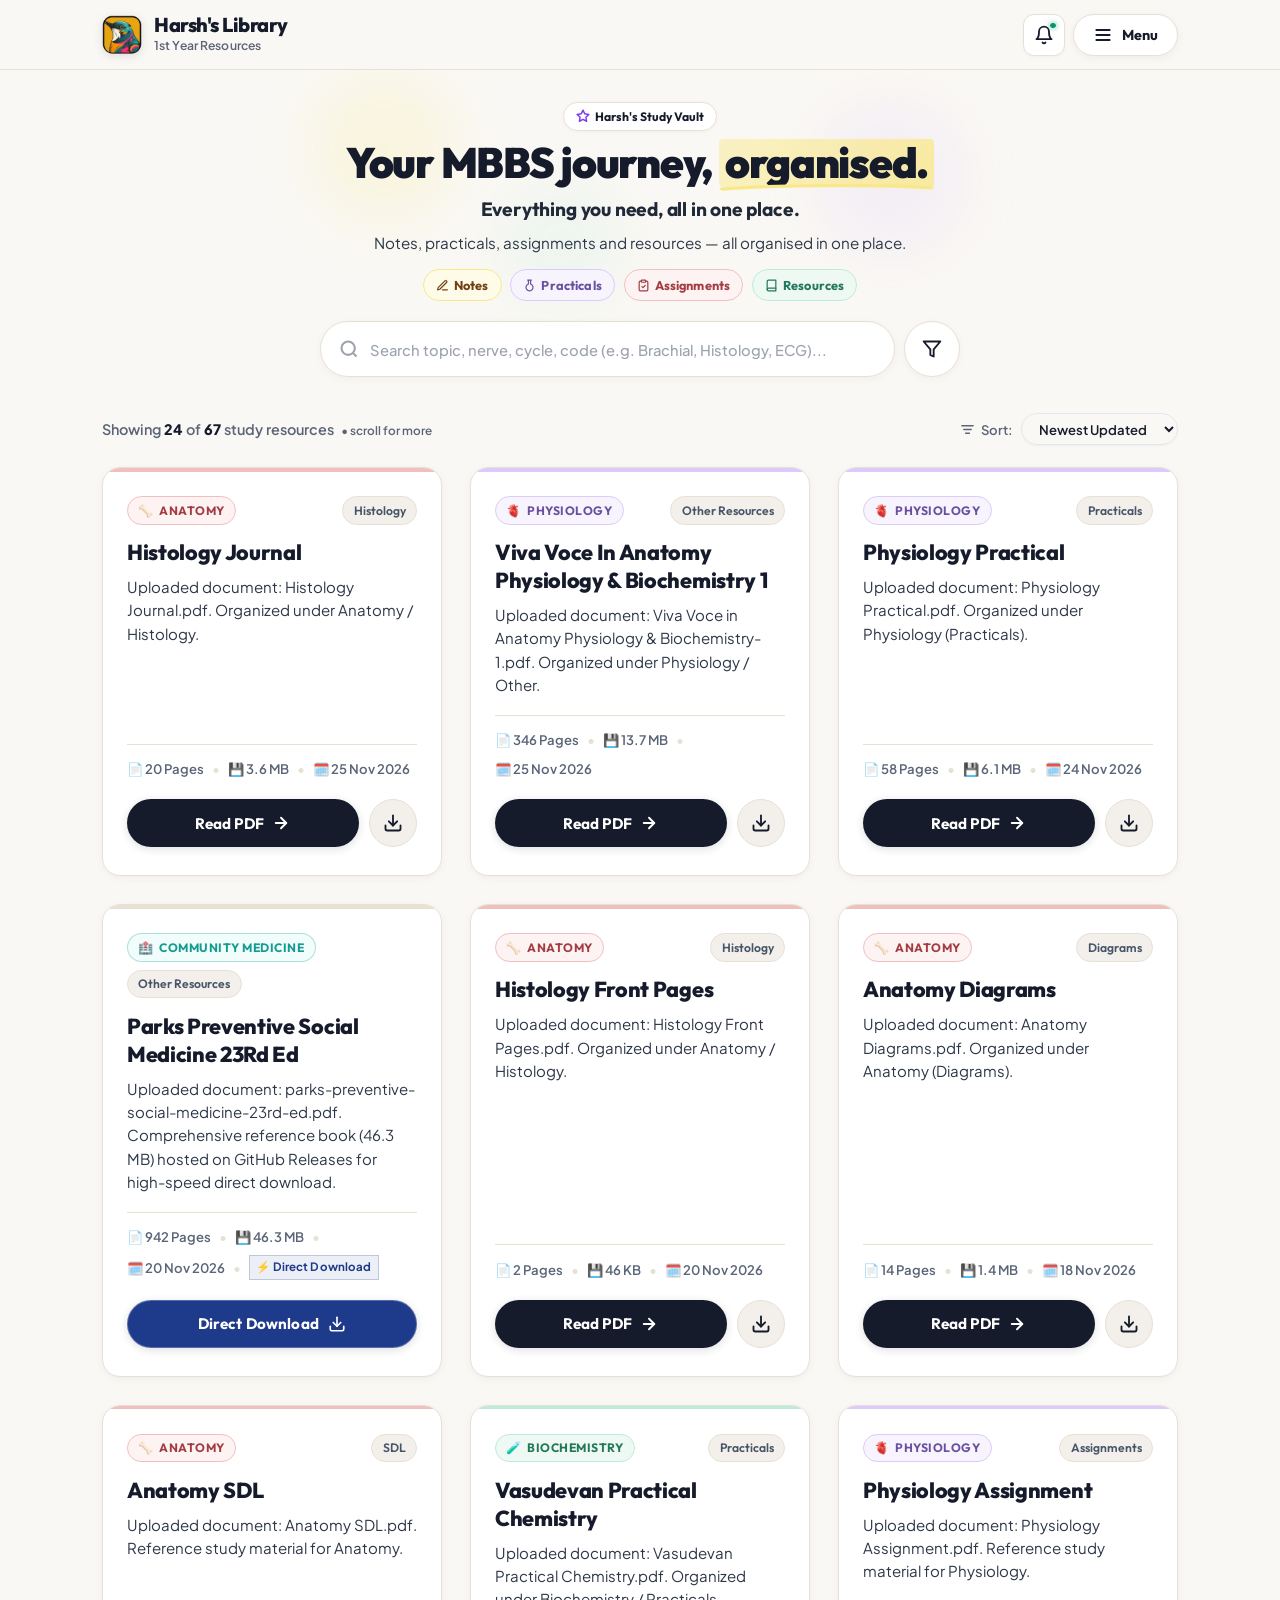
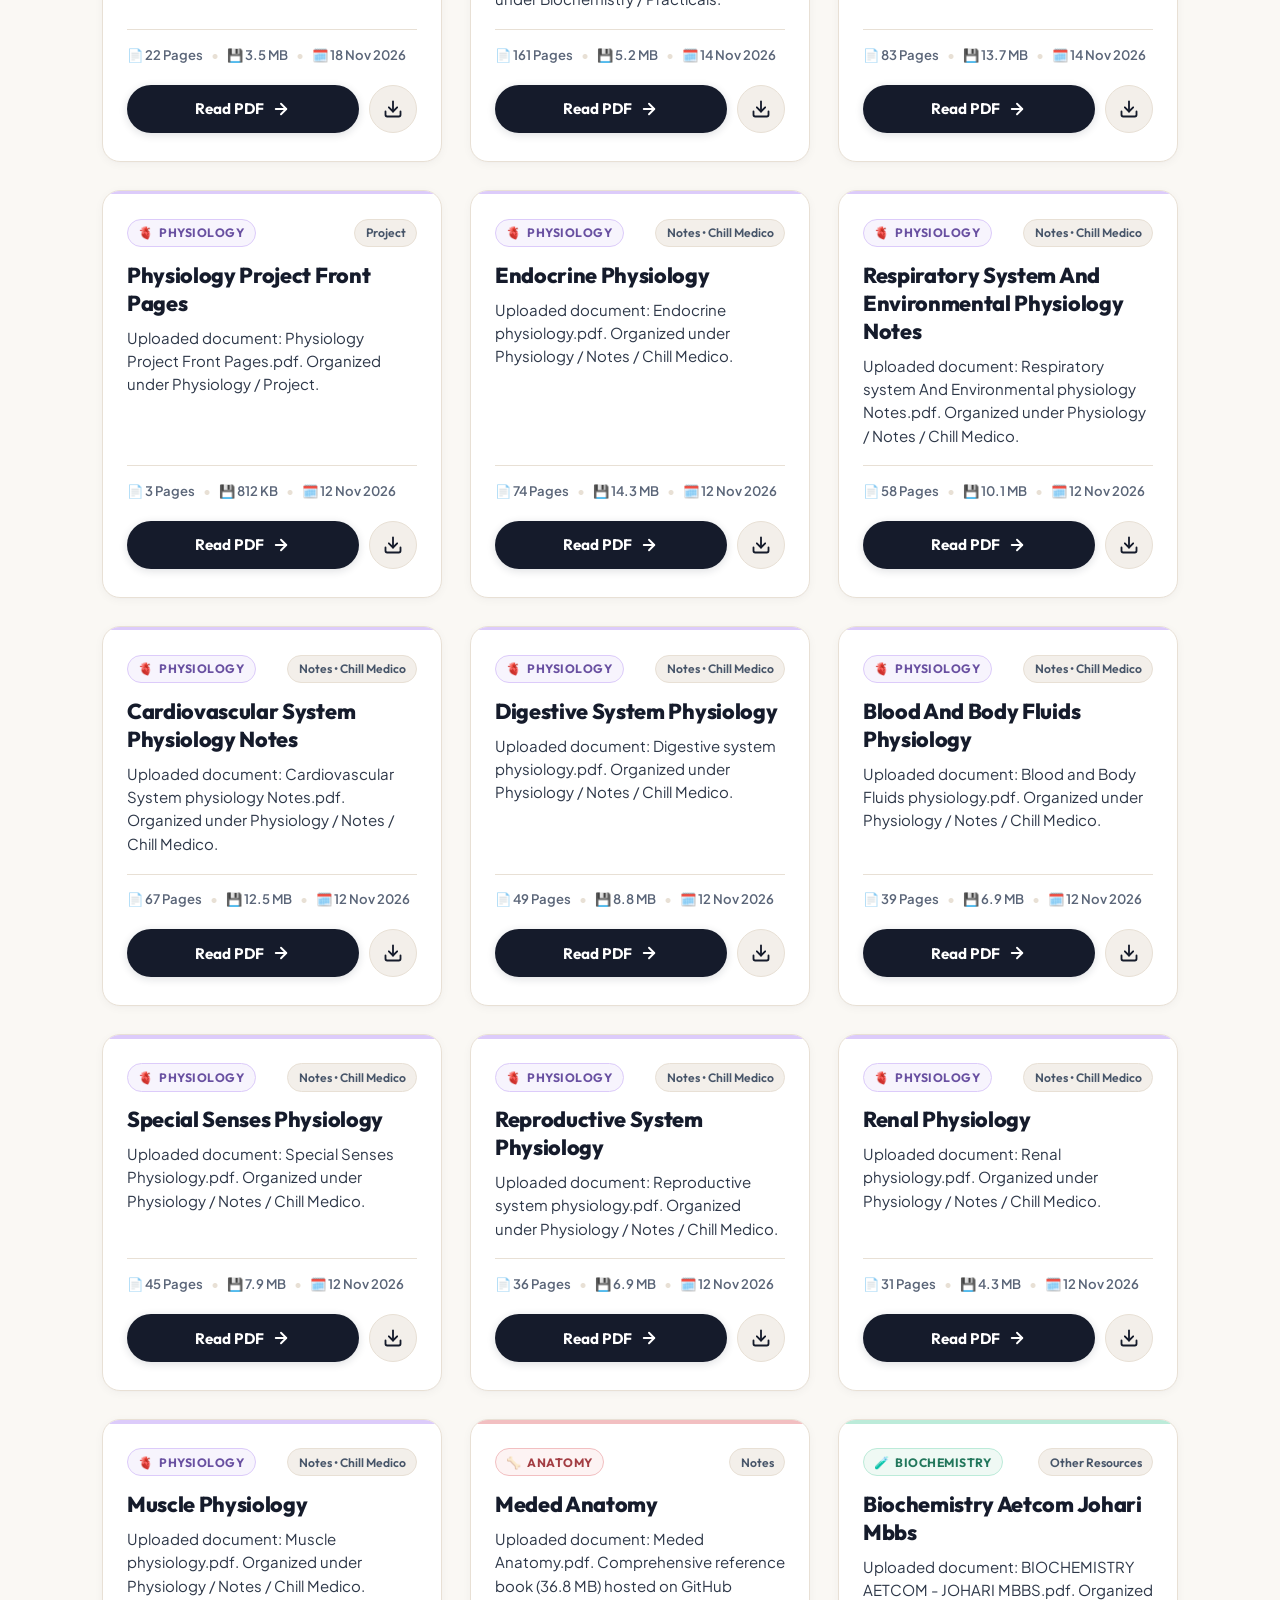
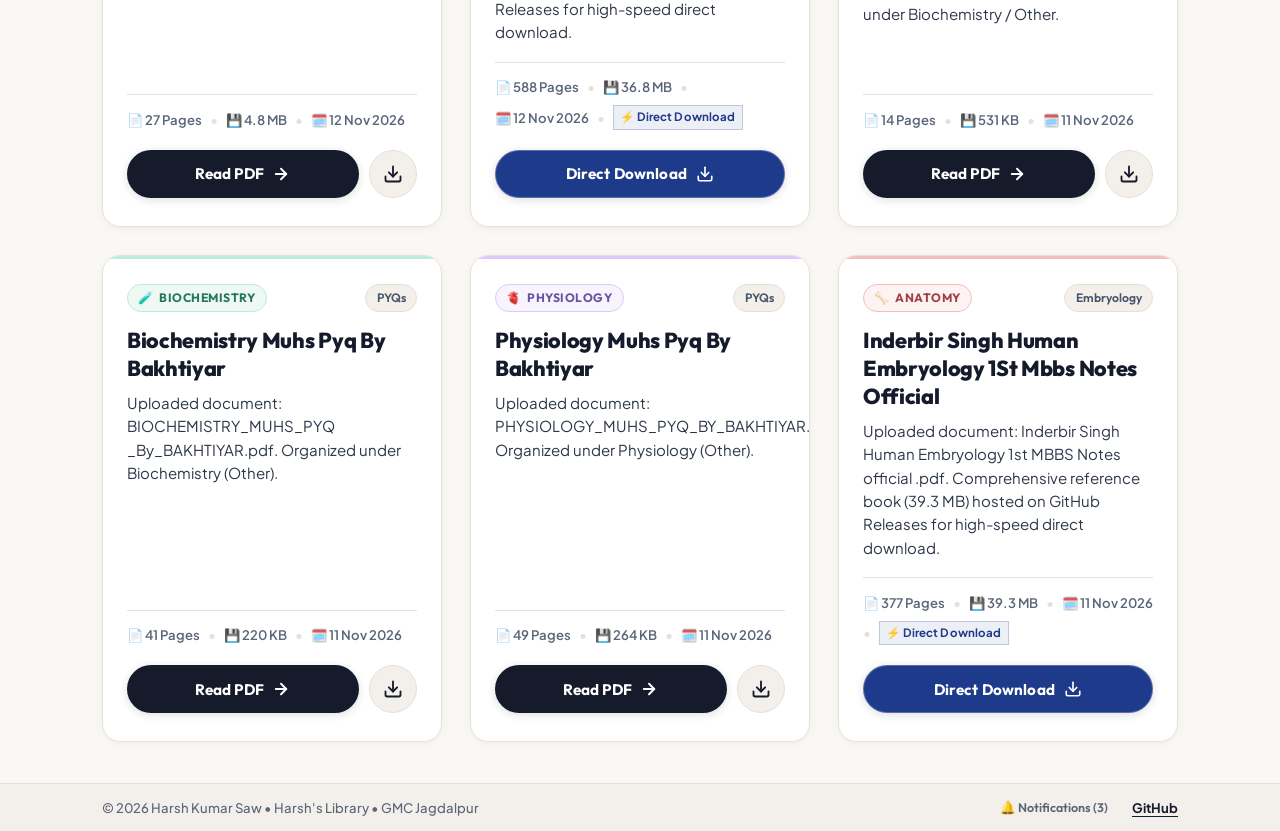
==== commit c9c9bb96: "feat(sync): organized 1 file(s)" ====
--- a/index.html
+++ b/index.html
@@ -155,7 +155,7 @@
 
   <link rel="preload" href="assets/fonts/outfit.woff2" as="font" type="font/woff2" crossorigin>
   <link rel="preload" href="assets/fonts/plus-jakarta-sans.woff2" as="font" type="font/woff2" crossorigin>
-  <link rel="stylesheet" href="css/style.min.css?v=1795617795">
+  <link rel="stylesheet" href="css/style.min.css?v=1795631080">
   <!-- Favicon & App Icons -->
   <link rel="icon" type="image/x-icon" href="favicon.ico">
   <link rel="icon" type="image/png" sizes="32x32" href="favicon-32x32.png">
@@ -1014,8 +1014,8 @@
     </div>
   </aside>
 
-  <script src="js/data.js?v=1795617795"></script>
-  <script src="js/app.min.js?v=1795617795"></script>
+  <script src="js/data.js?v=1795631080"></script>
+  <script src="js/app.min.js?v=1795631080"></script>
   <script src="js/pwa.js" defer></script>
   <script src="js/push.js?v=1794463000" defer></script>
 </body>
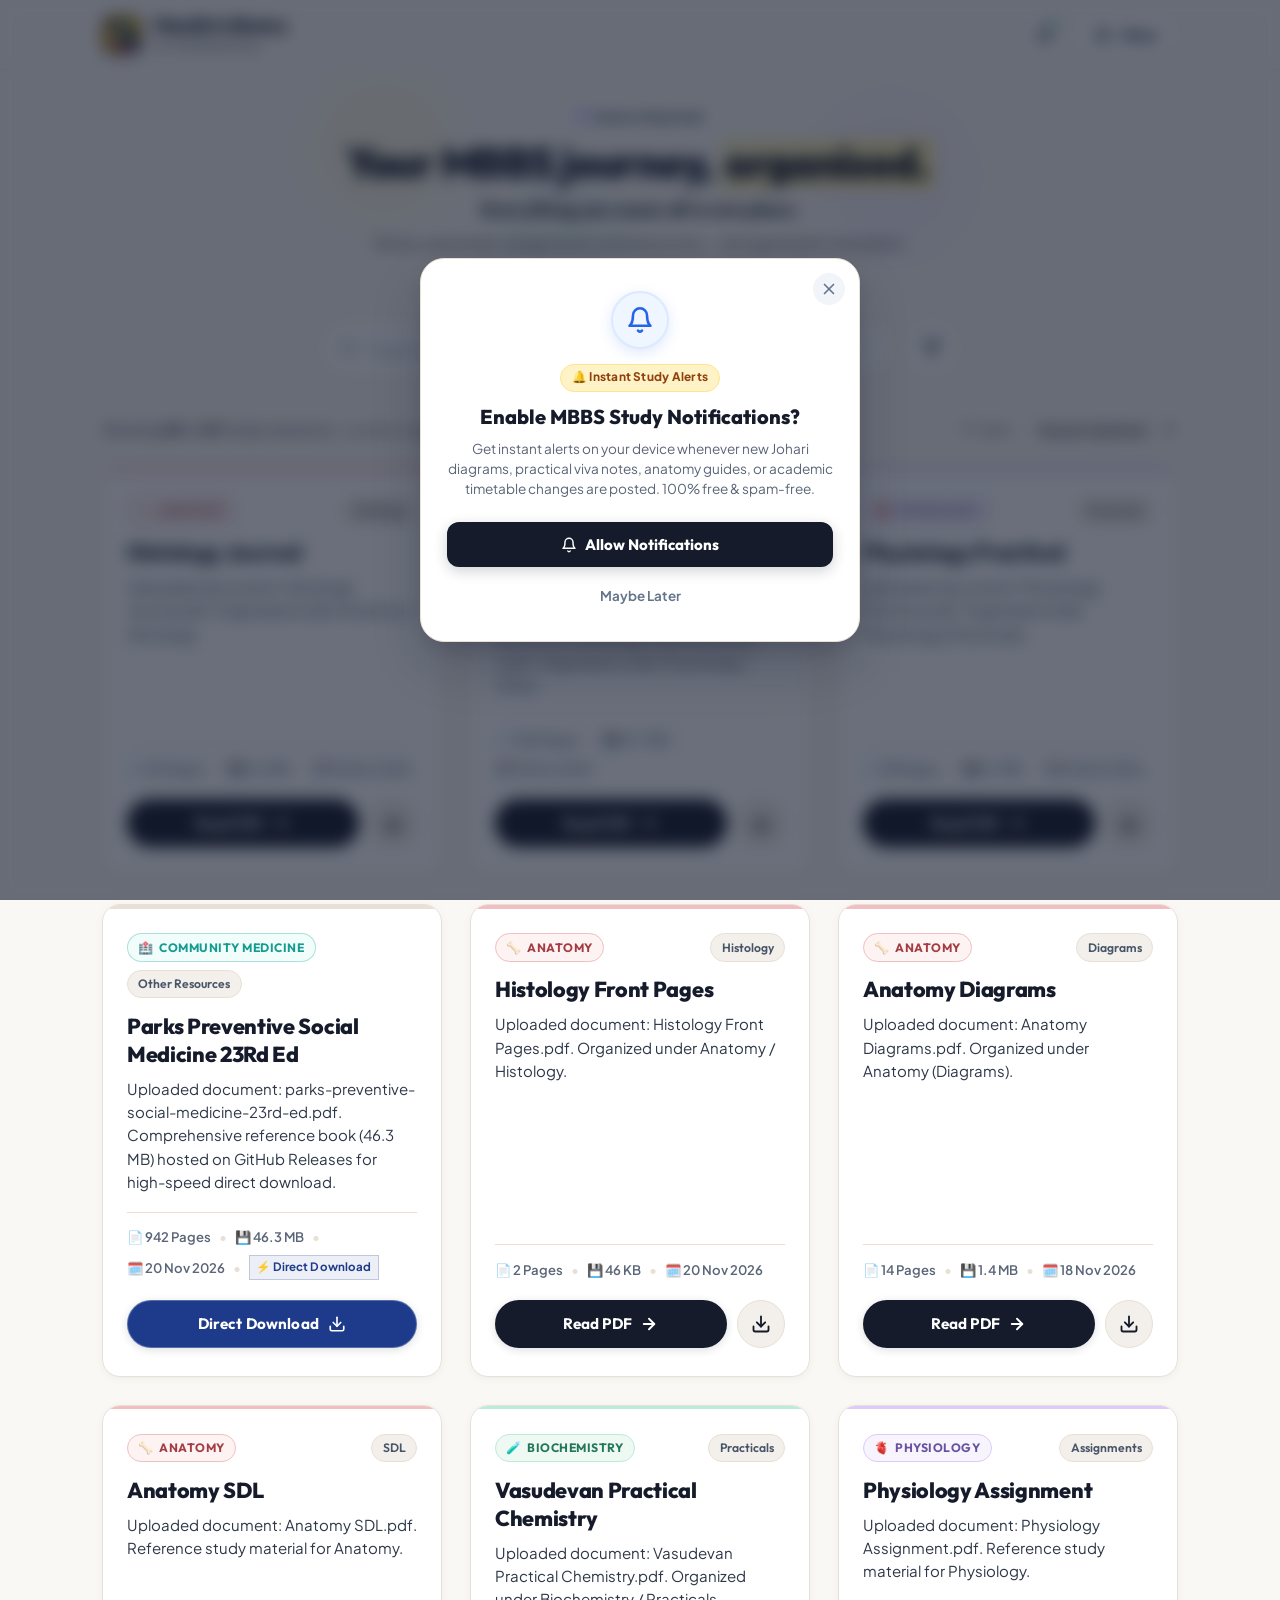
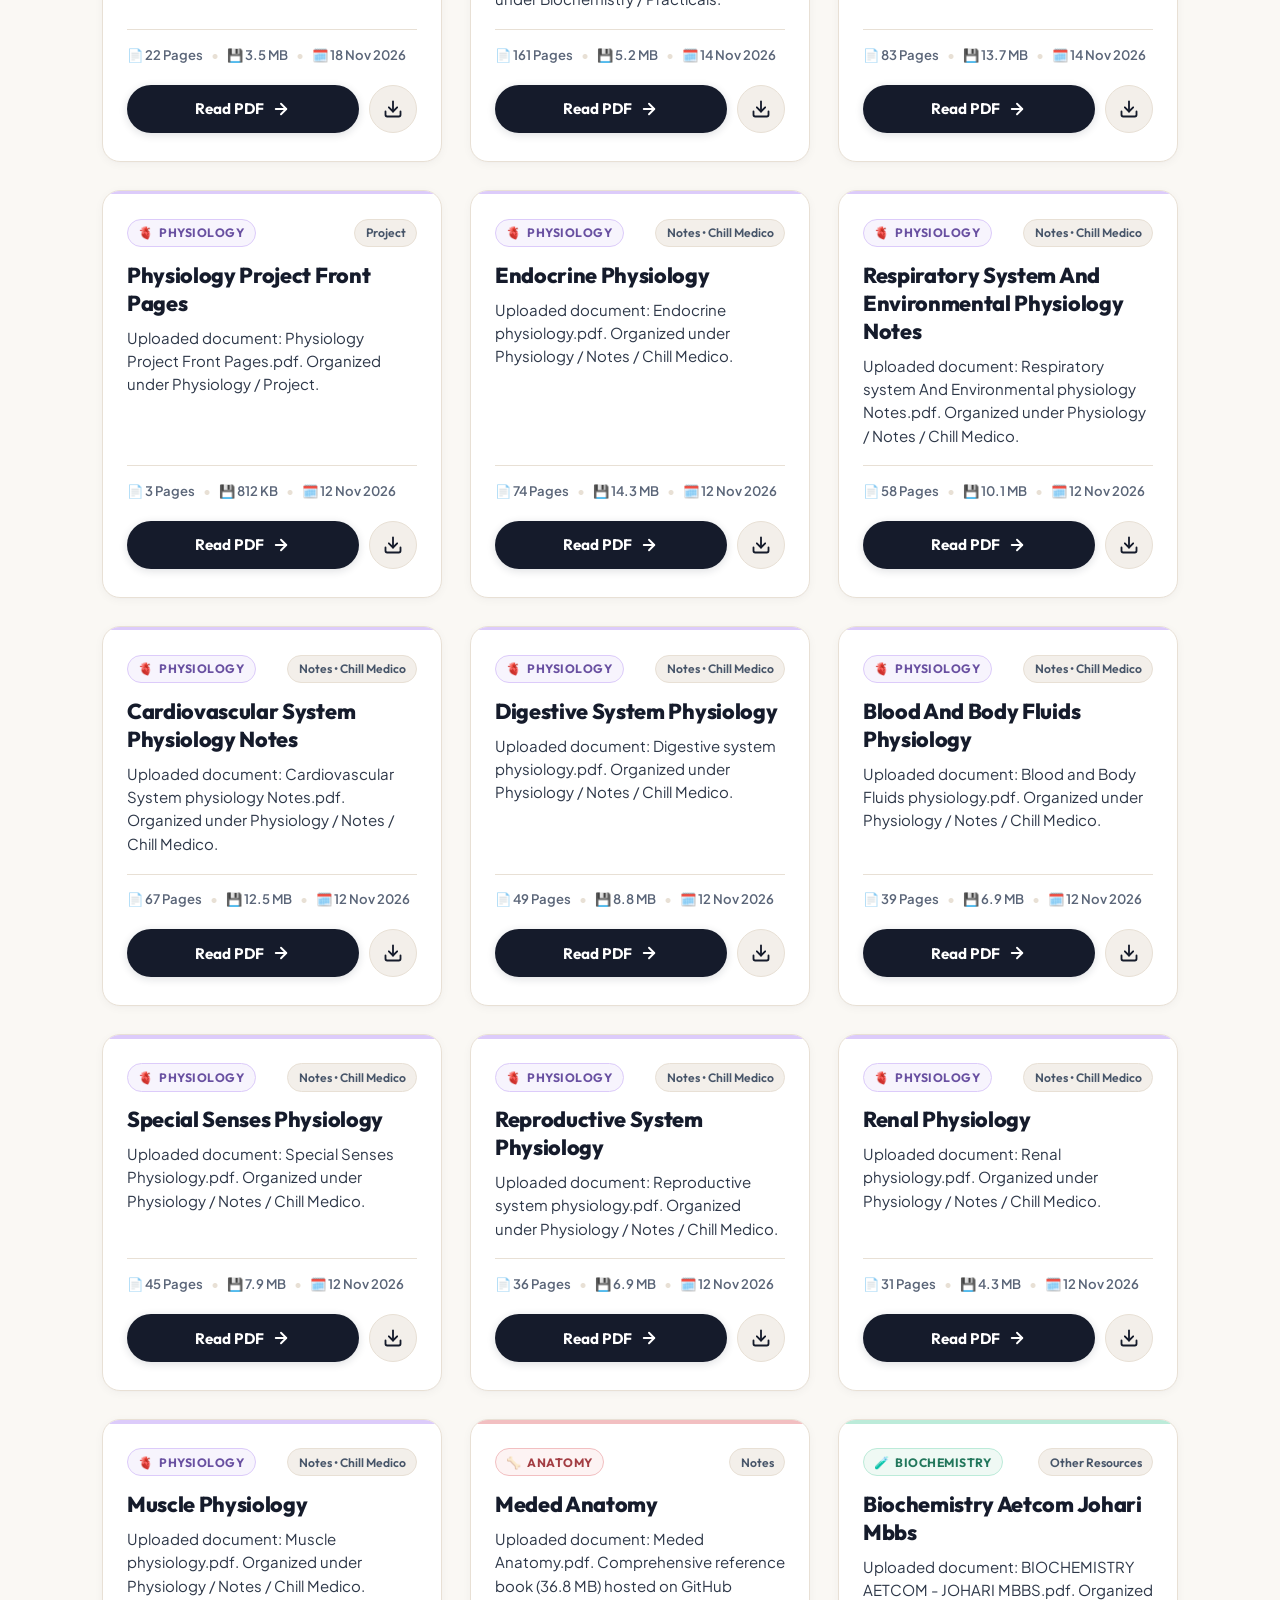
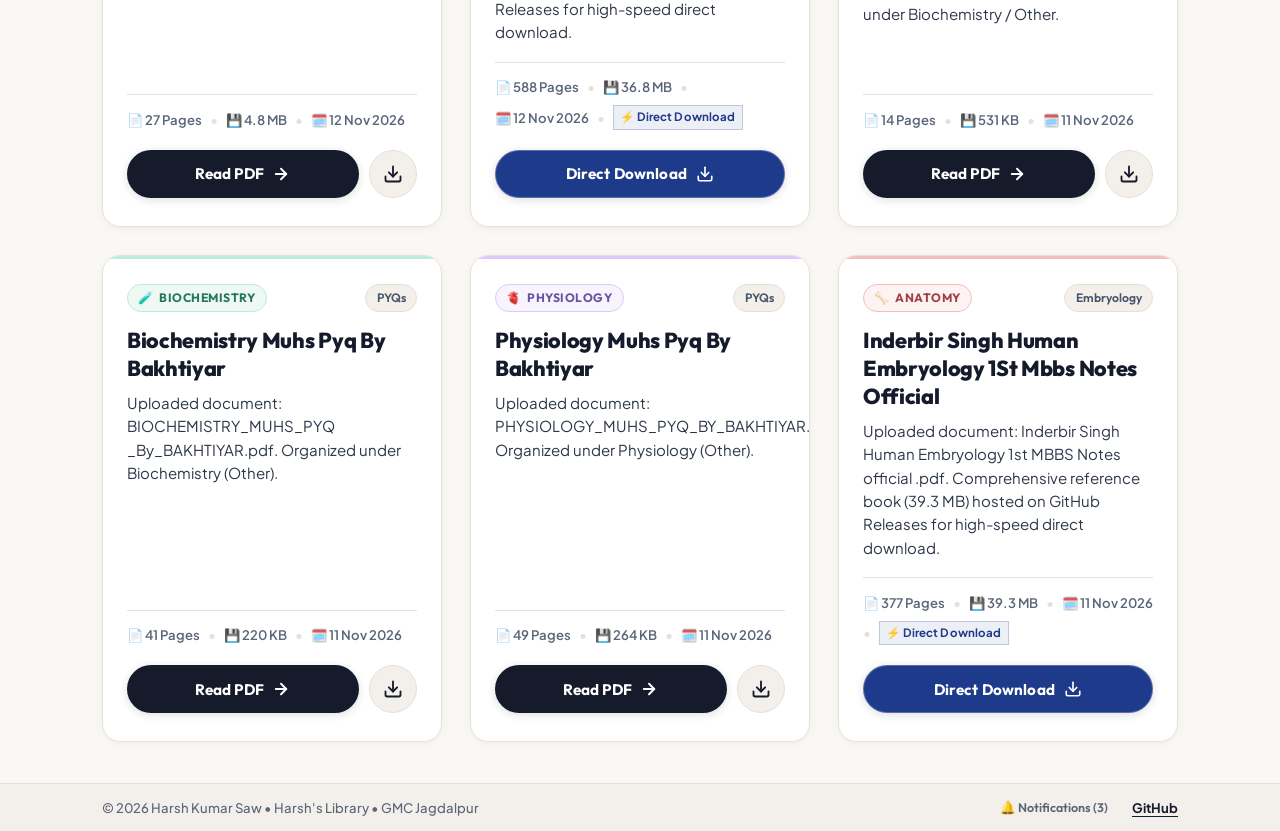
==== commit 32229da9: "feat(sync): auto-synced college timetable" ====
--- a/index.html
+++ b/index.html
@@ -155,7 +155,7 @@
 
   <link rel="preload" href="assets/fonts/outfit.woff2" as="font" type="font/woff2" crossorigin>
   <link rel="preload" href="assets/fonts/plus-jakarta-sans.woff2" as="font" type="font/woff2" crossorigin>
-  <link rel="stylesheet" href="css/style.min.css?v=1795631080">
+  <link rel="stylesheet" href="css/style.min.css?v=1795692433">
   <!-- Favicon & App Icons -->
   <link rel="icon" type="image/x-icon" href="favicon.ico">
   <link rel="icon" type="image/png" sizes="32x32" href="favicon-32x32.png">
@@ -1014,8 +1014,8 @@
     </div>
   </aside>
 
-  <script src="js/data.js?v=1795631080"></script>
-  <script src="js/app.min.js?v=1795631080"></script>
+  <script src="js/data.js?v=1795692433"></script>
+  <script src="js/app.min.js?v=1795692433"></script>
   <script src="js/pwa.js" defer></script>
   <script src="js/push.js?v=1794463000" defer></script>
 </body>
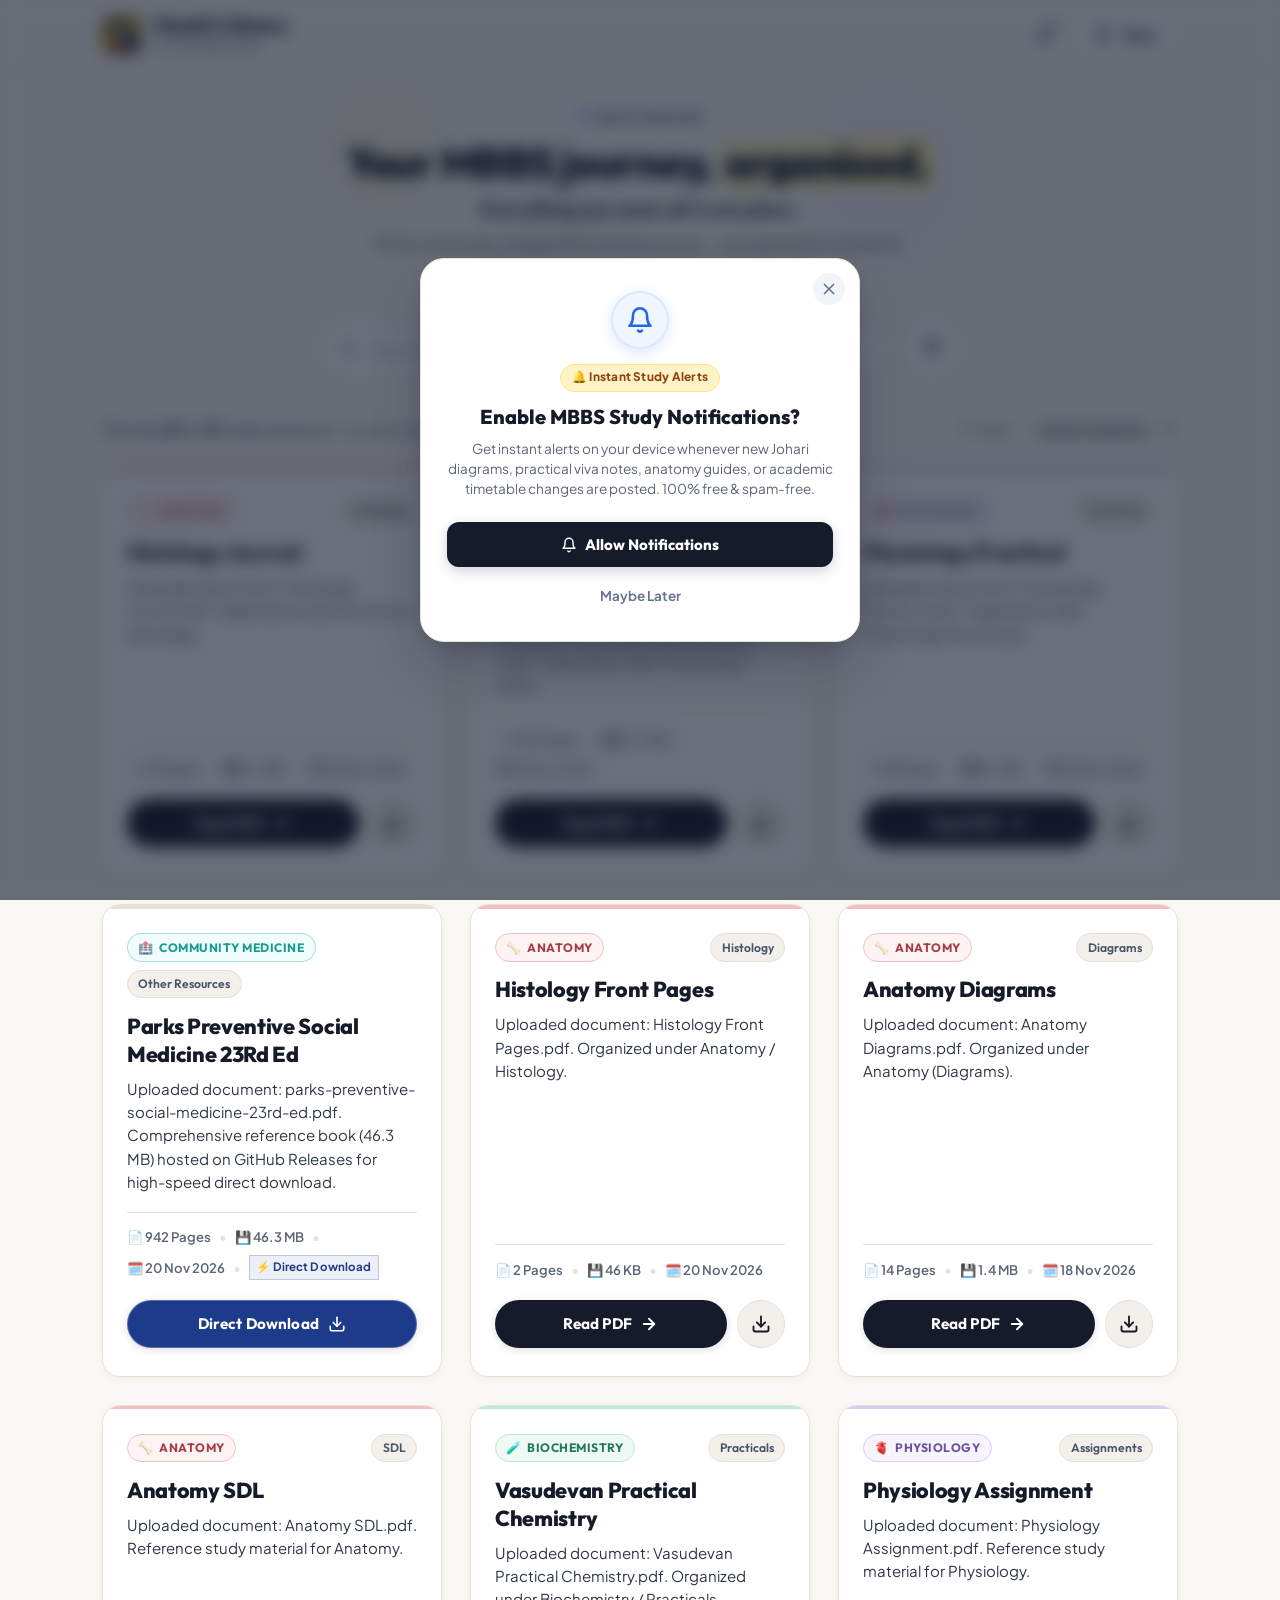
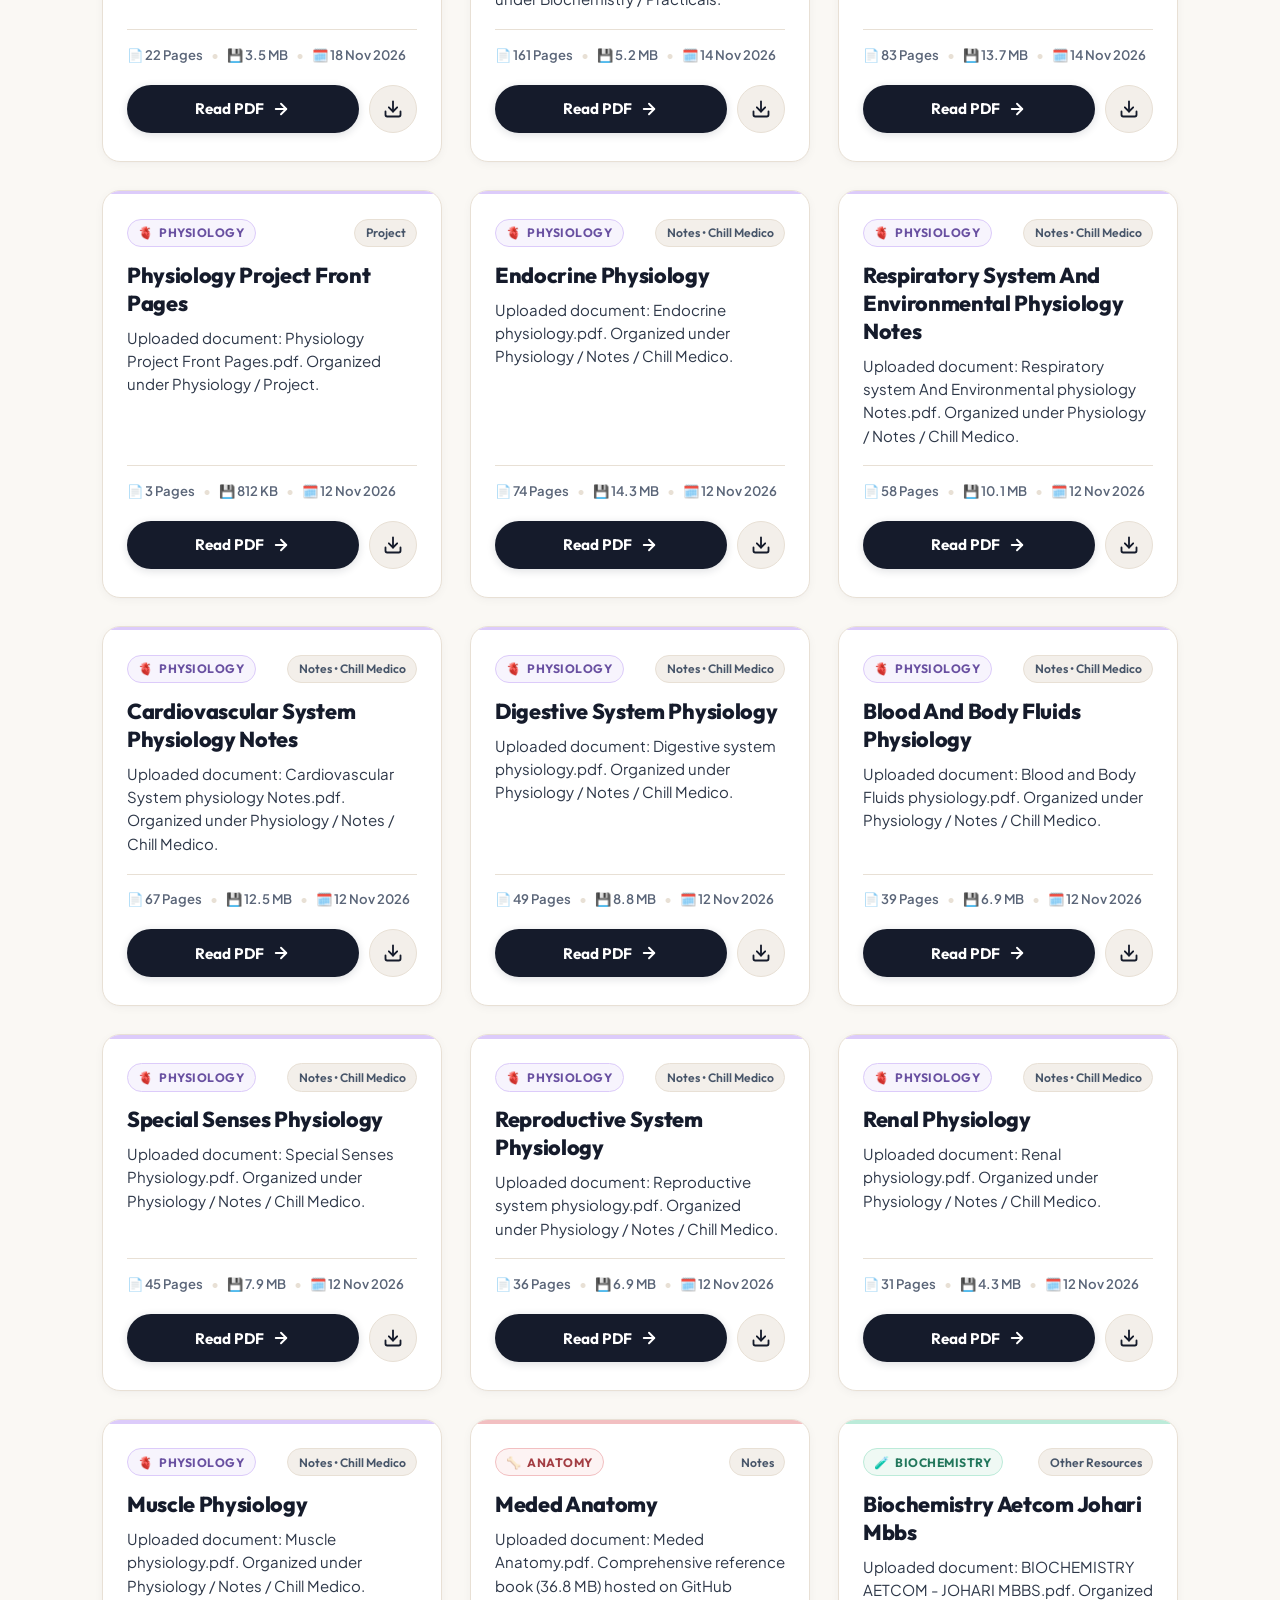
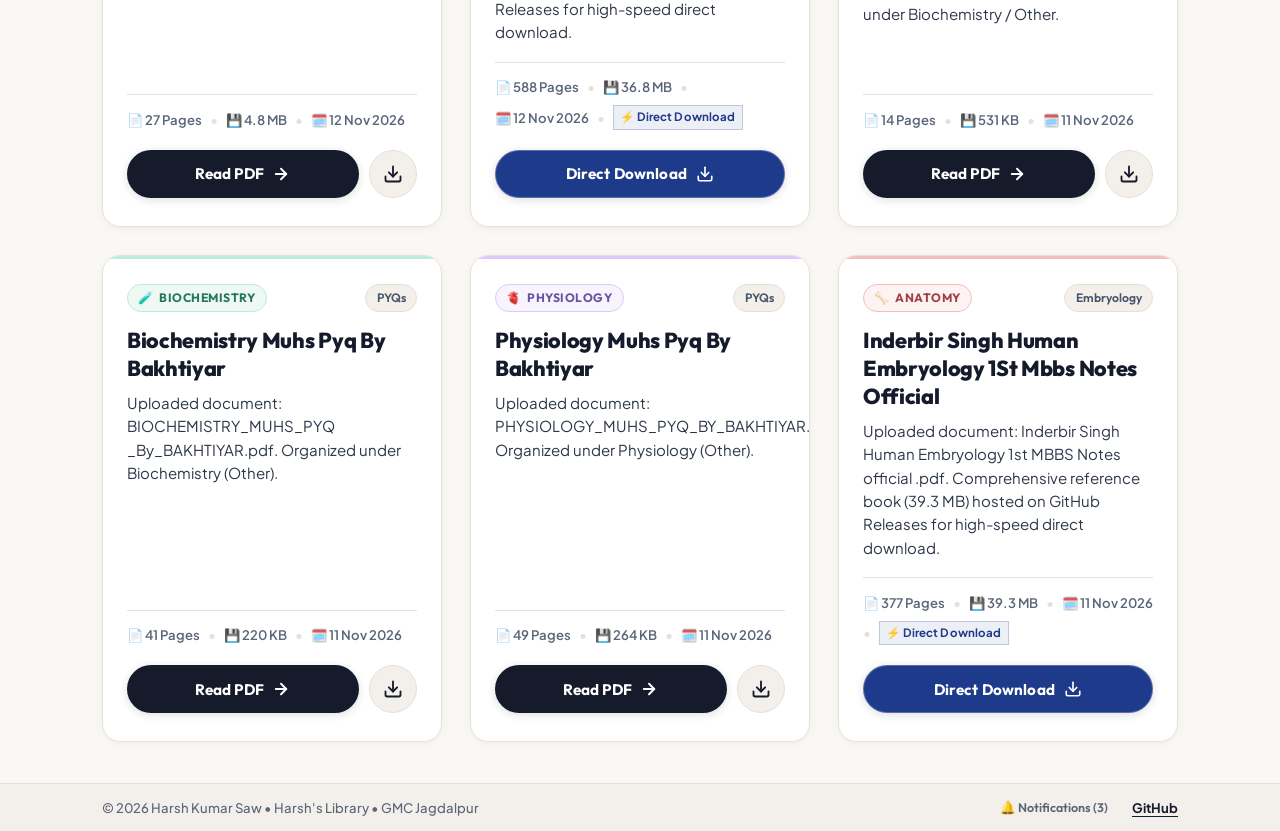
==== commit 55c50941: "feat(sync): organized 1 file(s)" ====
--- a/index.html
+++ b/index.html
@@ -155,7 +155,7 @@
 
   <link rel="preload" href="assets/fonts/outfit.woff2" as="font" type="font/woff2" crossorigin>
   <link rel="preload" href="assets/fonts/plus-jakarta-sans.woff2" as="font" type="font/woff2" crossorigin>
-  <link rel="stylesheet" href="css/style.min.css?v=1795692433">
+  <link rel="stylesheet" href="css/style.min.css?v=1795721412">
   <!-- Favicon & App Icons -->
   <link rel="icon" type="image/x-icon" href="favicon.ico">
   <link rel="icon" type="image/png" sizes="32x32" href="favicon-32x32.png">
@@ -1014,8 +1014,8 @@
     </div>
   </aside>
 
-  <script src="js/data.js?v=1795692433"></script>
-  <script src="js/app.min.js?v=1795692433"></script>
+  <script src="js/data.js?v=1795721412"></script>
+  <script src="js/app.min.js?v=1795721412"></script>
   <script src="js/pwa.js" defer></script>
   <script src="js/push.js?v=1794463000" defer></script>
 </body>
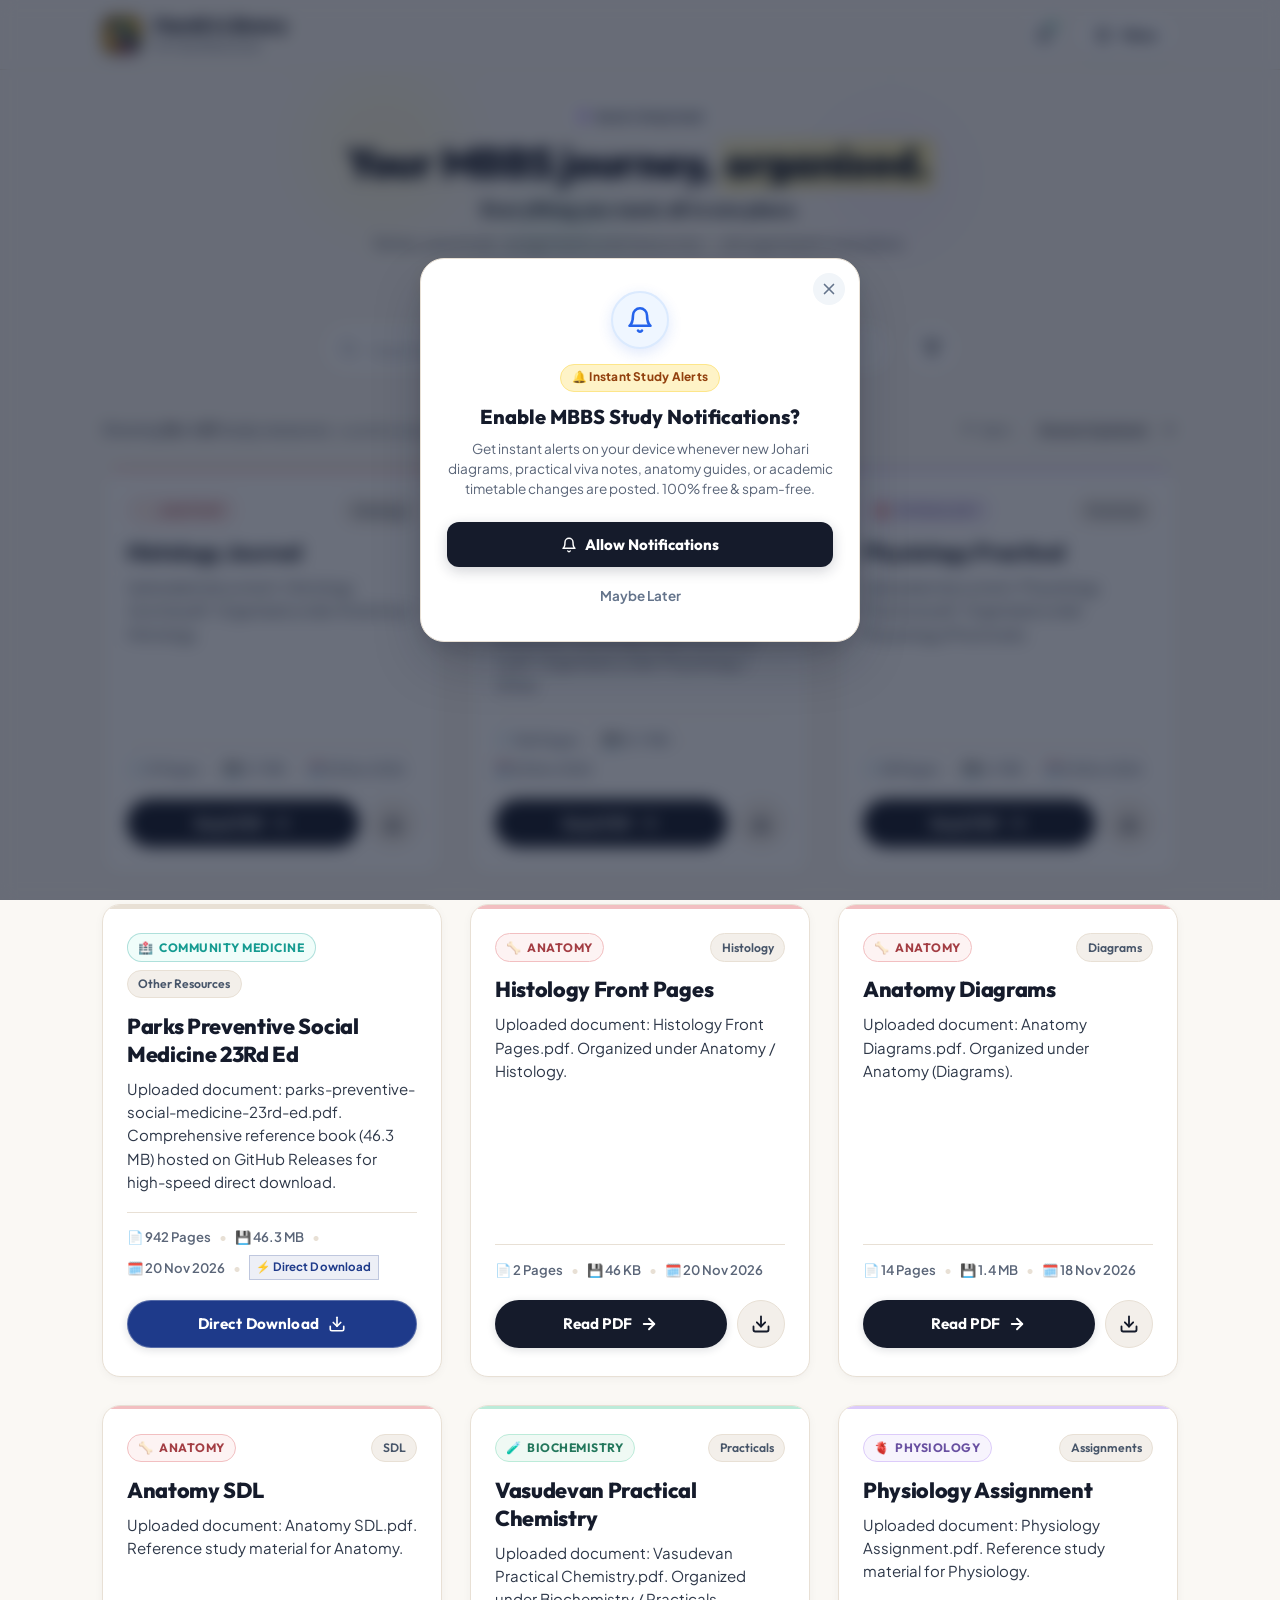
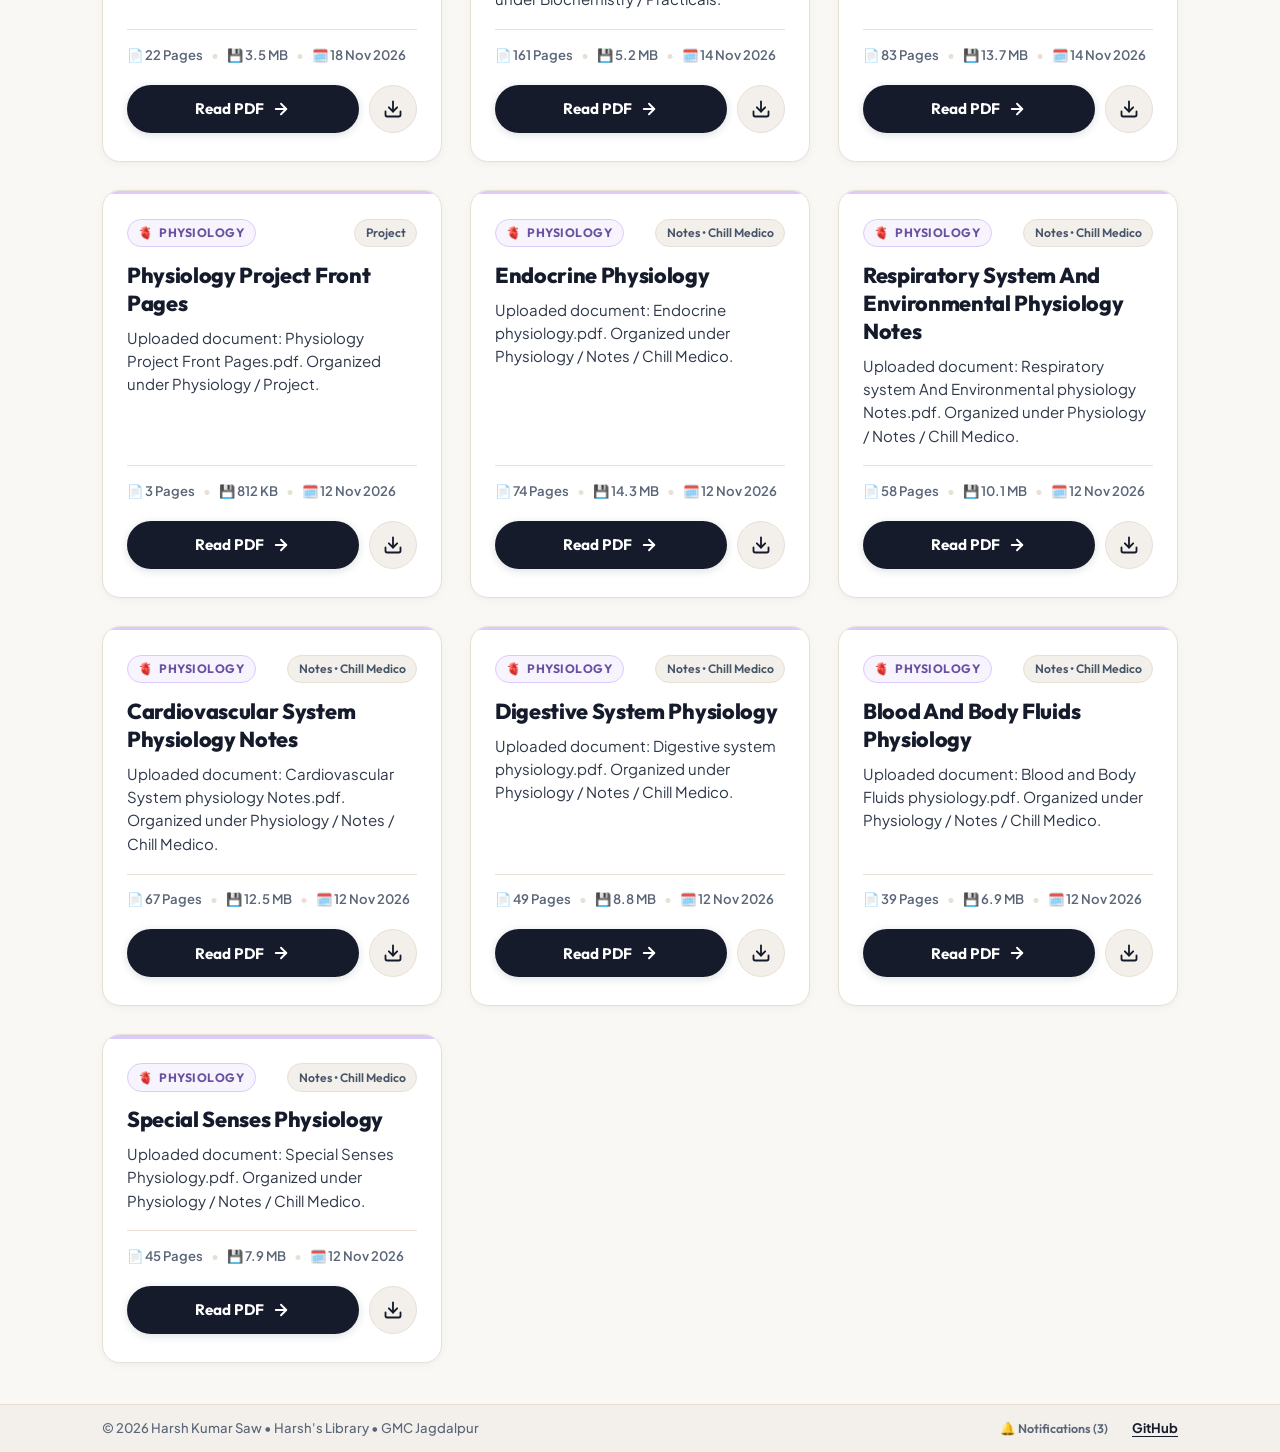
==== commit f852f820: "feat(sync): sync library resources with SteadyLink CDN" ====
--- a/index.html
+++ b/index.html
@@ -155,7 +155,7 @@
 
   <link rel="preload" href="assets/fonts/outfit.woff2" as="font" type="font/woff2" crossorigin>
   <link rel="preload" href="assets/fonts/plus-jakarta-sans.woff2" as="font" type="font/woff2" crossorigin>
-  <link rel="stylesheet" href="css/style.min.css?v=1795721412">
+  <link rel="stylesheet" href="css/style.min.css?v=1795721455">
   <!-- Favicon & App Icons -->
   <link rel="icon" type="image/x-icon" href="favicon.ico">
   <link rel="icon" type="image/png" sizes="32x32" href="favicon-32x32.png">
@@ -1014,8 +1014,8 @@
     </div>
   </aside>
 
-  <script src="js/data.js?v=1795721412"></script>
-  <script src="js/app.min.js?v=1795721412"></script>
+  <script src="js/data.js?v=1795721455"></script>
+  <script src="js/app.min.js?v=1795721455"></script>
   <script src="js/pwa.js" defer></script>
   <script src="js/push.js?v=1794463000" defer></script>
 </body>
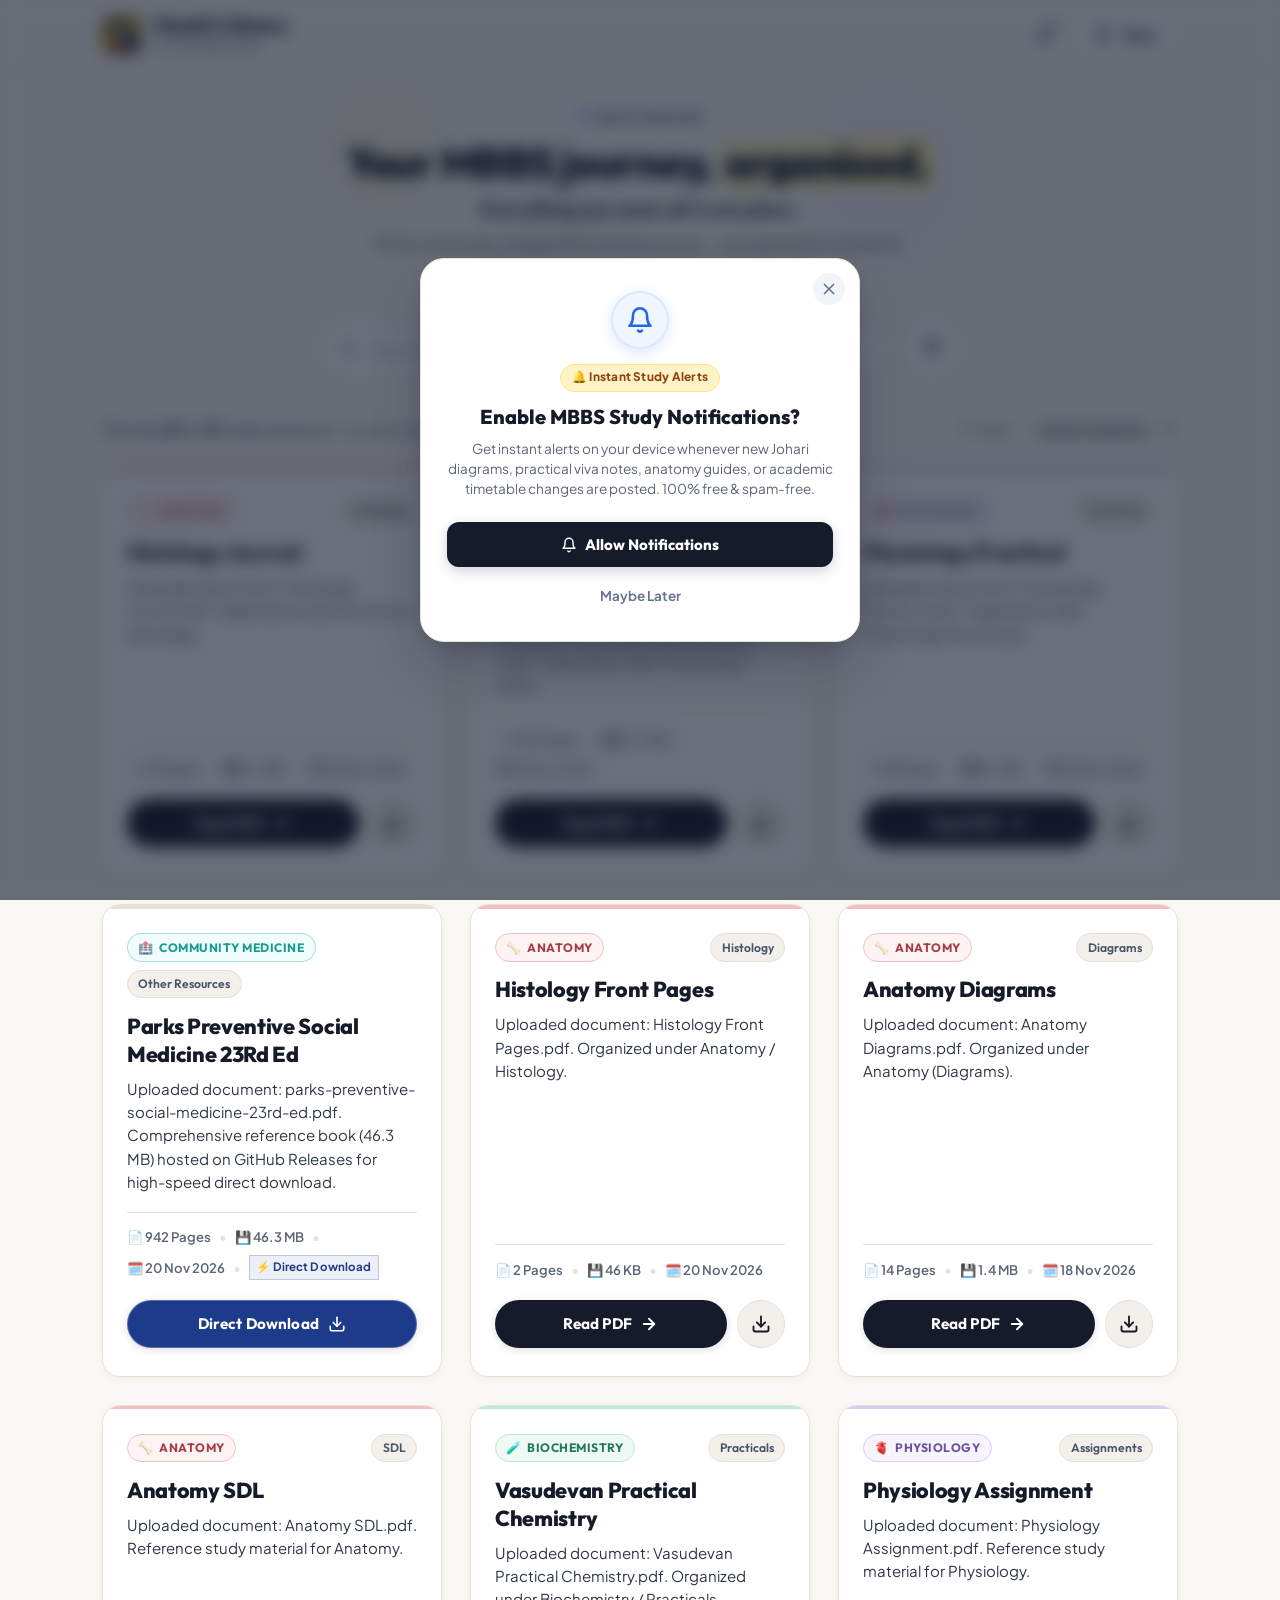
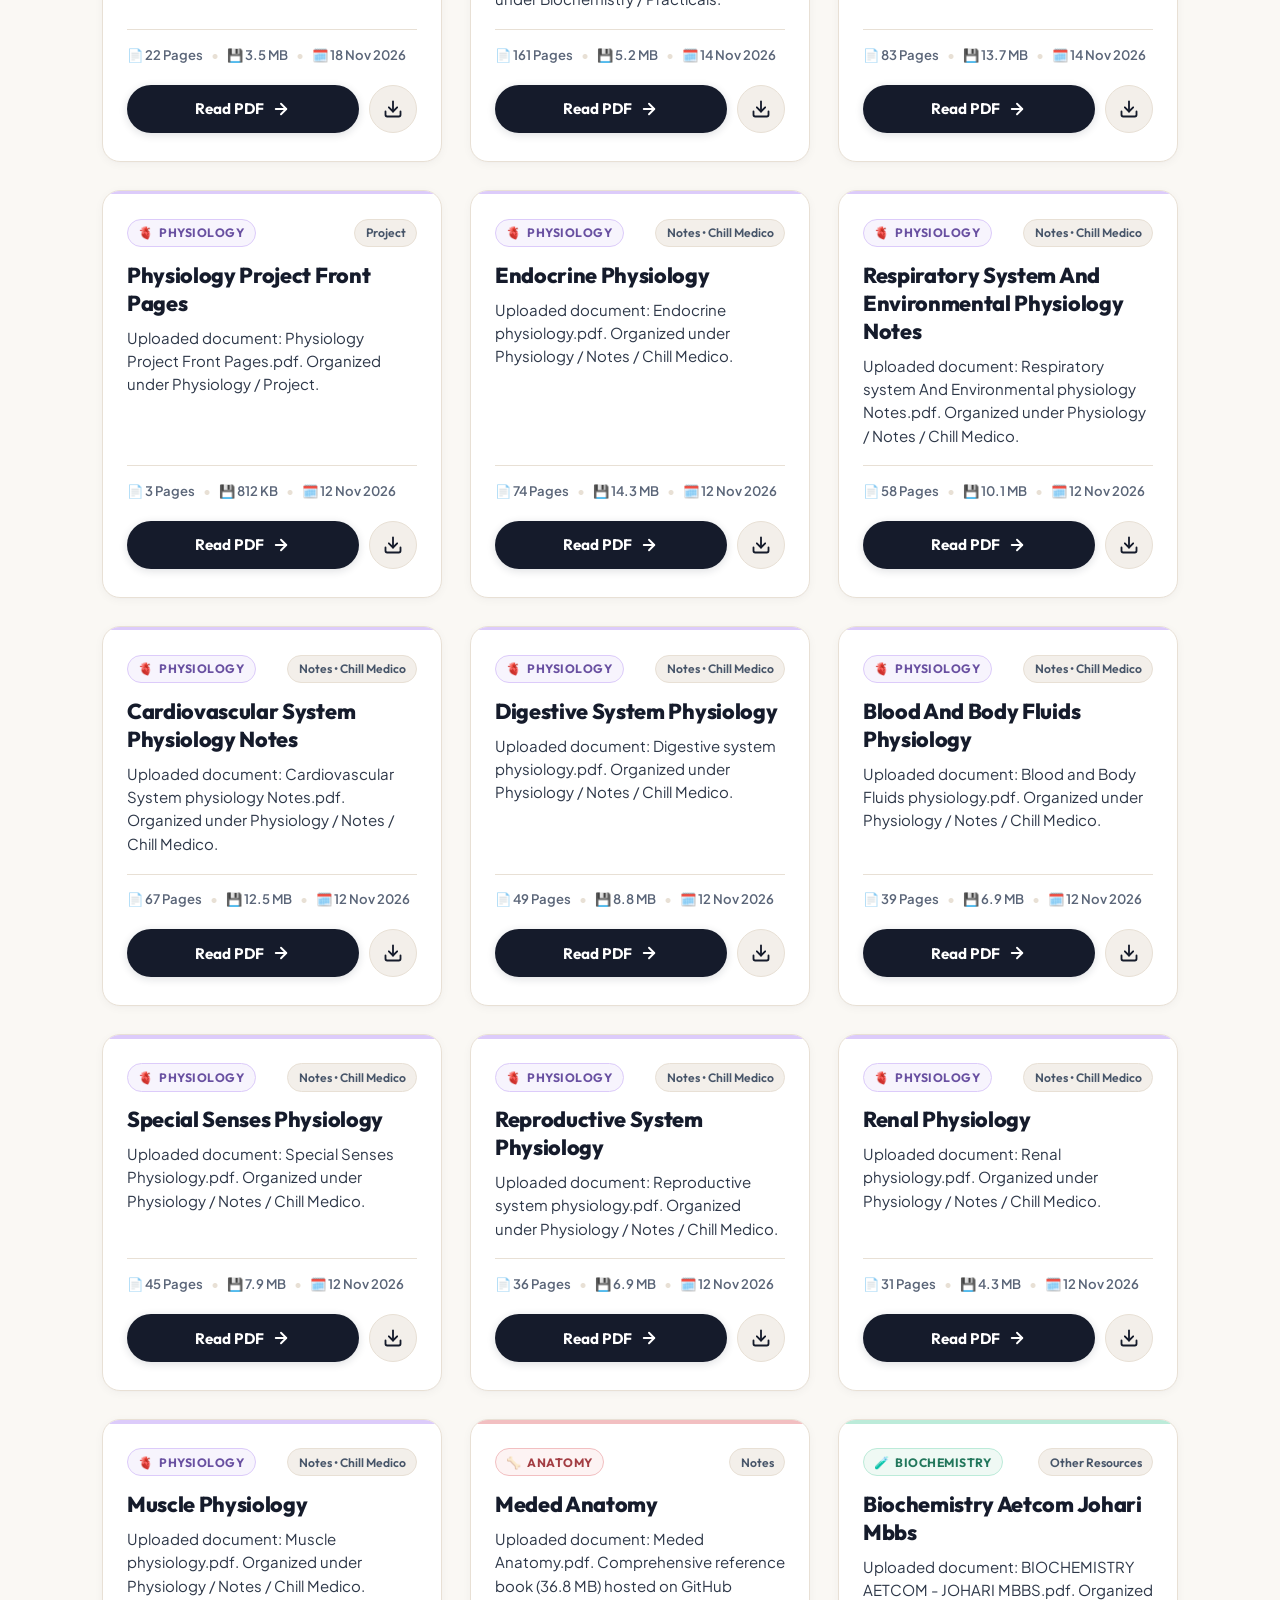
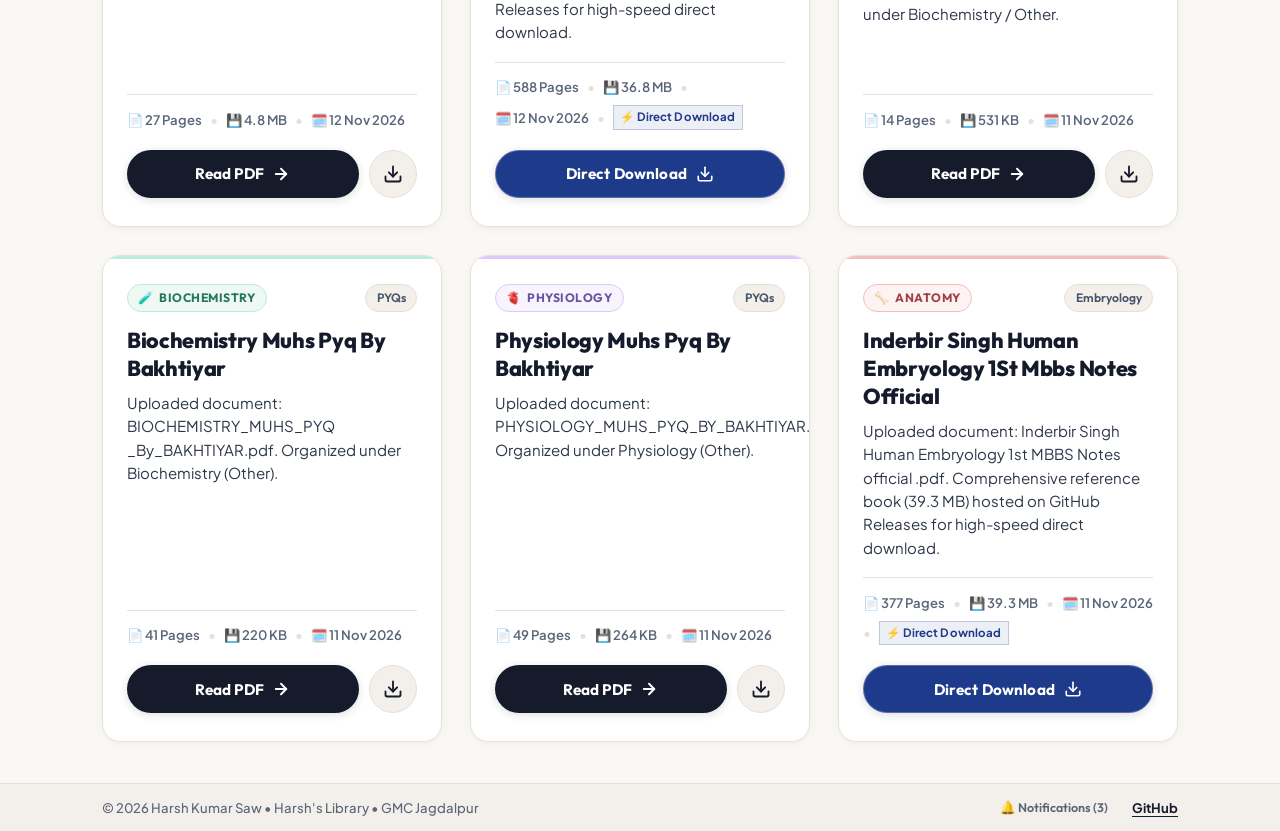
==== commit c21acfd9: "feat(sync): organized 1 file(s),auto-synced college timetable" ====
--- a/index.html
+++ b/index.html
@@ -155,7 +155,7 @@
 
   <link rel="preload" href="assets/fonts/outfit.woff2" as="font" type="font/woff2" crossorigin>
   <link rel="preload" href="assets/fonts/plus-jakarta-sans.woff2" as="font" type="font/woff2" crossorigin>
-  <link rel="stylesheet" href="css/style.min.css?v=1795721455">
+  <link rel="stylesheet" href="css/style.min.css?v=1795803432">
   <!-- Favicon & App Icons -->
   <link rel="icon" type="image/x-icon" href="favicon.ico">
   <link rel="icon" type="image/png" sizes="32x32" href="favicon-32x32.png">
@@ -1014,8 +1014,8 @@
     </div>
   </aside>
 
-  <script src="js/data.js?v=1795721455"></script>
-  <script src="js/app.min.js?v=1795721455"></script>
+  <script src="js/data.js?v=1795803432"></script>
+  <script src="js/app.min.js?v=1795803432"></script>
   <script src="js/pwa.js" defer></script>
   <script src="js/push.js?v=1794463000" defer></script>
 </body>
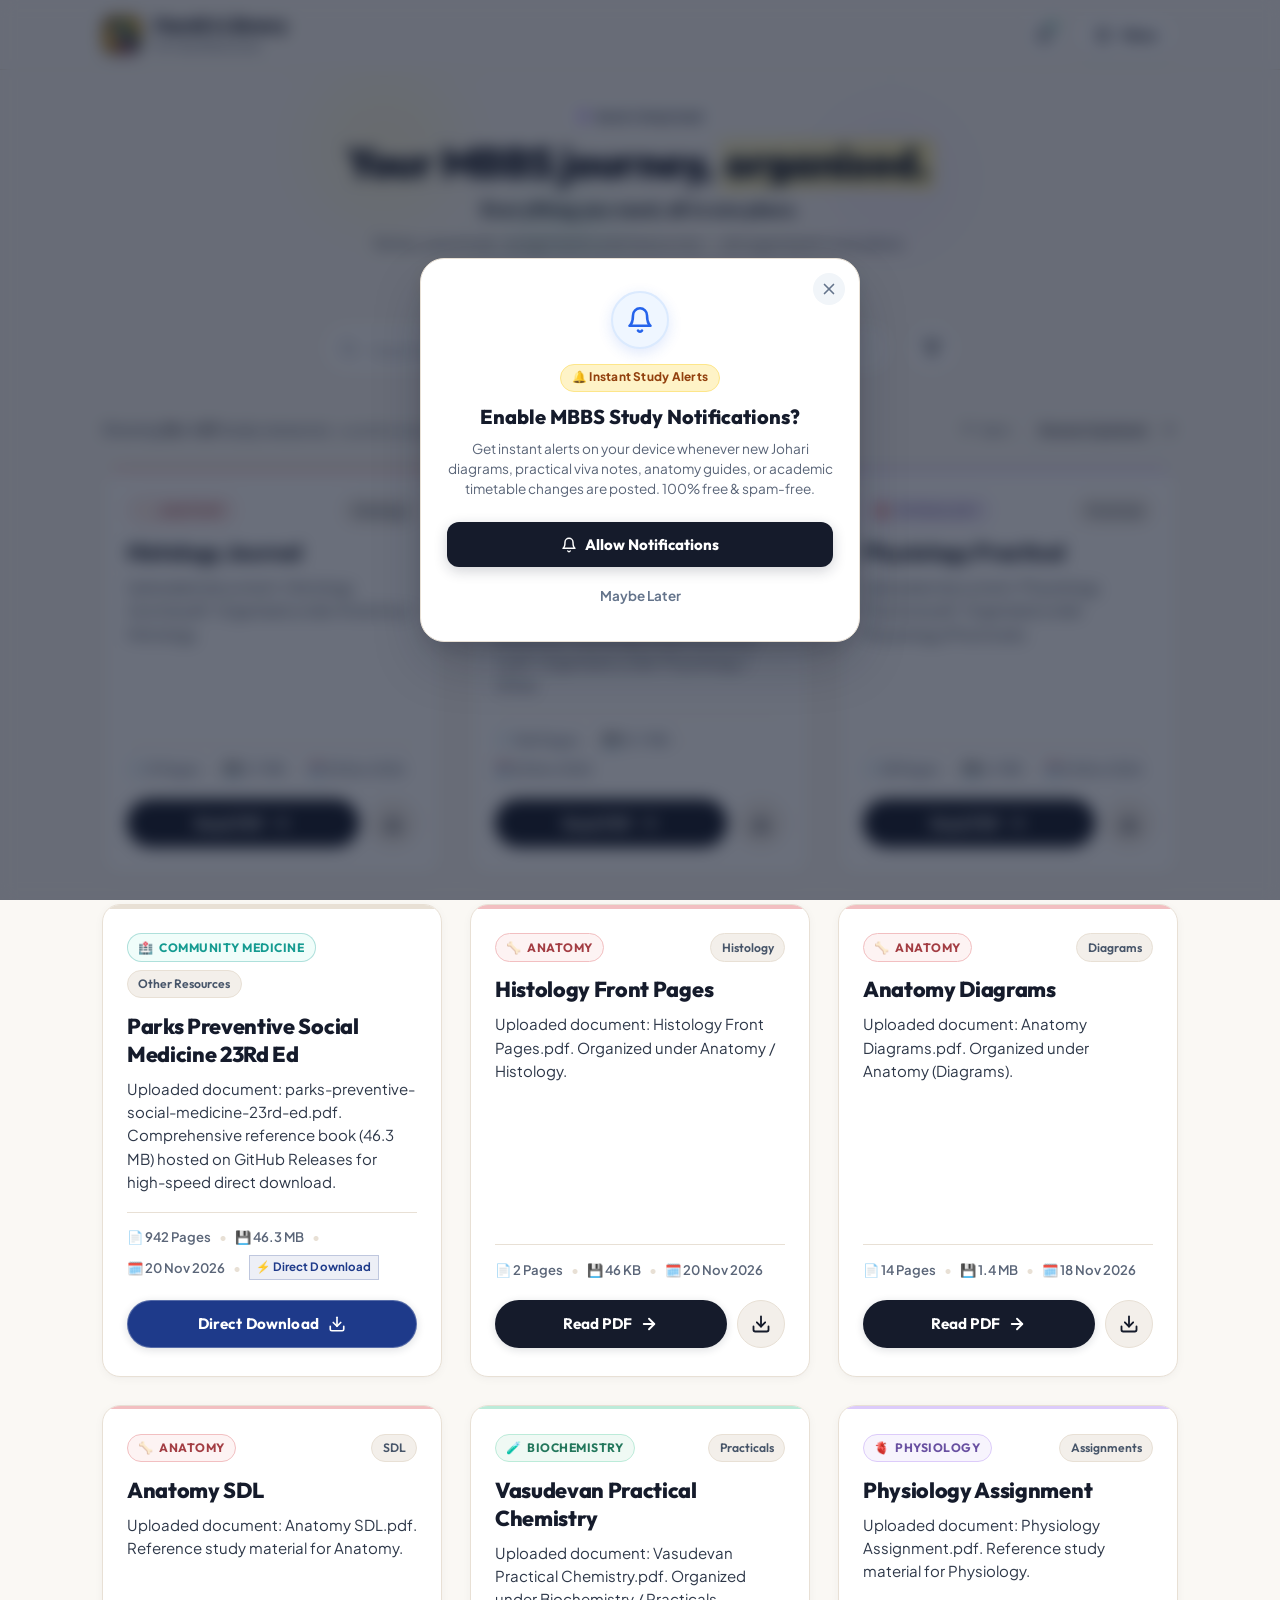
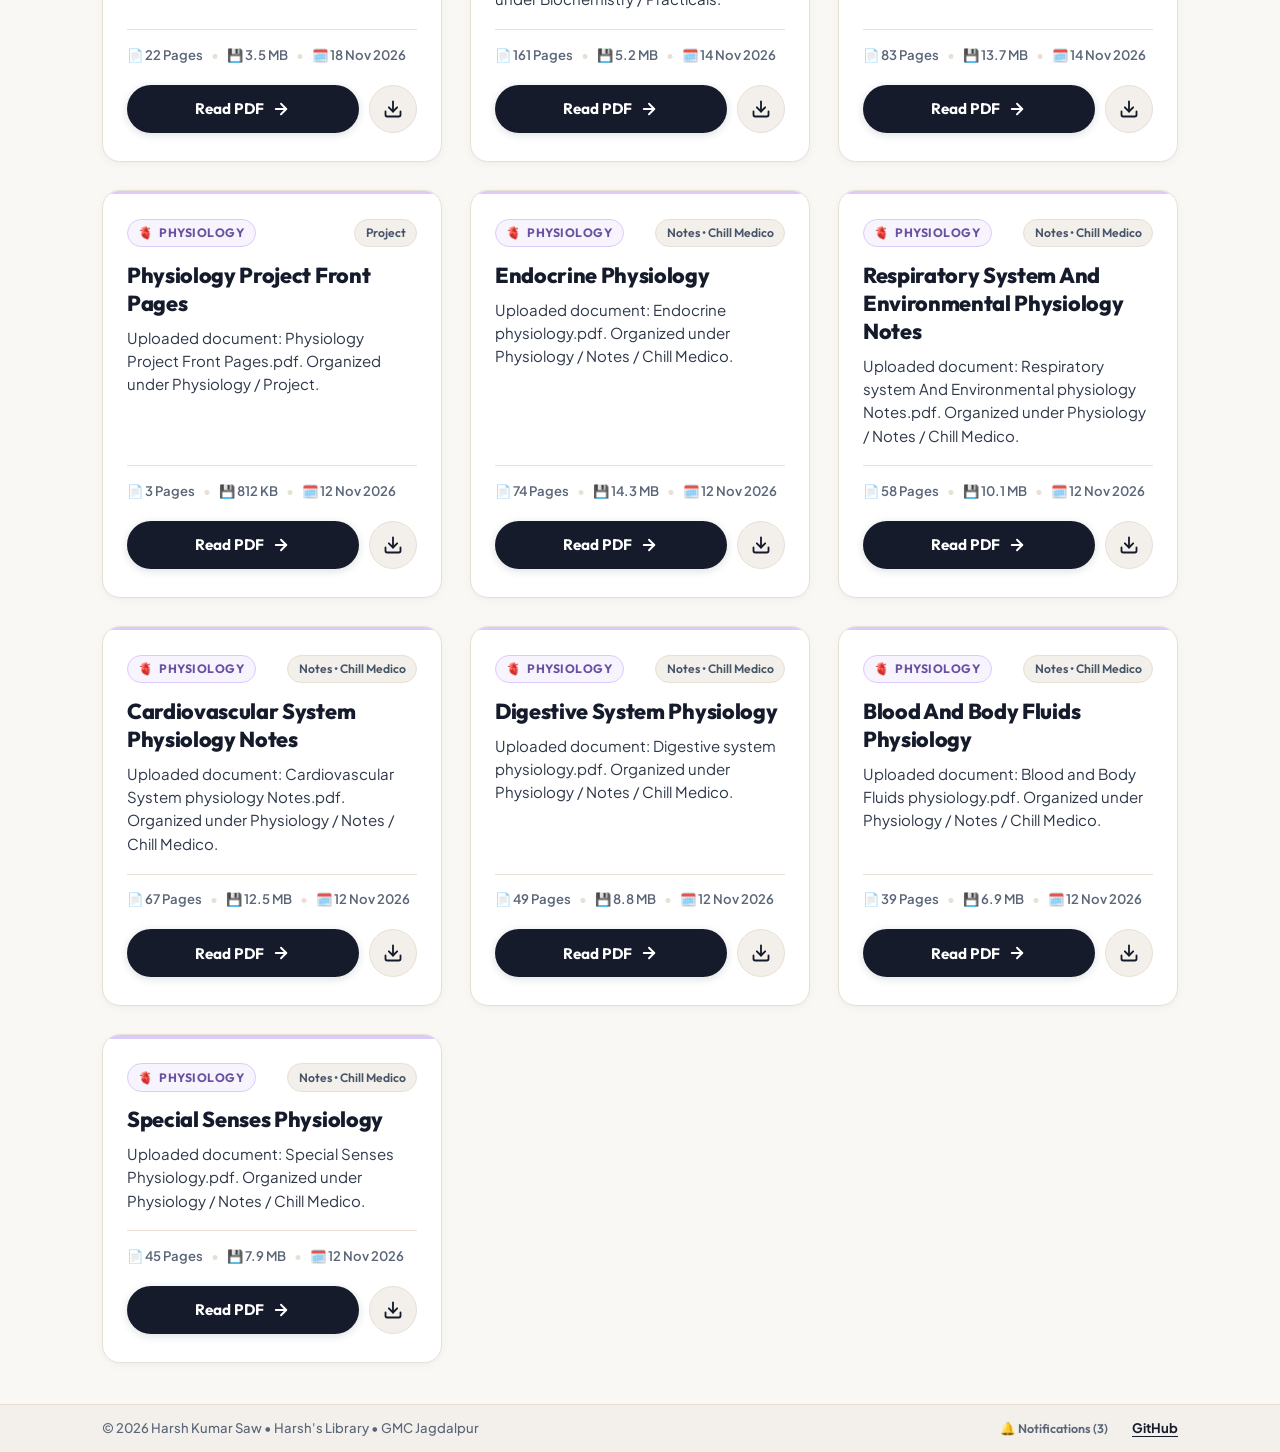
==== commit 534fadde: "feat(sync): sync library resources with SteadyLink CDN" ====
--- a/index.html
+++ b/index.html
@@ -155,7 +155,7 @@
 
   <link rel="preload" href="assets/fonts/outfit.woff2" as="font" type="font/woff2" crossorigin>
   <link rel="preload" href="assets/fonts/plus-jakarta-sans.woff2" as="font" type="font/woff2" crossorigin>
-  <link rel="stylesheet" href="css/style.min.css?v=1795803432">
+  <link rel="stylesheet" href="css/style.min.css?v=1795803472">
   <!-- Favicon & App Icons -->
   <link rel="icon" type="image/x-icon" href="favicon.ico">
   <link rel="icon" type="image/png" sizes="32x32" href="favicon-32x32.png">
@@ -1014,8 +1014,8 @@
     </div>
   </aside>
 
-  <script src="js/data.js?v=1795803432"></script>
-  <script src="js/app.min.js?v=1795803432"></script>
+  <script src="js/data.js?v=1795803472"></script>
+  <script src="js/app.min.js?v=1795803472"></script>
   <script src="js/pwa.js" defer></script>
   <script src="js/push.js?v=1794463000" defer></script>
 </body>
